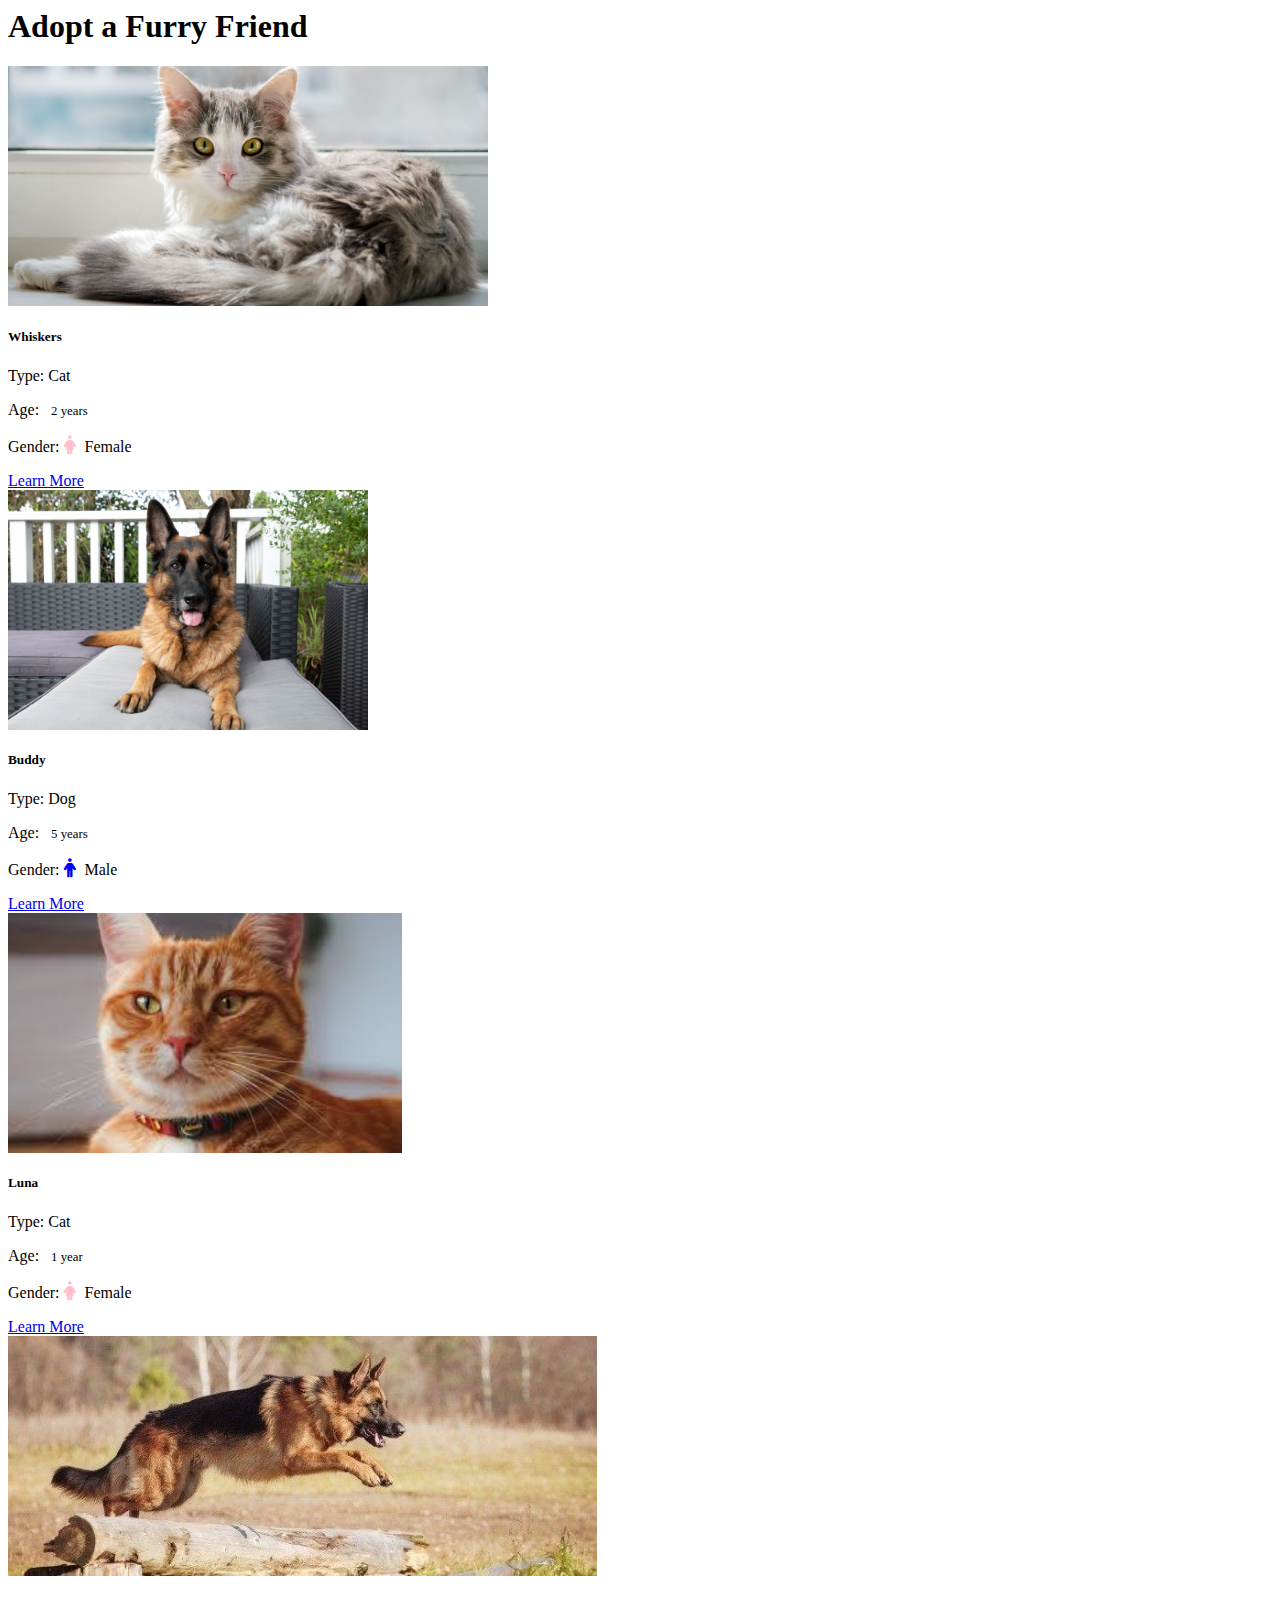
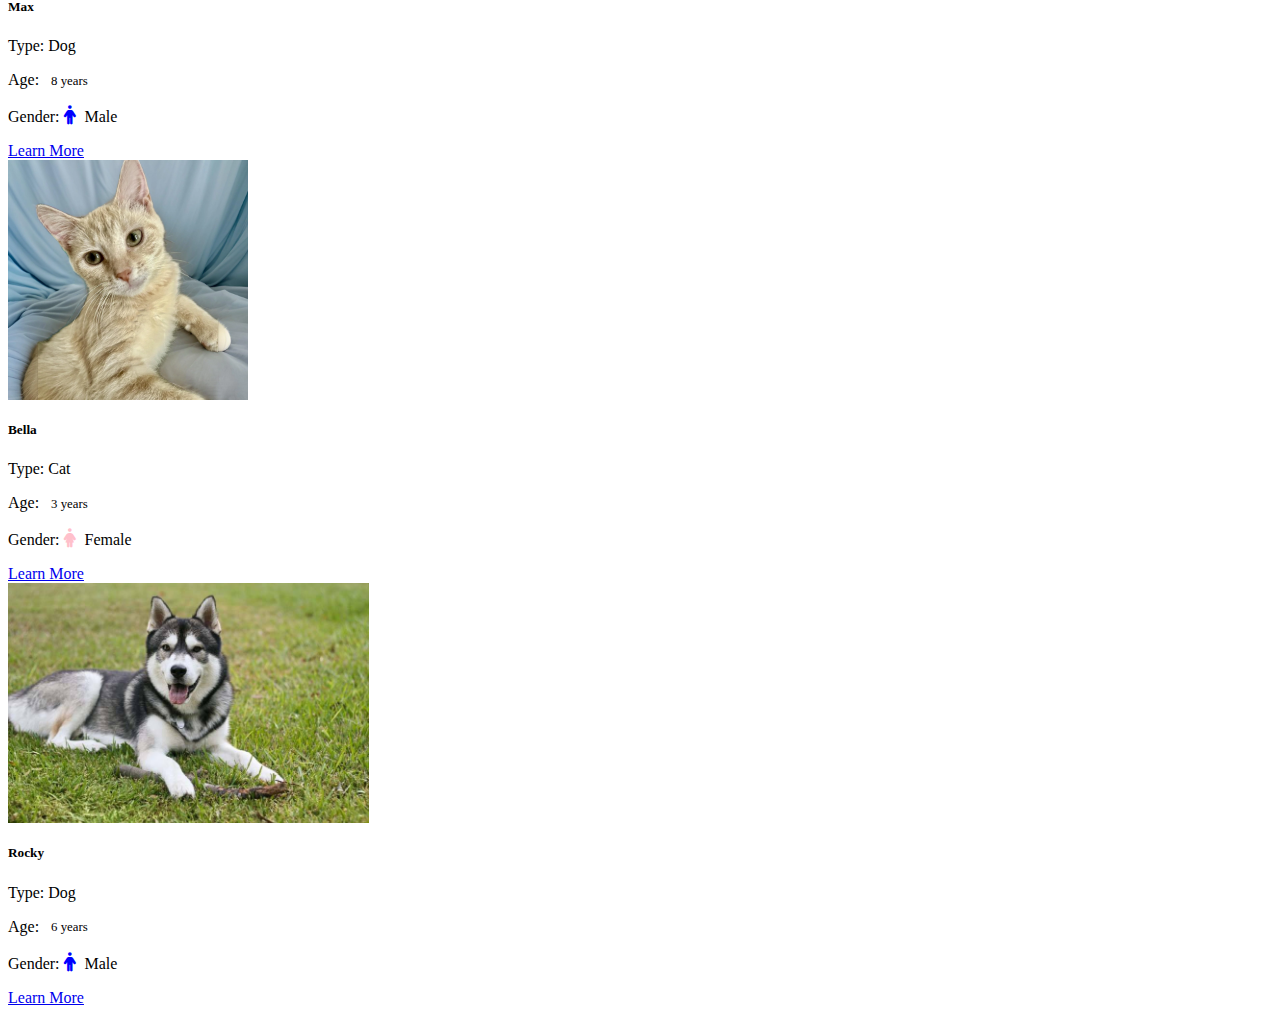
==== index.html @ ebd2b92d "Updated paged" ====
<html>
    <head>
        <meta charset="UTF-8">
        <meta name="viewport" content="width=device-width, initial-scale=1.0">
        <title>Pet Adoption</title>
        <link href="https://cdn.jsdelivr.net/npm/bootstrap@5.3.2/dist/css/bootstrap.min.css" rel="stylesheet"
            integrity="sha384-T3c6CoIi6uLrA9TneNEoa7RxnatzjcDSCmG1MXxSR1GAsXEV/Dwwykc2MPK8M2HN" crossorigin="anonymous">
        <link rel="stylesheet" href="https://cdnjs.cloudflare.com/ajax/libs/font-awesome/6.0.0/css/all.min.css"
            integrity="sha512-9usAa10IRO0HhonpyAIVpjrylPvoDwiPUiKdWk5t3PyolY1cOd4DSE0Ga+ri4AuTroPR5aQvXU9xC6qOPnzFeg=="
            crossorigin="anonymous" referrerpolicy="no-referrer" />
        <style>
            .pet-card img {
                height: 240px; 
                object-fit: cover;
            }
    
            .gender-icon {
                font-size: 1.2rem;
                margin-right: 5px;
            }
    
            .age-label {
                padding: 0.2rem 0.5rem;
                border-radius: 5px;
                font-size: 0.8rem;
            }
        </style>
    </head>
    <body>
        <div class="container mt-5">
            <h1>Adopt a Furry Friend</h1>
            <div class="row">
                <div class="col-md-4 mb-4">
                    <div class="card pet-card">
                        <img src="images/whiskers.jpg" class="card-img-top" alt="Cat 1">
                        <div class="card-body">
                            <h5 class="card-title">Whiskers</h5>
                            <p class="card-text">Type: Cat</p>
                            <p class="card-text">Age: <span class="age-label bg-info">2 years</span></p>
                            <p class="card-text">Gender: <i class="fas fa-female gender-icon" style="color:pink;"></i> Female</p>
                            <a href="whiskersinfo.html" class="btn btn-primary">Learn More</a>
                        </div>
                    </div>
                </div>
                <div class="col-md-4 mb-4">
                    <div class="card pet-card">
                        <img src="images/buddy.jpg" class="card-img-top" alt="Dog 1">
                        <div class="card-body">
                            <h5 class="card-title">Buddy</h5>
                            <p class="card-text">Type: Dog</p>
                            <p class="card-text">Age: <span class="age-label bg-success">5 years</span></p>
                            <p class="card-text">Gender: <i class="fas fa-male gender-icon" style="color:blue;"></i> Male</p>
                            <a href="pet2.html" class="btn btn-primary">Learn More</a>
                        </div>
                    </div>
                </div>
                <div class="col-md-4 mb-4">
                    <div class="card pet-card">
                        <img src="images/luna.jpg" class="card-img-top" alt="Cat 2">
                        <div class="card-body">
                            <h5 class="card-title">Luna</h5>
                            <p class="card-text">Type: Cat</p>
                            <p class="card-text">Age: <span class="age-label bg-warning">1 year</span></p>
                            <p class="card-text">Gender: <i class="fas fa-female gender-icon" style="color:pink;"></i> Female</p>
                            <a href="pet3.html" class="btn btn-primary">Learn More</a>
                        </div>
                    </div>
                </div>
            </div>
            <div class="row">
                <div class="col-md-4 mb-4">
                    <div class="card pet-card">
                        <img src="images/max.jpeg" class="card-img-top" alt="Dog 2">
                        <div class="card-body">
                            <h5 class="card-title">Max</h5>
                            <p class="card-text">Type: Dog</p>
                            <p class="card-text">Age: <span class="age-label bg-danger">8 years</span></p>
                            <p class="card-text">Gender: <i class="fas fa-male gender-icon" style="color:blue;"></i> Male</p>
                            <a href="pet4.html" class="btn btn-primary">Learn More</a>
                        </div>
                    </div>
                </div>
                <div class="col-md-4 mb-4">
                    <div class="card pet-card">
                        <img src="images/bella.jpg" class="card-img-top" alt="Cat 3">
                        <div class="card-body">
                            <h5 class="card-title">Bella</h5>
                            <p class="card-text">Type: Cat</p>
                            <p class="card-text">Age: <span class="age-label bg-info">3 years</span></p>
                            <p class="card-text">Gender: <i class="fas fa-female gender-icon" style="color:pink;"></i> Female</p>
                            <a href="pet5.html" class="btn btn-primary">Learn More</a>
                        </div>
                    </div>
                </div>
                <div class="col-md-4 mb-4">
                    <div class="card pet-card">
                        <img src="images/rocky.jpg" class="card-img-top" alt="Dog 3">
                        <div class="card-body">
                            <h5 class="card-title">Rocky</h5>
                            <p class="card-text">Type: Dog</p>
                            <p class="card-text">Age: <span class="age-label bg-success">6 years</span></p>
                            <p class="card-text">Gender: <i class="fas fa-male gender-icon" style="color:blue;"></i> Male</p>
                            <a href="pet6.html" class="btn btn-primary">Learn More</a>
                        </div>
                    </div>
                </div>
            </div>
        </div>
    
        <script src="https://cdn.jsdelivr.net/npm/bootstrap@5.3.2/dist/js/bootstrap.bundle.min.js"
            integrity="sha384-C6RzsynM9kWDrMNeT87bh95OGNyZPhcTNXj1NW7RuBCsyN/o0jlpcV8Qyq46cDfL"
            crossorigin="anonymous"></script>
    </body>
</html>
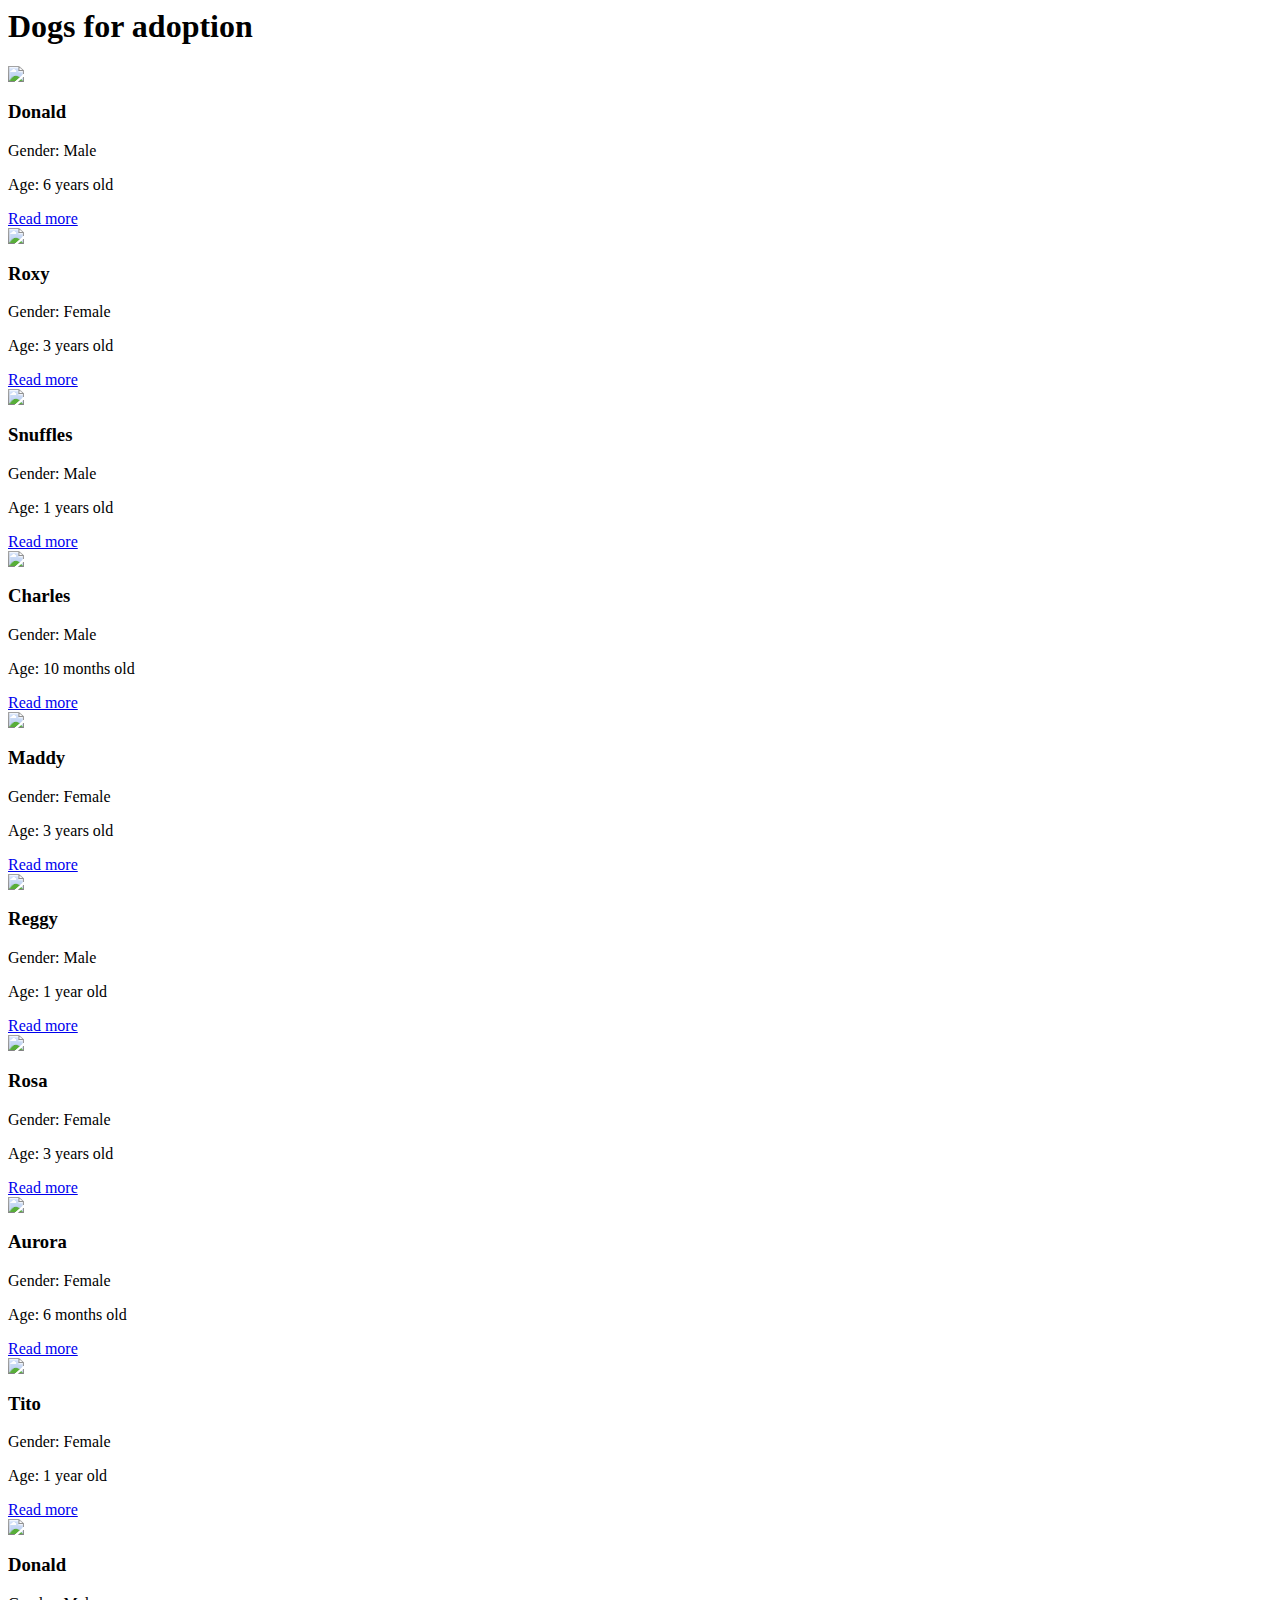
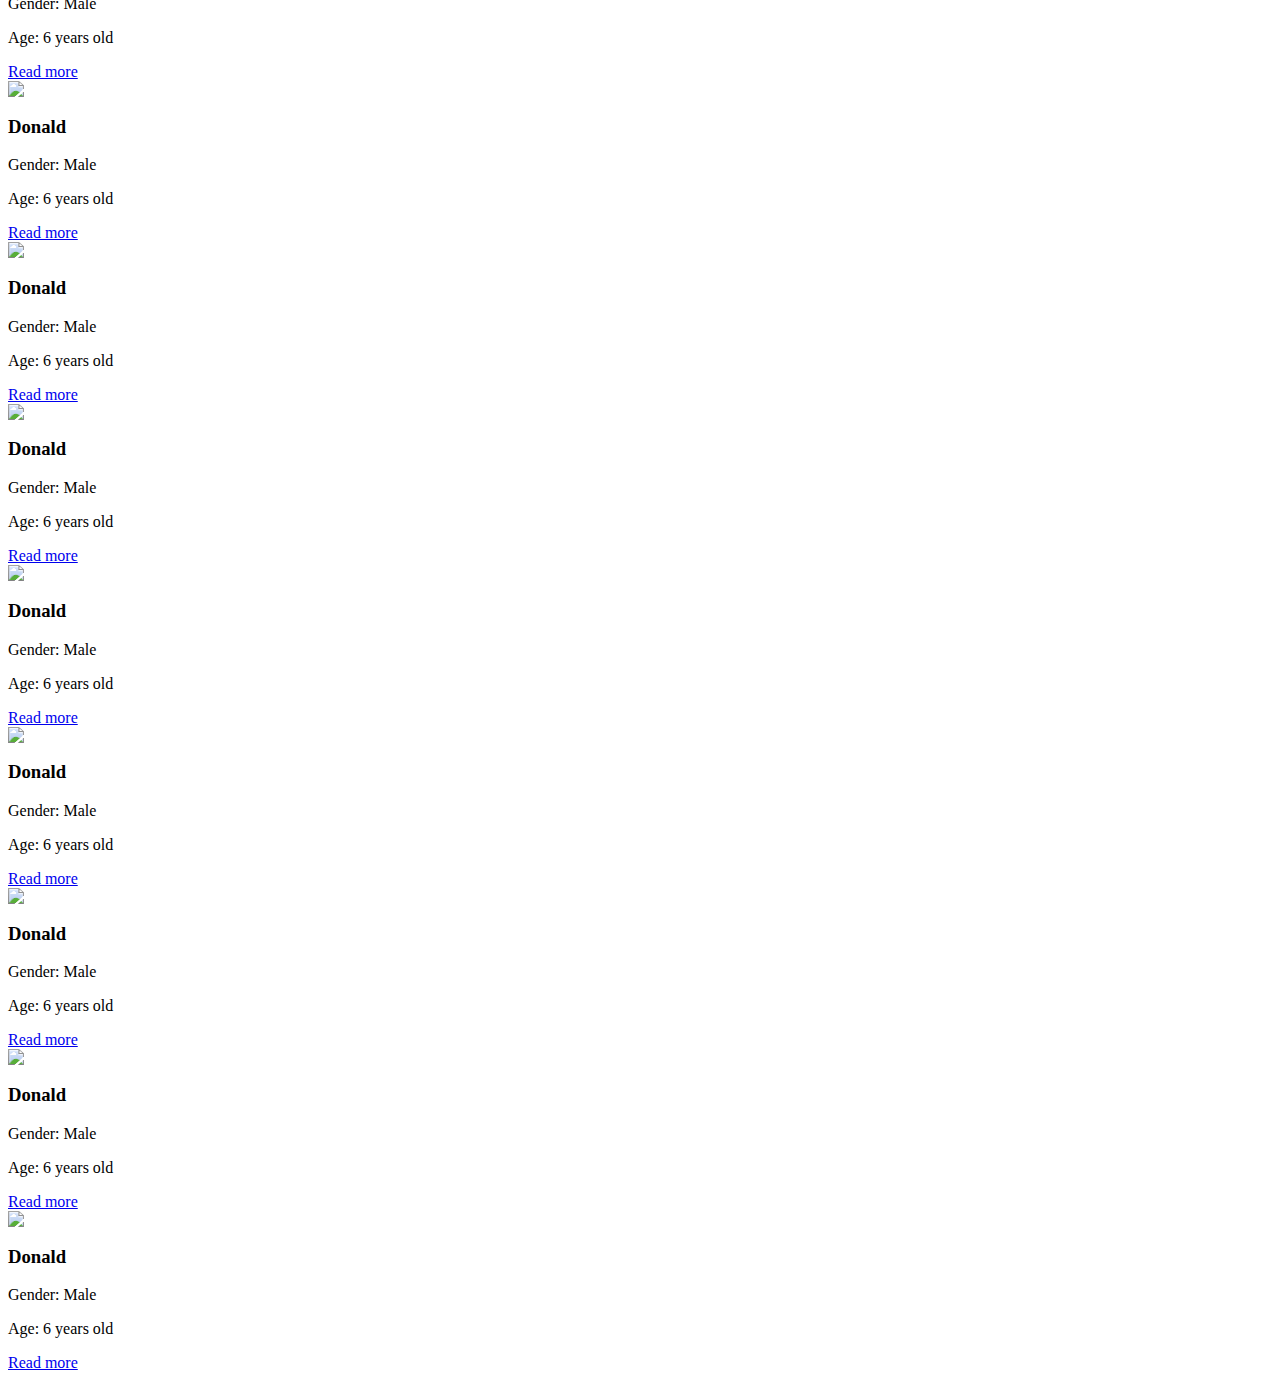
==== commit b29641b9: "Add files via upload" ====
--- a/index.html
+++ b/index.html
@@ -1,114 +1,217 @@
-<html>
-    <head>
-        <meta charset="UTF-8">
-        <meta name="viewport" content="width=device-width, initial-scale=1.0">
-        <title>Pet Adoption</title>
-        <link href="https://cdn.jsdelivr.net/npm/bootstrap@5.3.2/dist/css/bootstrap.min.css" rel="stylesheet"
-            integrity="sha384-T3c6CoIi6uLrA9TneNEoa7RxnatzjcDSCmG1MXxSR1GAsXEV/Dwwykc2MPK8M2HN" crossorigin="anonymous">
-        <link rel="stylesheet" href="https://cdnjs.cloudflare.com/ajax/libs/font-awesome/6.0.0/css/all.min.css"
-            integrity="sha512-9usAa10IRO0HhonpyAIVpjrylPvoDwiPUiKdWk5t3PyolY1cOd4DSE0Ga+ri4AuTroPR5aQvXU9xC6qOPnzFeg=="
-            crossorigin="anonymous" referrerpolicy="no-referrer" />
-        <style>
-            .pet-card img {
-                height: 240px; 
-                object-fit: cover;
-            }
-    
-            .gender-icon {
-                font-size: 1.2rem;
-                margin-right: 5px;
-            }
-    
-            .age-label {
-                padding: 0.2rem 0.5rem;
-                border-radius: 5px;
-                font-size: 0.8rem;
-            }
-        </style>
-    </head>
-    <body>
-        <div class="container mt-5">
-            <h1>Adopt a Furry Friend</h1>
-            <div class="row">
-                <div class="col-md-4 mb-4">
-                    <div class="card pet-card">
-                        <img src="images/whiskers.jpg" class="card-img-top" alt="Cat 1">
-                        <div class="card-body">
-                            <h5 class="card-title">Whiskers</h5>
-                            <p class="card-text">Type: Cat</p>
-                            <p class="card-text">Age: <span class="age-label bg-info">2 years</span></p>
-                            <p class="card-text">Gender: <i class="fas fa-female gender-icon" style="color:pink;"></i> Female</p>
-                            <a href="whiskersinfo.html" class="btn btn-primary">Learn More</a>
-                        </div>
-                    </div>
-                </div>
-                <div class="col-md-4 mb-4">
-                    <div class="card pet-card">
-                        <img src="images/buddy.jpg" class="card-img-top" alt="Dog 1">
-                        <div class="card-body">
-                            <h5 class="card-title">Buddy</h5>
-                            <p class="card-text">Type: Dog</p>
-                            <p class="card-text">Age: <span class="age-label bg-success">5 years</span></p>
-                            <p class="card-text">Gender: <i class="fas fa-male gender-icon" style="color:blue;"></i> Male</p>
-                            <a href="pet2.html" class="btn btn-primary">Learn More</a>
-                        </div>
-                    </div>
-                </div>
-                <div class="col-md-4 mb-4">
-                    <div class="card pet-card">
-                        <img src="images/luna.jpg" class="card-img-top" alt="Cat 2">
-                        <div class="card-body">
-                            <h5 class="card-title">Luna</h5>
-                            <p class="card-text">Type: Cat</p>
-                            <p class="card-text">Age: <span class="age-label bg-warning">1 year</span></p>
-                            <p class="card-text">Gender: <i class="fas fa-female gender-icon" style="color:pink;"></i> Female</p>
-                            <a href="pet3.html" class="btn btn-primary">Learn More</a>
-                        </div>
-                    </div>
-                </div>
-            </div>
-            <div class="row">
-                <div class="col-md-4 mb-4">
-                    <div class="card pet-card">
-                        <img src="images/max.jpeg" class="card-img-top" alt="Dog 2">
-                        <div class="card-body">
-                            <h5 class="card-title">Max</h5>
-                            <p class="card-text">Type: Dog</p>
-                            <p class="card-text">Age: <span class="age-label bg-danger">8 years</span></p>
-                            <p class="card-text">Gender: <i class="fas fa-male gender-icon" style="color:blue;"></i> Male</p>
-                            <a href="pet4.html" class="btn btn-primary">Learn More</a>
-                        </div>
-                    </div>
-                </div>
-                <div class="col-md-4 mb-4">
-                    <div class="card pet-card">
-                        <img src="images/bella.jpg" class="card-img-top" alt="Cat 3">
-                        <div class="card-body">
-                            <h5 class="card-title">Bella</h5>
-                            <p class="card-text">Type: Cat</p>
-                            <p class="card-text">Age: <span class="age-label bg-info">3 years</span></p>
-                            <p class="card-text">Gender: <i class="fas fa-female gender-icon" style="color:pink;"></i> Female</p>
-                            <a href="pet5.html" class="btn btn-primary">Learn More</a>
-                        </div>
-                    </div>
-                </div>
-                <div class="col-md-4 mb-4">
-                    <div class="card pet-card">
-                        <img src="images/rocky.jpg" class="card-img-top" alt="Dog 3">
-                        <div class="card-body">
-                            <h5 class="card-title">Rocky</h5>
-                            <p class="card-text">Type: Dog</p>
-                            <p class="card-text">Age: <span class="age-label bg-success">6 years</span></p>
-                            <p class="card-text">Gender: <i class="fas fa-male gender-icon" style="color:blue;"></i> Male</p>
-                            <a href="pet6.html" class="btn btn-primary">Learn More</a>
-                        </div>
-                    </div>
-                </div>
-            </div>
-        </div>
-    
-        <script src="https://cdn.jsdelivr.net/npm/bootstrap@5.3.2/dist/js/bootstrap.bundle.min.js"
-            integrity="sha384-C6RzsynM9kWDrMNeT87bh95OGNyZPhcTNXj1NW7RuBCsyN/o0jlpcV8Qyq46cDfL"
-            crossorigin="anonymous"></script>
-    </body>
+<html>
+	<head>
+		<link rel="stylesheet" href="css/styles.css">
+	</head>
+	
+	
+	<body>
+	
+	<div class="container">
+		
+		<h1 class="heading">Dogs for adoption</h1>
+		
+		<div class="box-container">
+		
+			<div class="box">
+				<div class="image">
+					<img src="images/dog1.jpg">
+				</div>
+				<div class="content">
+					<h3>Donald</h3>
+					<p>Gender: Male</p>
+					<p>Age: 6 years old</p>
+					<a href="#" class="readbtn">Read more</a>
+				</div>
+			</div>
+			<div class="box">
+				<div class="image">
+					<img src="images/dog2.jpg">
+				</div>
+				<div class="content">
+					<h3>Roxy</h3>
+					<p>Gender: Female</p>
+					<p>Age: 3 years old</p>
+					<a href="#" class="readbtn">Read more</a>
+				</div>
+			</div>
+			<div class="box">
+				<div class="image">
+					<img src="images/dog3.jpg">
+				</div>
+				<div class="content">
+					<h3>Snuffles</h3>
+					<p>Gender: Male</p>
+					<p>Age: 1 years old</p>
+					<a href="#" class="readbtn">Read more</a>
+				</div>
+			</div>
+			<div class="box">
+				<div class="image">
+					<img src="images/dog4.jpg">
+				</div>
+				<div class="content">
+					<h3>Charles</h3>
+					<p>Gender: Male</p>
+					<p>Age: 10 months old</p>
+					<a href="#" class="readbtn">Read more</a>
+				</div>
+			</div>
+			<div class="box">
+				<div class="image">
+					<img src="images/cat1.jpg">
+				</div>
+				<div class="content">
+					<h3>Maddy</h3>
+					<p>Gender: Female</p>
+					<p>Age: 3 years old</p>
+					<a href="#" class="readbtn">Read more</a>
+				</div>
+			</div>
+			<div class="box">
+				<div class="image">
+					<img src="images/cat2.jpg">
+				</div>
+				<div class="content">
+					<h3>Reggy</h3>
+					<p>Gender: Male</p>
+					<p>Age: 1 year old</p>
+					<a href="#" class="readbtn">Read more</a>
+				</div>
+			</div>
+			<div class="box">
+				<div class="image">
+					<img src="images/cat3.jpg">
+				</div>
+				<div class="content">
+					<h3>Rosa</h3>
+					<p>Gender: Female</p>
+					<p>Age: 3 years old</p>
+					<a href="#" class="readbtn">Read more</a>
+				</div>
+			</div>
+			<div class="box">
+				<div class="image">
+					<img src="images/cat4.jpg">
+				</div>
+				<div class="content">
+					<h3>Aurora</h3>
+					<p>Gender: Female</p>
+					<p>Age: 6 months old</p>
+					<a href="#" class="readbtn">Read more</a>
+				</div>
+			</div>
+			<div class="box">
+				<div class="image">
+					<img src="images/cat5.jpg">
+				</div>
+				<div class="content">
+					<h3>Tito</h3>
+					<p>Gender: Female</p>
+					<p>Age: 1 year old</p>
+					<a href="#" class="readbtn">Read more</a>
+				</div>
+			</div>
+			<div class="box">
+				<div class="image">
+					<img src="images/dog1.jpg">
+				</div>
+				<div class="content">
+					<h3>Donald</h3>
+					<p>Gender: Male</p>
+					<p>Age: 6 years old</p>
+					<a href="#" class="readbtn">Read more</a>
+				</div>
+			</div>
+			<div class="box">
+				<div class="image">
+					<img src="images/dog1.jpg">
+				</div>
+				<div class="content">
+					<h3>Donald</h3>
+					<p>Gender: Male</p>
+					<p>Age: 6 years old</p>
+					<a href="#" class="readbtn">Read more</a>
+				</div>
+			</div>
+			<div class="box">
+				<div class="image">
+					<img src="images/dog1.jpg">
+				</div>
+				<div class="content">
+					<h3>Donald</h3>
+					<p>Gender: Male</p>
+					<p>Age: 6 years old</p>
+					<a href="#" class="readbtn">Read more</a>
+				</div>
+			</div>
+			<div class="box">
+				<div class="image">
+					<img src="images/dog1.jpg">
+				</div>
+				<div class="content">
+					<h3>Donald</h3>
+					<p>Gender: Male</p>
+					<p>Age: 6 years old</p>
+					<a href="#" class="readbtn">Read more</a>
+				</div>
+			</div>
+			<div class="box">
+				<div class="image">
+					<img src="images/dog1.jpg">
+				</div>
+				<div class="content">
+					<h3>Donald</h3>
+					<p>Gender: Male</p>
+					<p>Age: 6 years old</p>
+					<a href="#" class="readbtn">Read more</a>
+				</div>
+			</div>
+			<div class="box">
+				<div class="image">
+					<img src="images/dog1.jpg">
+				</div>
+				<div class="content">
+					<h3>Donald</h3>
+					<p>Gender: Male</p>
+					<p>Age: 6 years old</p>
+					<a href="#" class="readbtn">Read more</a>
+				</div>
+			</div>
+			<div class="box">
+				<div class="image">
+					<img src="images/dog1.jpg">
+				</div>
+				<div class="content">
+					<h3>Donald</h3>
+					<p>Gender: Male</p>
+					<p>Age: 6 years old</p>
+					<a href="#" class="readbtn">Read more</a>
+				</div>
+			</div>
+			<div class="box">
+				<div class="image">
+					<img src="images/dog1.jpg">
+				</div>
+				<div class="content">
+					<h3>Donald</h3>
+					<p>Gender: Male</p>
+					<p>Age: 6 years old</p>
+					<a href="#" class="readbtn">Read more</a>
+				</div>
+			</div>
+			<div class="box">
+				<div class="image">
+					<img src="images/dog1.jpg">
+				</div>
+				<div class="content">
+					<h3>Donald</h3>
+					<p>Gender: Male</p>
+					<p>Age: 6 years old</p>
+					<a href="#" class="readbtn">Read more</a>
+				</div>
+			</div>
+		</div>
+		
+	</div>
+	</body>
 </html>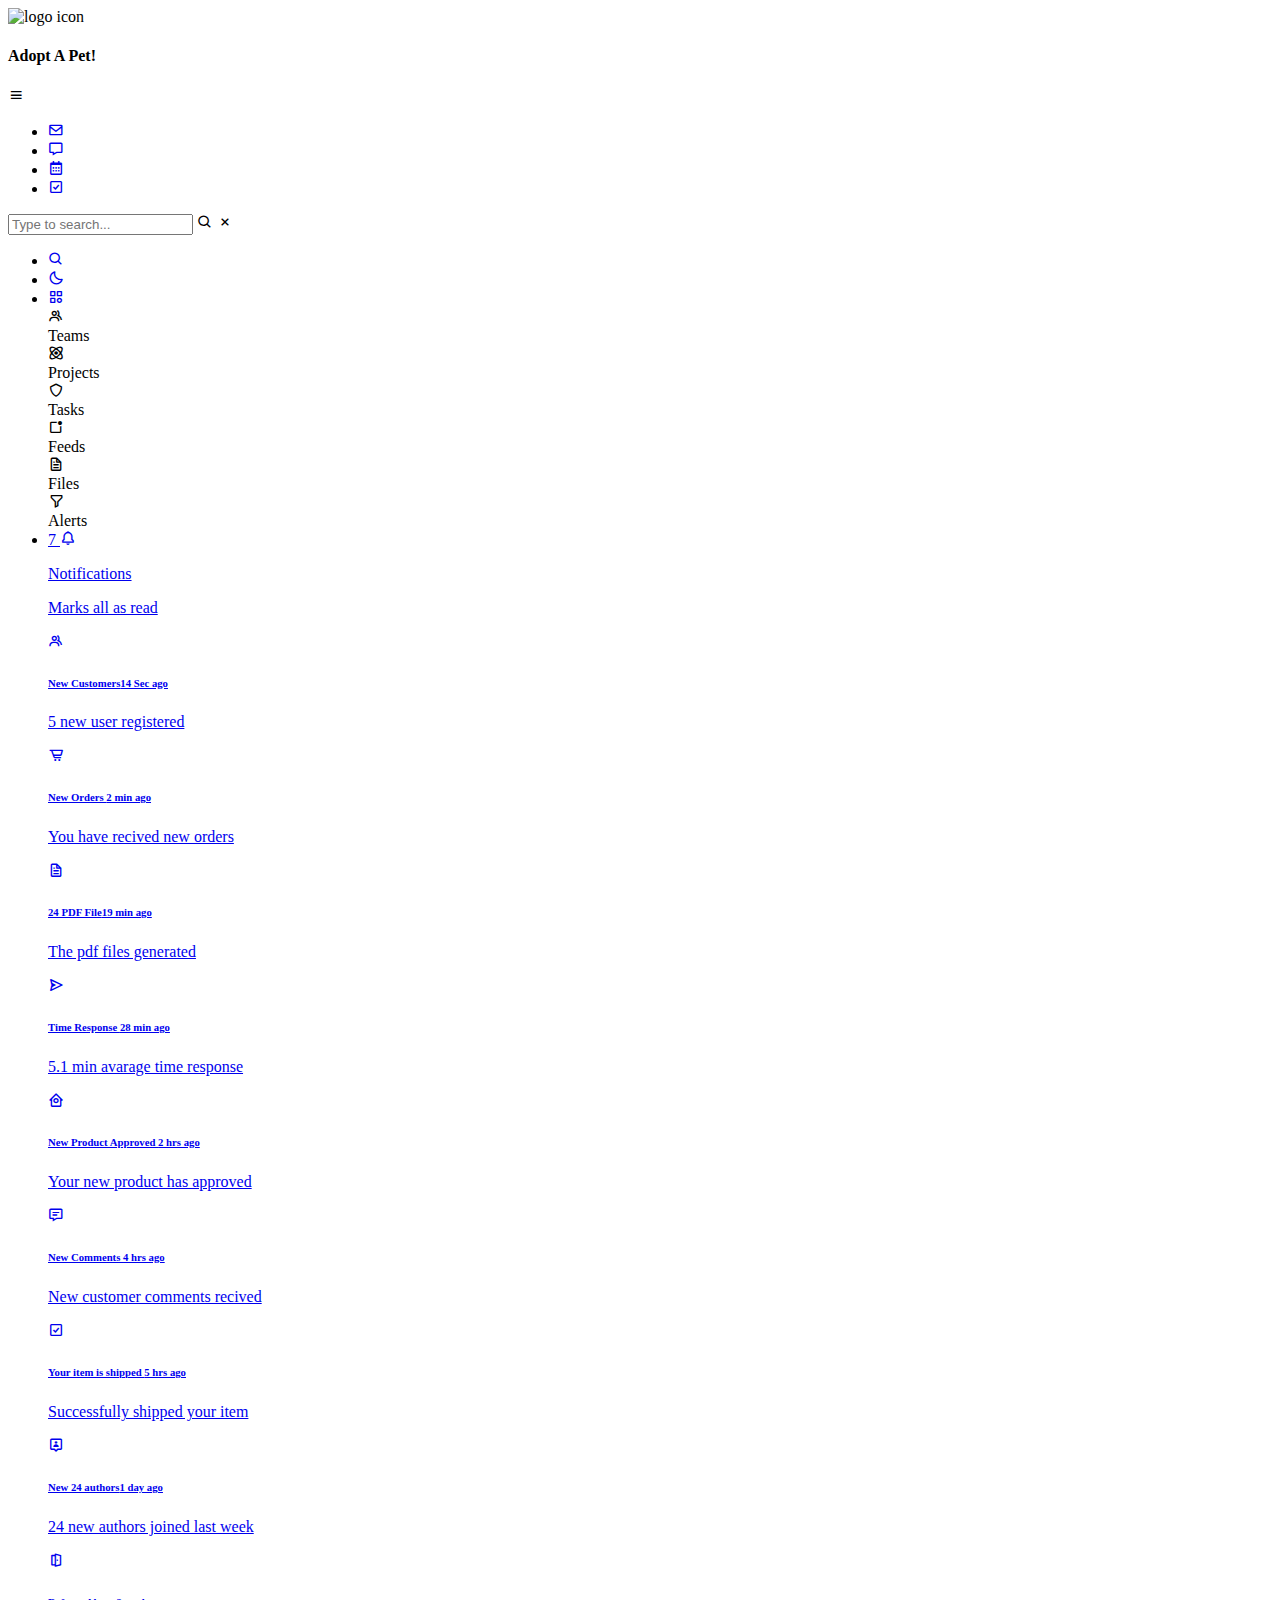
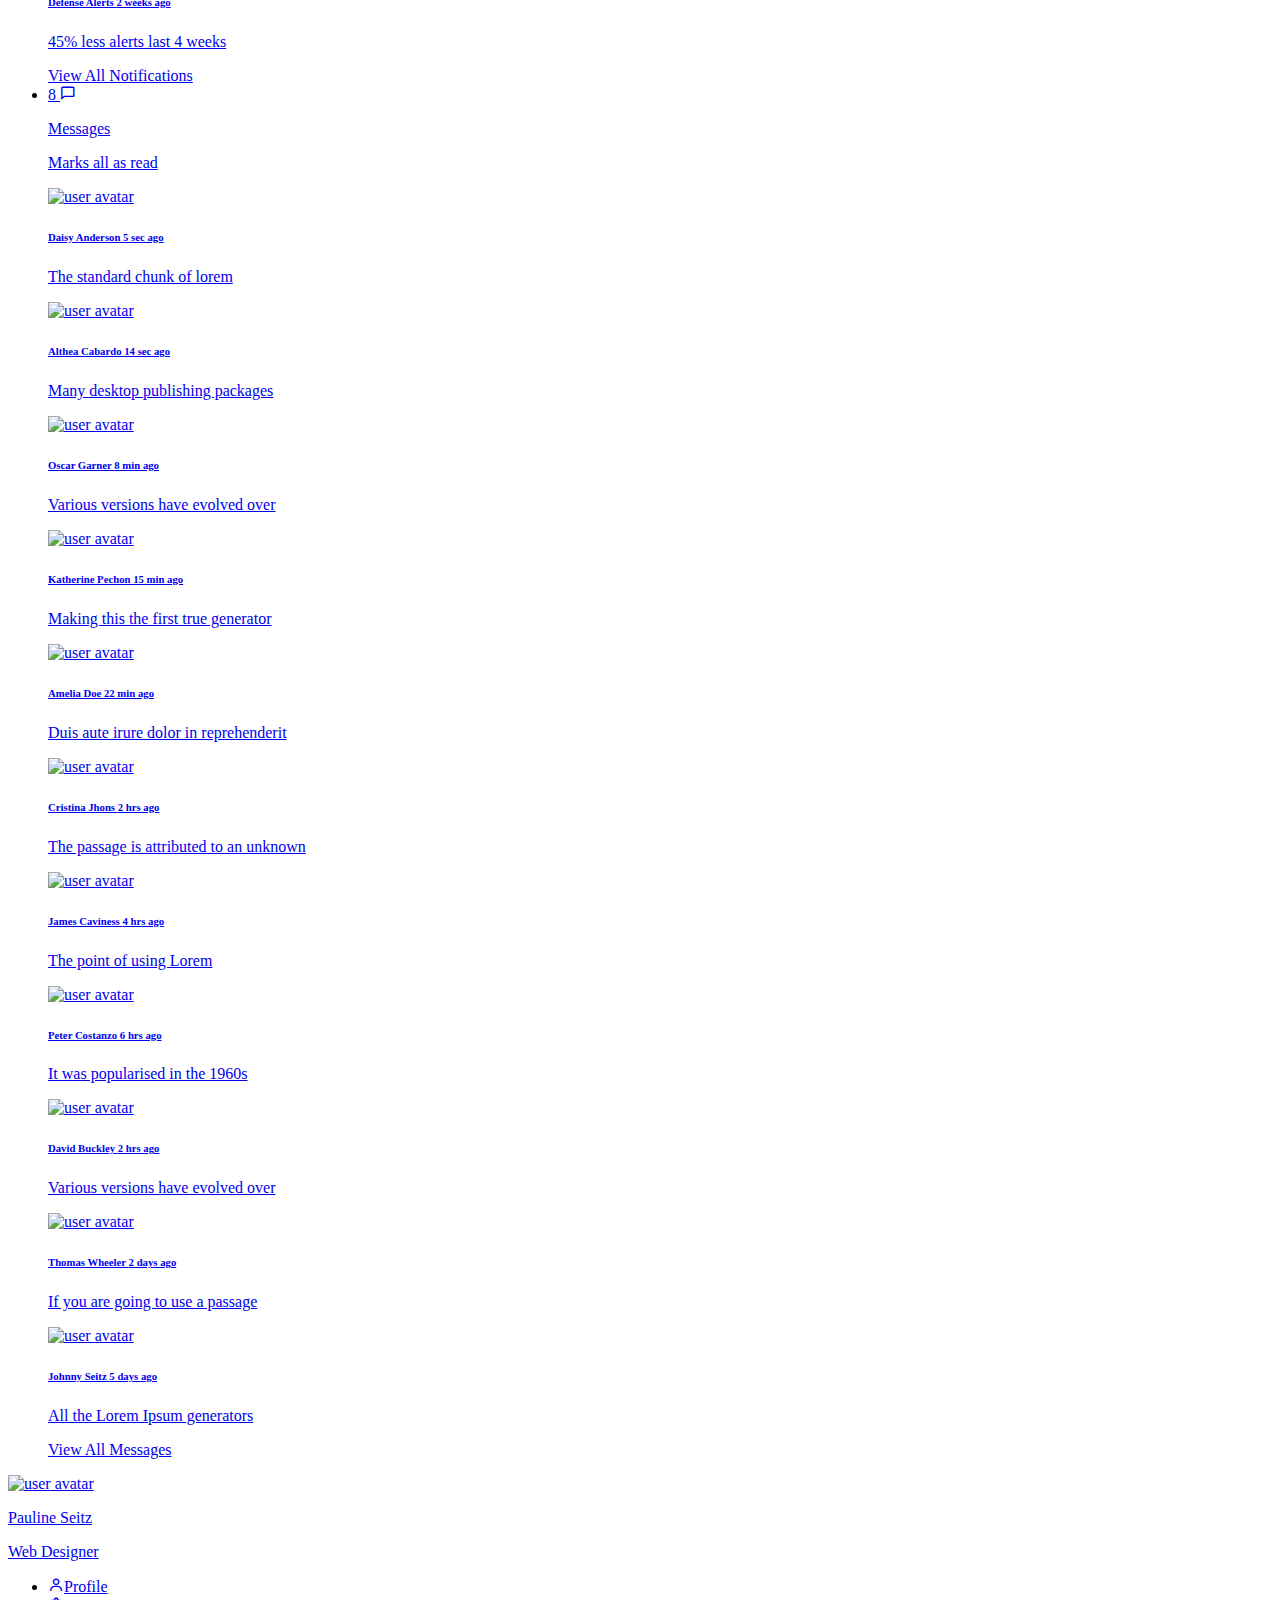
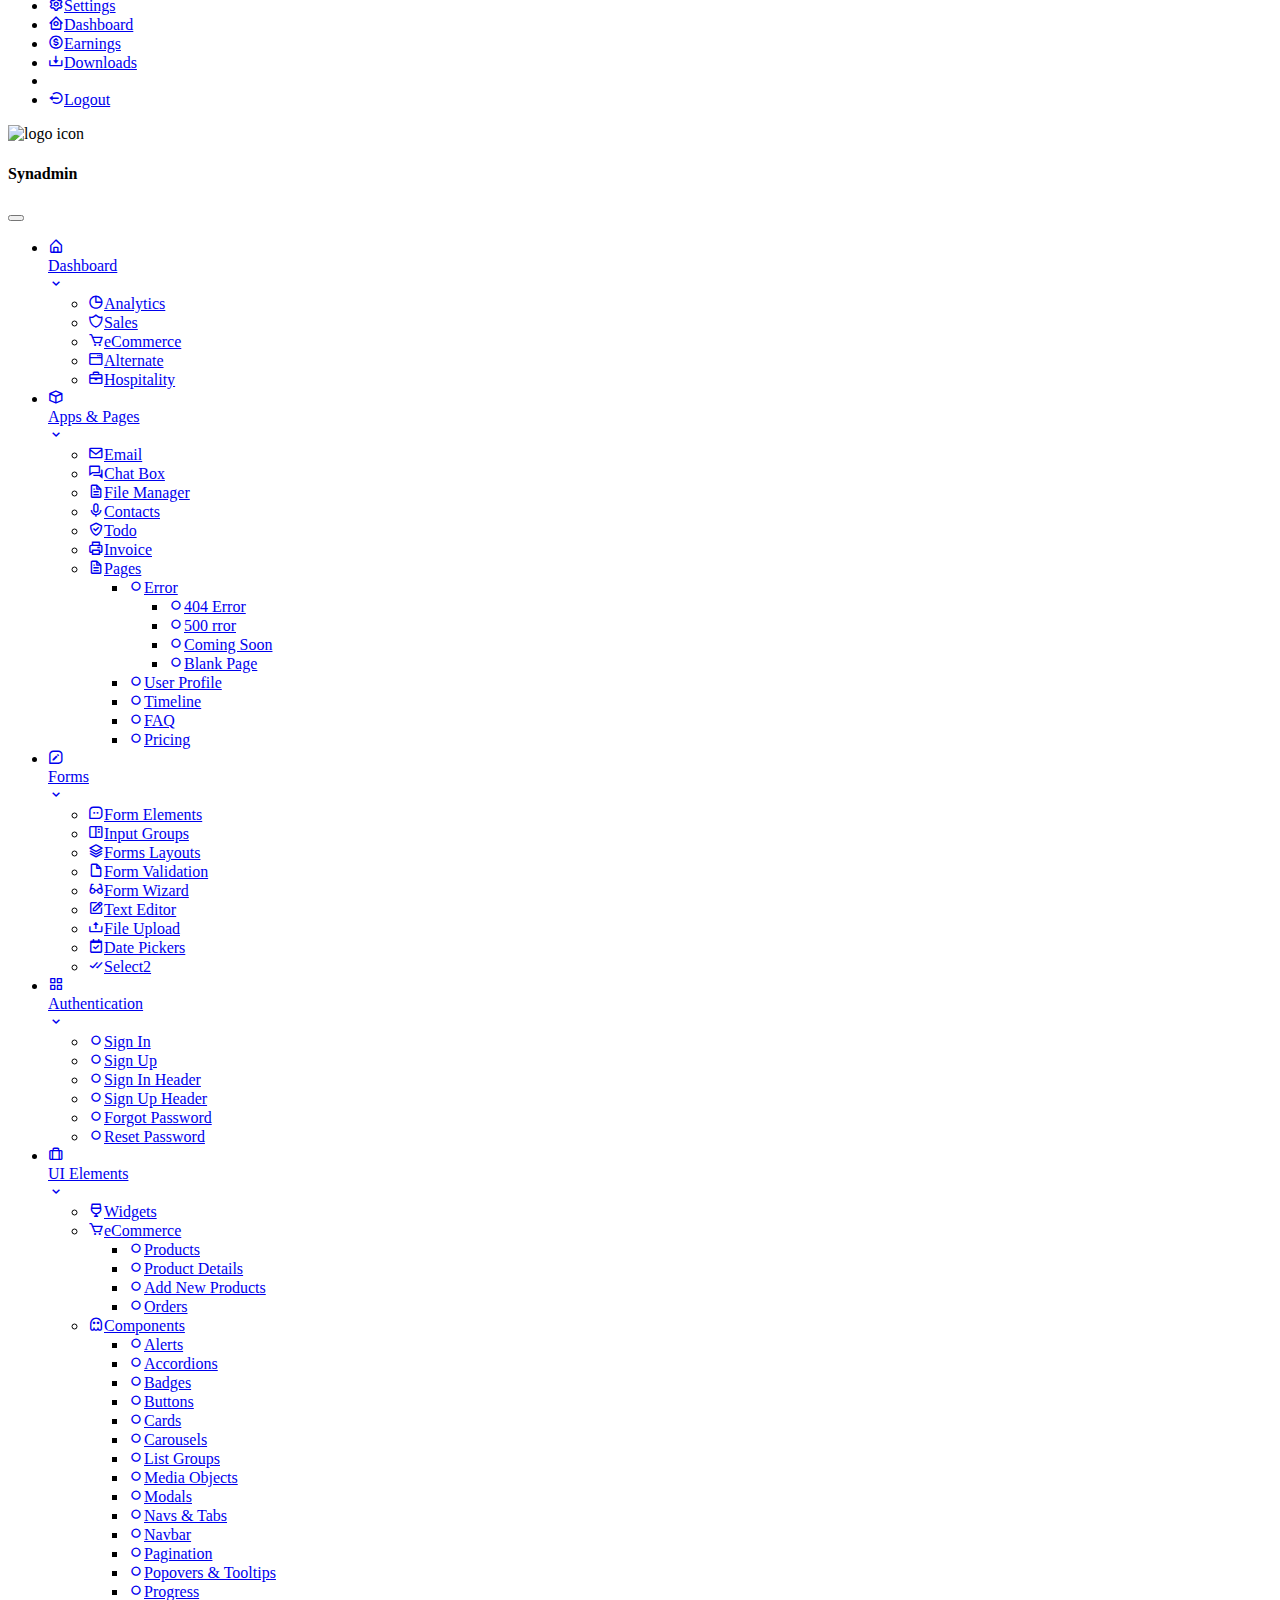
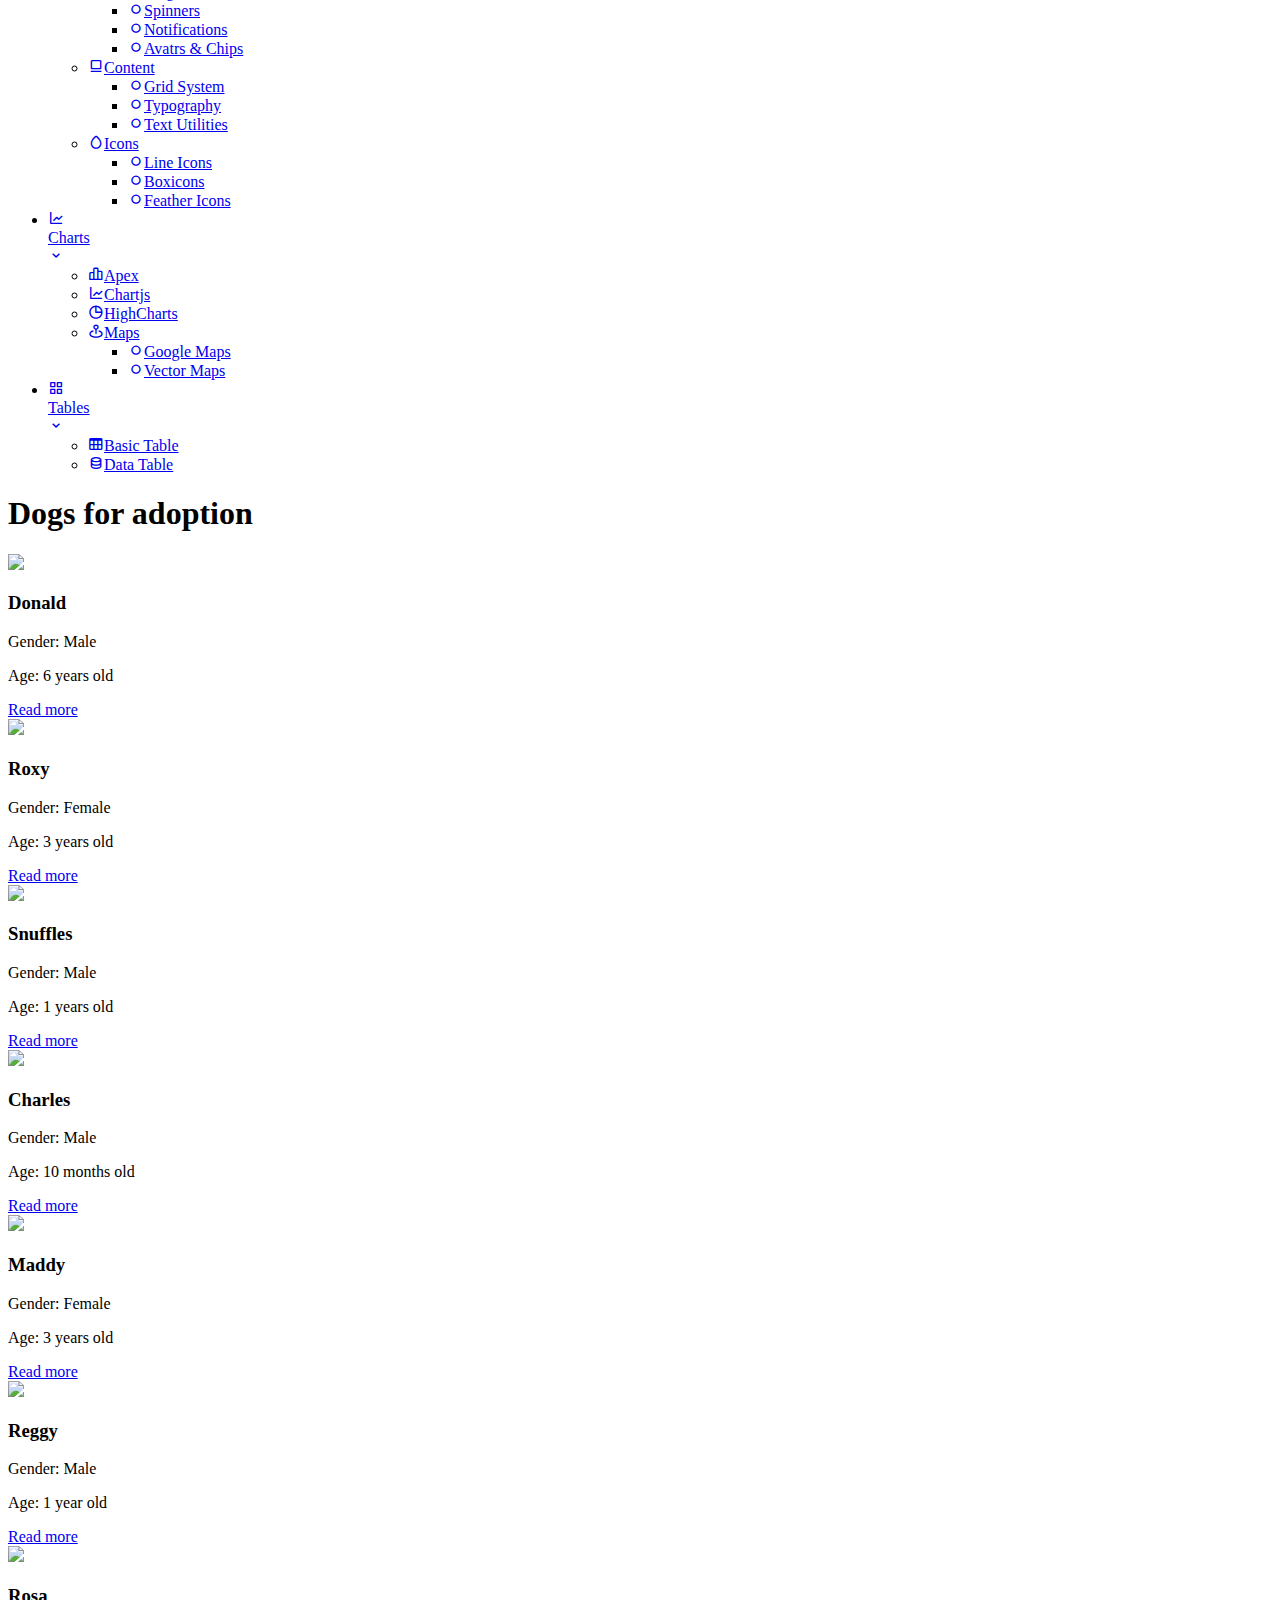
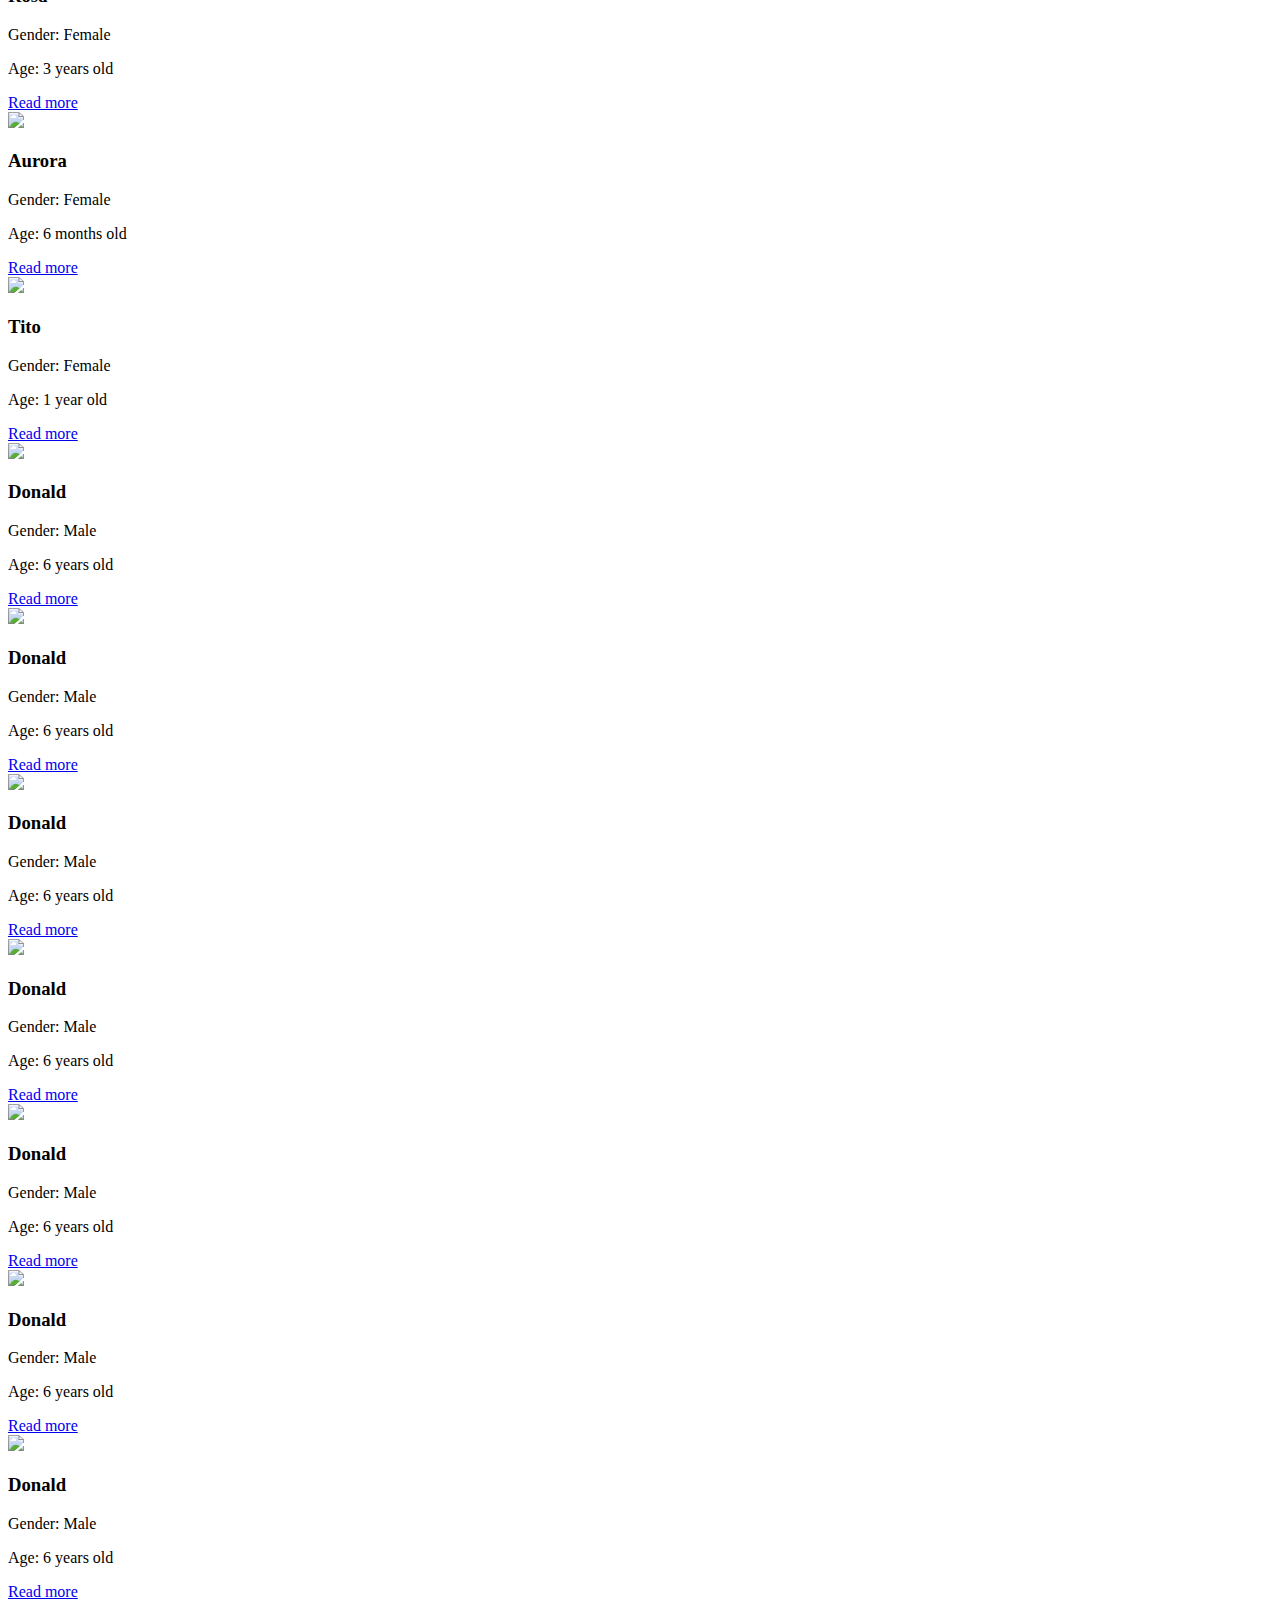
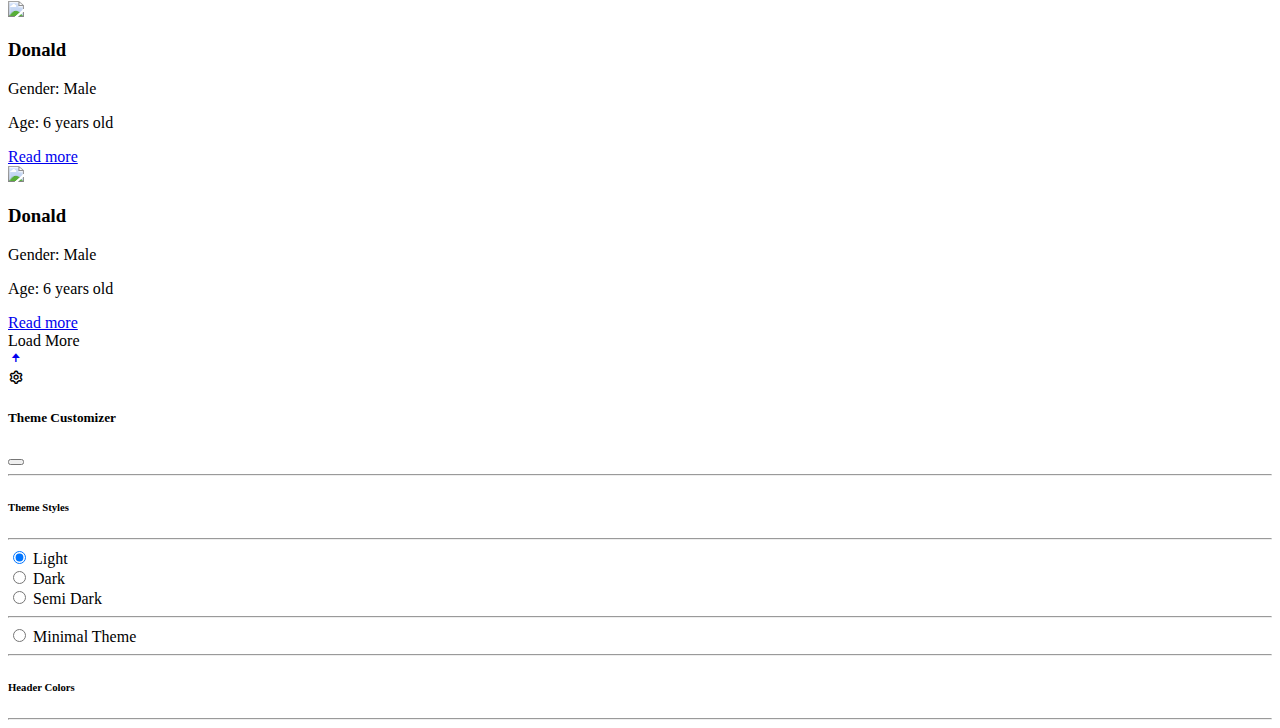
==== commit 9b8d8a32: "Add files via upload" ====
--- a/index.html
+++ b/index.html
@@ -1,217 +1,976 @@
-<html>
-	<head>
-		<link rel="stylesheet" href="css/styles.css">
-	</head>
-	
-	
-	<body>
-	
-	<div class="container">
-		
-		<h1 class="heading">Dogs for adoption</h1>
-		
-		<div class="box-container">
-		
-			<div class="box">
-				<div class="image">
-					<img src="images/dog1.jpg">
-				</div>
-				<div class="content">
-					<h3>Donald</h3>
-					<p>Gender: Male</p>
-					<p>Age: 6 years old</p>
-					<a href="#" class="readbtn">Read more</a>
-				</div>
-			</div>
-			<div class="box">
-				<div class="image">
-					<img src="images/dog2.jpg">
-				</div>
-				<div class="content">
-					<h3>Roxy</h3>
-					<p>Gender: Female</p>
-					<p>Age: 3 years old</p>
-					<a href="#" class="readbtn">Read more</a>
-				</div>
-			</div>
-			<div class="box">
-				<div class="image">
-					<img src="images/dog3.jpg">
-				</div>
-				<div class="content">
-					<h3>Snuffles</h3>
-					<p>Gender: Male</p>
-					<p>Age: 1 years old</p>
-					<a href="#" class="readbtn">Read more</a>
-				</div>
-			</div>
-			<div class="box">
-				<div class="image">
-					<img src="images/dog4.jpg">
-				</div>
-				<div class="content">
-					<h3>Charles</h3>
-					<p>Gender: Male</p>
-					<p>Age: 10 months old</p>
-					<a href="#" class="readbtn">Read more</a>
-				</div>
-			</div>
-			<div class="box">
-				<div class="image">
-					<img src="images/cat1.jpg">
-				</div>
-				<div class="content">
-					<h3>Maddy</h3>
-					<p>Gender: Female</p>
-					<p>Age: 3 years old</p>
-					<a href="#" class="readbtn">Read more</a>
-				</div>
-			</div>
-			<div class="box">
-				<div class="image">
-					<img src="images/cat2.jpg">
-				</div>
-				<div class="content">
-					<h3>Reggy</h3>
-					<p>Gender: Male</p>
-					<p>Age: 1 year old</p>
-					<a href="#" class="readbtn">Read more</a>
-				</div>
-			</div>
-			<div class="box">
-				<div class="image">
-					<img src="images/cat3.jpg">
-				</div>
-				<div class="content">
-					<h3>Rosa</h3>
-					<p>Gender: Female</p>
-					<p>Age: 3 years old</p>
-					<a href="#" class="readbtn">Read more</a>
-				</div>
-			</div>
-			<div class="box">
-				<div class="image">
-					<img src="images/cat4.jpg">
-				</div>
-				<div class="content">
-					<h3>Aurora</h3>
-					<p>Gender: Female</p>
-					<p>Age: 6 months old</p>
-					<a href="#" class="readbtn">Read more</a>
-				</div>
-			</div>
-			<div class="box">
-				<div class="image">
-					<img src="images/cat5.jpg">
-				</div>
-				<div class="content">
-					<h3>Tito</h3>
-					<p>Gender: Female</p>
-					<p>Age: 1 year old</p>
-					<a href="#" class="readbtn">Read more</a>
-				</div>
-			</div>
-			<div class="box">
-				<div class="image">
-					<img src="images/dog1.jpg">
-				</div>
-				<div class="content">
-					<h3>Donald</h3>
-					<p>Gender: Male</p>
-					<p>Age: 6 years old</p>
-					<a href="#" class="readbtn">Read more</a>
-				</div>
-			</div>
-			<div class="box">
-				<div class="image">
-					<img src="images/dog1.jpg">
-				</div>
-				<div class="content">
-					<h3>Donald</h3>
-					<p>Gender: Male</p>
-					<p>Age: 6 years old</p>
-					<a href="#" class="readbtn">Read more</a>
-				</div>
-			</div>
-			<div class="box">
-				<div class="image">
-					<img src="images/dog1.jpg">
-				</div>
-				<div class="content">
-					<h3>Donald</h3>
-					<p>Gender: Male</p>
-					<p>Age: 6 years old</p>
-					<a href="#" class="readbtn">Read more</a>
-				</div>
-			</div>
-			<div class="box">
-				<div class="image">
-					<img src="images/dog1.jpg">
-				</div>
-				<div class="content">
-					<h3>Donald</h3>
-					<p>Gender: Male</p>
-					<p>Age: 6 years old</p>
-					<a href="#" class="readbtn">Read more</a>
-				</div>
-			</div>
-			<div class="box">
-				<div class="image">
-					<img src="images/dog1.jpg">
-				</div>
-				<div class="content">
-					<h3>Donald</h3>
-					<p>Gender: Male</p>
-					<p>Age: 6 years old</p>
-					<a href="#" class="readbtn">Read more</a>
-				</div>
-			</div>
-			<div class="box">
-				<div class="image">
-					<img src="images/dog1.jpg">
-				</div>
-				<div class="content">
-					<h3>Donald</h3>
-					<p>Gender: Male</p>
-					<p>Age: 6 years old</p>
-					<a href="#" class="readbtn">Read more</a>
-				</div>
-			</div>
-			<div class="box">
-				<div class="image">
-					<img src="images/dog1.jpg">
-				</div>
-				<div class="content">
-					<h3>Donald</h3>
-					<p>Gender: Male</p>
-					<p>Age: 6 years old</p>
-					<a href="#" class="readbtn">Read more</a>
-				</div>
-			</div>
-			<div class="box">
-				<div class="image">
-					<img src="images/dog1.jpg">
-				</div>
-				<div class="content">
-					<h3>Donald</h3>
-					<p>Gender: Male</p>
-					<p>Age: 6 years old</p>
-					<a href="#" class="readbtn">Read more</a>
-				</div>
-			</div>
-			<div class="box">
-				<div class="image">
-					<img src="images/dog1.jpg">
-				</div>
-				<div class="content">
-					<h3>Donald</h3>
-					<p>Gender: Male</p>
-					<p>Age: 6 years old</p>
-					<a href="#" class="readbtn">Read more</a>
-				</div>
-			</div>
-		</div>
-		
-	</div>
-	</body>
+
+<!doctype html>
+<html lang="en">
+
+<head>
+	<!-- Required meta tags -->
+	<meta charset="utf-8">
+	<meta name="viewport" content="width=device-width, initial-scale=1">
+	<!--favicon-->
+	<link rel="icon" href="assets/images/favicon-32x32.png" type="image/png" />
+	<!--plugins-->
+	<link href="assets/plugins/simplebar/css/simplebar.css" rel="stylesheet" />
+	<link href="assets/plugins/perfect-scrollbar/css/perfect-scrollbar.css" rel="stylesheet" />
+	<link href="assets/plugins/highcharts/css/highcharts.css" rel="stylesheet" />
+	<link href="assets/plugins/vectormap/jquery-jvectormap-2.0.2.css" rel="stylesheet" />
+	<link href="assets/plugins/metismenu/css/metisMenu.min.css" rel="stylesheet" />
+	<!-- loader-->
+	<link href="assets/css/pace.min.css" rel="stylesheet" />
+	<script src="assets/js/pace.min.js"></script>
+	<!-- Bootstrap CSS -->
+	<link href="assets/css/bootstrap.min.css" rel="stylesheet">
+	<link href="assets/css/bootstrap-extended.css" rel="stylesheet">
+	<link href="https://fonts.googleapis.com/css2?family=Roboto:wght@400;500&display=swap" rel="stylesheet">
+	<link href="assets/css/app.css" rel="stylesheet">
+	<link href="assets/css/icons.css" rel="stylesheet">
+	<!-- Theme Style CSS -->
+	<link rel="stylesheet" href="assets/css/dark-theme.css" />
+	<link rel="stylesheet" href="assets/css/semi-dark.css" />
+	<link rel="stylesheet" href="assets/css/header-colors.css" />
+	<title>Pet Shelter</title>
+    <link rel="stylesheet" href="https://cdn.jsdelivr.net/npm/boxicons@2.1.4/css/boxicons.min.css">
+
+
+    <style>
+        .pet-card img {
+            height: 240px; 
+            object-fit: cover;
+        }
+
+        .gender-icon {
+            font-size: 1.2rem;
+            margin-right: 5px;
+        }
+
+        .age-label {
+            padding: 0.2rem 0.5rem;
+            border-radius: 5px;
+            font-size: 0.8rem;
+        }
+    </style>
+</head>
+
+<body>
+	<!--wrapper-->
+	<div class="wrapper">
+		<!--start header wrapper-->	
+		<div class="header-wrapper">
+			<!--start header -->
+			<header>
+				<div class="topbar d-flex align-items-center">
+					<nav class="navbar navbar-expand gap-3">
+						<div class="topbar-logo-header">
+							<div class="">
+								<img src="assets/images/logo-icon.png" class="logo-icon" alt="logo icon">
+							</div>
+							<div class="">
+								<h4 class="logo-text">Adopt A Pet!</h4>
+							</div>
+						</div>
+						<div class="mobile-toggle-menu d-block d-lg-none" data-bs-toggle="offcanvas" data-bs-target="#offcanvasNavbar"><i class='bx bx-menu'></i></div>
+						<div class="top-menu-left d-none d-lg-block">
+							<ul class="nav">
+							  <li class="nav-item">
+								<a class="nav-link" href="app-emailbox.html"><i class='bx bx-envelope'></i></a>
+							  </li>
+							  <li class="nav-item">
+								<a class="nav-link" href="app-chat-box.html"><i class='bx bx-message'></i></a>
+							  </li>
+							  <li class="nav-item">
+								<a class="nav-link" href="app-fullcalender.html"><i class='bx bx-calendar'></i></a>
+							  </li>
+							  <li class="nav-item">
+								  <a class="nav-link" href="app-to-do.html"><i class='bx bx-check-square'></i></a>
+							  </li>
+						  </ul>
+						 </div>
+						<div class="search-bar flex-grow-1">
+							<div class="position-relative search-bar-box">
+								<input type="text" class="form-control search-control" placeholder="Type to search..."> <span class="position-absolute top-50 search-show translate-middle-y"><i class='bx bx-search'></i></span>
+								<span class="position-absolute top-50 search-close translate-middle-y"><i class='bx bx-x'></i></span>
+							</div>
+						</div>
+						<div class="top-menu ms-auto">
+							<ul class="navbar-nav align-items-center gap-1">
+								<li class="nav-item mobile-search-icon">
+									<a class="nav-link" href="#"><i class='bx bx-search'></i>
+									</a>
+								</li>
+								<li class="nav-item dark-mode d-none d-sm-flex">
+									<a class="nav-link dark-mode-icon" href="javascript:;"><i class='bx bx-moon'></i>
+									</a>
+								</li>
+								<li class="nav-item dropdown dropdown-large">
+									<a class="nav-link dropdown-toggle dropdown-toggle-nocaret" href="#" role="button" data-bs-toggle="dropdown" aria-expanded="false">	<i class='bx bx-category'></i>
+									</a>
+									<div class="dropdown-menu dropdown-menu-end">
+										<div class="row row-cols-3 g-3 p-3">
+											<div class="col text-center">
+												<div class="app-box mx-auto bg-gradient-cosmic text-white"><i class='bx bx-group'></i>
+												</div>
+												<div class="app-title">Teams</div>
+											</div>
+											<div class="col text-center">
+												<div class="app-box mx-auto bg-gradient-burning text-white"><i class='bx bx-atom'></i>
+												</div>
+												<div class="app-title">Projects</div>
+											</div>
+											<div class="col text-center">
+												<div class="app-box mx-auto bg-gradient-lush text-white"><i class='bx bx-shield'></i>
+												</div>
+												<div class="app-title">Tasks</div>
+											</div>
+											<div class="col text-center">
+												<div class="app-box mx-auto bg-gradient-kyoto text-dark"><i class='bx bx-notification'></i>
+												</div>
+												<div class="app-title">Feeds</div>
+											</div>
+											<div class="col text-center">
+												<div class="app-box mx-auto bg-gradient-blues text-dark"><i class='bx bx-file'></i>
+												</div>
+												<div class="app-title">Files</div>
+											</div>
+											<div class="col text-center">
+												<div class="app-box mx-auto bg-gradient-moonlit text-white"><i class='bx bx-filter-alt'></i>
+												</div>
+												<div class="app-title">Alerts</div>
+											</div>
+										</div>
+									</div>
+								</li>
+								<li class="nav-item dropdown dropdown-large">
+									<a class="nav-link dropdown-toggle dropdown-toggle-nocaret position-relative" href="#" role="button" data-bs-toggle="dropdown" aria-expanded="false"> <span class="alert-count">7</span>
+										<i class='bx bx-bell'></i>
+									</a>
+									<div class="dropdown-menu dropdown-menu-end">
+										<a href="javascript:;">
+											<div class="msg-header">
+												<p class="msg-header-title">Notifications</p>
+												<p class="msg-header-clear ms-auto">Marks all as read</p>
+											</div>
+										</a>
+										<div class="header-notifications-list">
+											<a class="dropdown-item" href="javascript:;">
+												<div class="d-flex align-items-center">
+													<div class="notify bg-light-primary text-primary"><i class="bx bx-group"></i>
+													</div>
+													<div class="flex-grow-1">
+														<h6 class="msg-name">New Customers<span class="msg-time float-end">14 Sec
+													ago</span></h6>
+														<p class="msg-info">5 new user registered</p>
+													</div>
+												</div>
+											</a>
+											<a class="dropdown-item" href="javascript:;">
+												<div class="d-flex align-items-center">
+													<div class="notify bg-light-danger text-danger"><i class="bx bx-cart-alt"></i>
+													</div>
+													<div class="flex-grow-1">
+														<h6 class="msg-name">New Orders <span class="msg-time float-end">2 min
+													ago</span></h6>
+														<p class="msg-info">You have recived new orders</p>
+													</div>
+												</div>
+											</a>
+											<a class="dropdown-item" href="javascript:;">
+												<div class="d-flex align-items-center">
+													<div class="notify bg-light-success text-success"><i class="bx bx-file"></i>
+													</div>
+													<div class="flex-grow-1">
+														<h6 class="msg-name">24 PDF File<span class="msg-time float-end">19 min
+													ago</span></h6>
+														<p class="msg-info">The pdf files generated</p>
+													</div>
+												</div>
+											</a>
+											<a class="dropdown-item" href="javascript:;">
+												<div class="d-flex align-items-center">
+													<div class="notify bg-light-warning text-warning"><i class="bx bx-send"></i>
+													</div>
+													<div class="flex-grow-1">
+														<h6 class="msg-name">Time Response <span class="msg-time float-end">28 min
+													ago</span></h6>
+														<p class="msg-info">5.1 min avarage time response</p>
+													</div>
+												</div>
+											</a>
+											<a class="dropdown-item" href="javascript:;">
+												<div class="d-flex align-items-center">
+													<div class="notify bg-light-info text-info"><i class="bx bx-home-circle"></i>
+													</div>
+													<div class="flex-grow-1">
+														<h6 class="msg-name">New Product Approved <span
+													class="msg-time float-end">2 hrs ago</span></h6>
+														<p class="msg-info">Your new product has approved</p>
+													</div>
+												</div>
+											</a>
+											<a class="dropdown-item" href="javascript:;">
+												<div class="d-flex align-items-center">
+													<div class="notify bg-light-danger text-danger"><i class="bx bx-message-detail"></i>
+													</div>
+													<div class="flex-grow-1">
+														<h6 class="msg-name">New Comments <span class="msg-time float-end">4 hrs
+													ago</span></h6>
+														<p class="msg-info">New customer comments recived</p>
+													</div>
+												</div>
+											</a>
+											<a class="dropdown-item" href="javascript:;">
+												<div class="d-flex align-items-center">
+													<div class="notify bg-light-success text-success"><i class='bx bx-check-square'></i>
+													</div>
+													<div class="flex-grow-1">
+														<h6 class="msg-name">Your item is shipped <span class="msg-time float-end">5 hrs
+													ago</span></h6>
+														<p class="msg-info">Successfully shipped your item</p>
+													</div>
+												</div>
+											</a>
+											<a class="dropdown-item" href="javascript:;">
+												<div class="d-flex align-items-center">
+													<div class="notify bg-light-primary text-primary"><i class='bx bx-user-pin'></i>
+													</div>
+													<div class="flex-grow-1">
+														<h6 class="msg-name">New 24 authors<span class="msg-time float-end">1 day
+													ago</span></h6>
+														<p class="msg-info">24 new authors joined last week</p>
+													</div>
+												</div>
+											</a>
+											<a class="dropdown-item" href="javascript:;">
+												<div class="d-flex align-items-center">
+													<div class="notify bg-light-warning text-warning"><i class='bx bx-door-open'></i>
+													</div>
+													<div class="flex-grow-1">
+														<h6 class="msg-name">Defense Alerts <span class="msg-time float-end">2 weeks
+													ago</span></h6>
+														<p class="msg-info">45% less alerts last 4 weeks</p>
+													</div>
+												</div>
+											</a>
+										</div>
+										<a href="javascript:;">
+											<div class="text-center msg-footer">View All Notifications</div>
+										</a>
+									</div>
+								</li>
+								<li class="nav-item dropdown dropdown-large">
+									<a class="nav-link dropdown-toggle dropdown-toggle-nocaret position-relative" href="#" role="button" data-bs-toggle="dropdown" aria-expanded="false"> <span class="alert-count">8</span>
+										<i class='bx bx-comment'></i>
+									</a>
+									<div class="dropdown-menu dropdown-menu-end">
+										<a href="javascript:;">
+											<div class="msg-header">
+												<p class="msg-header-title">Messages</p>
+												<p class="msg-header-clear ms-auto">Marks all as read</p>
+											</div>
+										</a>
+										<div class="header-message-list">
+											<a class="dropdown-item" href="javascript:;">
+												<div class="d-flex align-items-center">
+													<div class="user-online">
+														<img src="assets/images/avatars/avatar-1.png" class="msg-avatar" alt="user avatar">
+													</div>
+													<div class="flex-grow-1">
+														<h6 class="msg-name">Daisy Anderson <span class="msg-time float-end">5 sec
+													ago</span></h6>
+														<p class="msg-info">The standard chunk of lorem</p>
+													</div>
+												</div>
+											</a>
+											<a class="dropdown-item" href="javascript:;">
+												<div class="d-flex align-items-center">
+													<div class="user-online">
+														<img src="assets/images/avatars/avatar-2.png" class="msg-avatar" alt="user avatar">
+													</div>
+													<div class="flex-grow-1">
+														<h6 class="msg-name">Althea Cabardo <span class="msg-time float-end">14
+													sec ago</span></h6>
+														<p class="msg-info">Many desktop publishing packages</p>
+													</div>
+												</div>
+											</a>
+											<a class="dropdown-item" href="javascript:;">
+												<div class="d-flex align-items-center">
+													<div class="user-online">
+														<img src="assets/images/avatars/avatar-3.png" class="msg-avatar" alt="user avatar">
+													</div>
+													<div class="flex-grow-1">
+														<h6 class="msg-name">Oscar Garner <span class="msg-time float-end">8 min
+													ago</span></h6>
+														<p class="msg-info">Various versions have evolved over</p>
+													</div>
+												</div>
+											</a>
+											<a class="dropdown-item" href="javascript:;">
+												<div class="d-flex align-items-center">
+													<div class="user-online">
+														<img src="assets/images/avatars/avatar-4.png" class="msg-avatar" alt="user avatar">
+													</div>
+													<div class="flex-grow-1">
+														<h6 class="msg-name">Katherine Pechon <span class="msg-time float-end">15
+													min ago</span></h6>
+														<p class="msg-info">Making this the first true generator</p>
+													</div>
+												</div>
+											</a>
+											<a class="dropdown-item" href="javascript:;">
+												<div class="d-flex align-items-center">
+													<div class="user-online">
+														<img src="assets/images/avatars/avatar-5.png" class="msg-avatar" alt="user avatar">
+													</div>
+													<div class="flex-grow-1">
+														<h6 class="msg-name">Amelia Doe <span class="msg-time float-end">22 min
+													ago</span></h6>
+														<p class="msg-info">Duis aute irure dolor in reprehenderit</p>
+													</div>
+												</div>
+											</a>
+											<a class="dropdown-item" href="javascript:;">
+												<div class="d-flex align-items-center">
+													<div class="user-online">
+														<img src="assets/images/avatars/avatar-6.png" class="msg-avatar" alt="user avatar">
+													</div>
+													<div class="flex-grow-1">
+														<h6 class="msg-name">Cristina Jhons <span class="msg-time float-end">2 hrs
+													ago</span></h6>
+														<p class="msg-info">The passage is attributed to an unknown</p>
+													</div>
+												</div>
+											</a>
+											<a class="dropdown-item" href="javascript:;">
+												<div class="d-flex align-items-center">
+													<div class="user-online">
+														<img src="assets/images/avatars/avatar-7.png" class="msg-avatar" alt="user avatar">
+													</div>
+													<div class="flex-grow-1">
+														<h6 class="msg-name">James Caviness <span class="msg-time float-end">4 hrs
+													ago</span></h6>
+														<p class="msg-info">The point of using Lorem</p>
+													</div>
+												</div>
+											</a>
+											<a class="dropdown-item" href="javascript:;">
+												<div class="d-flex align-items-center">
+													<div class="user-online">
+														<img src="assets/images/avatars/avatar-8.png" class="msg-avatar" alt="user avatar">
+													</div>
+													<div class="flex-grow-1">
+														<h6 class="msg-name">Peter Costanzo <span class="msg-time float-end">6 hrs
+													ago</span></h6>
+														<p class="msg-info">It was popularised in the 1960s</p>
+													</div>
+												</div>
+											</a>
+											<a class="dropdown-item" href="javascript:;">
+												<div class="d-flex align-items-center">
+													<div class="user-online">
+														<img src="assets/images/avatars/avatar-9.png" class="msg-avatar" alt="user avatar">
+													</div>
+													<div class="flex-grow-1">
+														<h6 class="msg-name">David Buckley <span class="msg-time float-end">2 hrs
+													ago</span></h6>
+														<p class="msg-info">Various versions have evolved over</p>
+													</div>
+												</div>
+											</a>
+											<a class="dropdown-item" href="javascript:;">
+												<div class="d-flex align-items-center">
+													<div class="user-online">
+														<img src="assets/images/avatars/avatar-10.png" class="msg-avatar" alt="user avatar">
+													</div>
+													<div class="flex-grow-1">
+														<h6 class="msg-name">Thomas Wheeler <span class="msg-time float-end">2 days
+													ago</span></h6>
+														<p class="msg-info">If you are going to use a passage</p>
+													</div>
+												</div>
+											</a>
+											<a class="dropdown-item" href="javascript:;">
+												<div class="d-flex align-items-center">
+													<div class="user-online">
+														<img src="assets/images/avatars/avatar-11.png" class="msg-avatar" alt="user avatar">
+													</div>
+													<div class="flex-grow-1">
+														<h6 class="msg-name">Johnny Seitz <span class="msg-time float-end">5 days
+													ago</span></h6>
+														<p class="msg-info">All the Lorem Ipsum generators</p>
+													</div>
+												</div>
+											</a>
+										</div>
+										<a href="javascript:;">
+											<div class="text-center msg-footer">View All Messages</div>
+										</a>
+									</div>
+								</li>
+							</ul>
+						</div>
+						<div class="user-box dropdown px-3">
+							<a class="d-flex align-items-center nav-link dropdown-toggle dropdown-toggle-nocaret" href="#" role="button" data-bs-toggle="dropdown" aria-expanded="false">
+								<img src="assets/images/avatars/avatar-2.png" class="user-img" alt="user avatar">
+								<div class="user-info ps-3">
+									<p class="user-name mb-0">Pauline Seitz</p>
+									<p class="designattion mb-0">Web Designer</p>
+								</div>
+							</a>
+							<ul class="dropdown-menu dropdown-menu-end">
+								<li><a class="dropdown-item" href="javascript:;"><i class="bx bx-user"></i><span>Profile</span></a>
+								</li>
+								<li><a class="dropdown-item" href="javascript:;"><i class="bx bx-cog"></i><span>Settings</span></a>
+								</li>
+								<li><a class="dropdown-item" href="javascript:;"><i class='bx bx-home-circle'></i><span>Dashboard</span></a>
+								</li>
+								<li><a class="dropdown-item" href="javascript:;"><i class='bx bx-dollar-circle'></i><span>Earnings</span></a>
+								</li>
+								<li><a class="dropdown-item" href="javascript:;"><i class='bx bx-download'></i><span>Downloads</span></a>
+								</li>
+								<li>
+									<div class="dropdown-divider mb-0"></div>
+								</li>
+								<li><a class="dropdown-item" href="javascript:;"><i class='bx bx-log-out-circle'></i><span>Logout</span></a>
+								</li>
+							</ul>
+						</div>
+					</nav>
+				</div>
+			</header>
+			<!--end header -->
+			<!--navigation-->
+			<div class="primary-menu">
+				<nav class="navbar navbar-expand-lg align-items-center">
+				   <div class="offcanvas offcanvas-start" tabindex="-1" id="offcanvasNavbar" aria-labelledby="offcanvasNavbarLabel">
+					 <div class="offcanvas-header border-bottom">
+						 <div class="d-flex align-items-center">
+							 <div class="">
+								 <img src="assets/images/logo-icon.png" class="logo-icon" alt="logo icon">
+							 </div>
+							 <div class="">
+								 <h4 class="logo-text">Synadmin</h4>
+							 </div>
+						 </div>
+					   <button type="button" class="btn-close" data-bs-dismiss="offcanvas" aria-label="Close"></button>
+					 </div>
+					 <div class="offcanvas-body">
+					   <ul class="navbar-nav align-items-center flex-grow-1">
+						 <li class="nav-item dropdown">
+							 <a class="nav-link dropdown-toggle dropdown-toggle-nocaret" href="javascript:;" data-bs-toggle="dropdown">
+								 <div class="parent-icon"><i class='bx bx-home-alt'></i>
+								 </div>
+								 <div class="menu-title d-flex align-items-center">Dashboard</div>
+								 <div class="ms-auto dropy-icon"><i class='bx bx-chevron-down'></i></div>
+							 </a>
+							 <ul class="dropdown-menu">
+							   <li><a class="dropdown-item" href="index.html"><i class='bx bx-pie-chart-alt'></i>Analytics</a></li>
+							   <li><a class="dropdown-item" href="index2.html"><i class='bx bx-shield-alt-2'></i>Sales</a></li>
+							   <li><a class="dropdown-item" href="index3.html"><i class='bx bx-cart'></i>eCommerce</a></li>
+							   <li><a class="dropdown-item" href="index4.html"><i class='bx bx-window-alt'></i>Alternate</a></li>
+							   <li><a class="dropdown-item" href="index5.html"><i class='bx bx-briefcase'></i>Hospitality</a></li>
+							 </ul>
+						   </li>
+						   <li class="nav-item dropdown">
+							 <a class="nav-link dropdown-toggle dropdown-toggle-nocaret" href="javascript:;" data-bs-toggle="dropdown">
+								 <div class="parent-icon"><i class='bx bx-cube'></i>
+								 </div>
+								 <div class="menu-title d-flex align-items-center">Apps & Pages</div>
+								 <div class="ms-auto dropy-icon"><i class='bx bx-chevron-down'></i></div>
+							 </a>
+							 <ul class="dropdown-menu">
+							   <li><a class="dropdown-item" href="app-emailbox.html"><i class='bx bx-envelope'></i>Email</a></li>
+							   <li><a class="dropdown-item" href="app-chat-box.html"><i class='bx bx-conversation' ></i>Chat Box</a></li>
+							   <li><a class="dropdown-item" href="app-file-manager.html"><i class='bx bx-file' ></i>File Manager</a></li>
+							   <li><a class="dropdown-item" href="app-contact-list.html"><i class='bx bx-microphone' ></i>Contacts</a></li>
+							   <li><a class="dropdown-item" href="app-to-do.html"><i class='bx bx-check-shield'></i>Todo</a></li>
+							   <li><a class="dropdown-item" href="app-invoice.html"><i class='bx bx-printer' ></i>Invoice</a></li>
+							   <li class="nav-item dropend">
+								 <a class="dropdown-item dropdown-toggle dropdown-toggle-nocaret" href="javascript:;"><i class='bx bx-file'></i>Pages</a>
+								 <ul class="dropdown-menu submenu">
+									 <li class="nav-item dropend"><a class="dropdown-item dropdown-toggle dropdown-toggle-nocaret" href="javascript:;"><i class='bx bx-radio-circle'></i>Error</a>
+										 <ul class="dropdown-menu">
+											 <li><a class="dropdown-item" href="errors-404-error.html"><i class='bx bx-radio-circle'></i>404 Error</a></li>
+											 <li><a class="dropdown-item" href="errors-500-error.html"><i class='bx bx-radio-circle'></i>500 rror</a></li>
+											 <li><a class="dropdown-item" href="errors-coming-soon.html"><i class='bx bx-radio-circle'></i>Coming Soon</a></li>
+											 <li><a class="dropdown-item" href="error-blank-page.html"><i class='bx bx-radio-circle'></i>Blank Page</a></li>
+										   </ul>
+									 </li>
+									 <li><a class="dropdown-item" href="user-profile.html"><i class='bx bx-radio-circle'></i>User Profile</a></li>
+									 <li><a class="dropdown-item" href="timeline.html"><i class='bx bx-radio-circle'></i>Timeline</a></li>
+									 <li><a class="dropdown-item" href="faq.html"><i class='bx bx-radio-circle'></i>FAQ</a></li>
+									 <li><a class="dropdown-item" href="pricing-table.html"><i class='bx bx-radio-circle'></i>Pricing</a></li>
+								   </ul>
+							   </li>
+							 </ul>
+						   </li>
+						   <li class="nav-item dropdown">
+							 <a class="nav-link dropdown-toggle dropdown-toggle-nocaret" href="javascript:;" data-bs-toggle="dropdown">
+								 <div class="parent-icon"><i class='bx bx-message-square-edit'></i>
+								 </div>
+								 <div class="menu-title d-flex align-items-center">Forms</div>
+								 <div class="ms-auto dropy-icon"><i class='bx bx-chevron-down'></i></div>
+							 </a>
+							 <ul class="dropdown-menu">
+								 <li> <a class="dropdown-item" href="form-elements.html"><i class='bx bx-message-square-dots'></i>Form Elements</a>
+								 </li>
+								 <li> <a class="dropdown-item" href="form-input-group.html"><i class='bx bx-book-content' ></i>Input Groups</a>
+								 </li>
+								 <li> <a class="dropdown-item" href="form-layouts.html"><i class='bx bx-layer'></i>Forms Layouts</a>
+								 </li>
+								 <li> <a class="dropdown-item" href="form-validations.html"><i class='bx bx-file-blank' ></i>Form Validation</a>
+								 </li>
+								 <li> <a class="dropdown-item" href="form-wizard.html"><i class='bx bx-glasses'></i>Form Wizard</a>
+								 </li>
+								 <li> <a class="dropdown-item" href="form-text-editor.html"><i class='bx bx-edit'></i>Text Editor</a>
+								 </li>
+								 <li> <a class="dropdown-item" href="form-file-upload.html"><i class='bx bx-upload'></i>File Upload</a>
+								 </li>
+								 <li> <a class="dropdown-item" href="form-date-time-pickes.html"><i class='bx bx-calendar-check' ></i>Date Pickers</a>
+								 </li>
+								 <li> <a class="dropdown-item" href="form-select2.html"><i class='bx bx-check-double'></i>Select2</a>
+								 </li>
+							 </ul>
+						   </li>
+						   <li class="nav-item dropdown">
+							<a class="nav-link dropdown-toggle dropdown-toggle-nocaret" href="javascript:;" data-bs-toggle="dropdown">
+								<div class="parent-icon"><i class="bx bx-grid-alt"></i>
+								</div>
+								<div class="menu-title d-flex align-items-center">Authentication</div>
+								<div class="ms-auto dropy-icon"><i class='bx bx-chevron-down'></i></div>
+							</a>
+							<ul class="dropdown-menu">
+								<li><a class="dropdown-item" href="authentication-signin.html"><i class='bx bx-radio-circle'></i>Sign In</a></li>
+								<li><a class="dropdown-item" href="authentication-signup.html"><i class='bx bx-radio-circle'></i>Sign Up</a></li>
+								<li><a class="dropdown-item" href="authentication-signin-with-header-footer.html"><i class='bx bx-radio-circle'></i>Sign In Header</a></li>
+								<li><a class="dropdown-item" href="authentication-signup-with-header-footer.html"><i class='bx bx-radio-circle'></i>Sign Up Header</a></li>
+								<li><a class="dropdown-item" href="authentication-forgot-password.html"><i class='bx bx-radio-circle'></i>Forgot Password</a></li>
+								<li><a class="dropdown-item" href="authentication-reset-password.html"><i class='bx bx-radio-circle'></i>Reset Password</a></li>
+							  </ul>
+						  </li>
+						   <li class="nav-item dropdown">
+							 <a class="nav-link dropdown-toggle dropdown-toggle-nocaret" href="javascript:;" data-bs-toggle="dropdown">
+								 <div class="parent-icon"><i class='bx bx-briefcase-alt'></i>
+								 </div>
+								 <div class="menu-title d-flex align-items-center">UI Elements</div>
+								 <div class="ms-auto dropy-icon"><i class='bx bx-chevron-down'></i></div>
+							 </a>
+							 <ul class="dropdown-menu">
+							   <li> <a class="dropdown-item" href="widgets.html"><i class='bx bx-wine'></i>Widgets</a></li>
+							   <li class="nav-item dropend">
+								 <a class="dropdown-item dropdown-toggle dropdown-toggle-nocaret" href="javascript:;"><i class='bx bx-cart' ></i>eCommerce</a>
+								 <ul class="dropdown-menu submenu">
+									 <li><a class="dropdown-item" href="ecommerce-products.html"><i class='bx bx-radio-circle'></i>Products</a></li>
+									 <li><a class="dropdown-item" href="ecommerce-products-details.html"><i class='bx bx-radio-circle'></i>Product Details</a></li>
+									 <li><a class="dropdown-item" href="ecommerce-add-new-products.html"><i class='bx bx-radio-circle'></i>Add New Products</a></li>
+									 <li><a class="dropdown-item" href="ecommerce-orders.html"><i class='bx bx-radio-circle'></i>Orders</a></li>
+								   </ul>
+							   </li>
+							   <li class="nav-item dropend">
+								 <a class="dropdown-item dropdown-toggle dropdown-toggle-nocaret" href="javascript:;"><i class='bx bx-ghost'></i>Components</a>
+								 <ul class="dropdown-menu scroll-menu">
+									 <li><a class="dropdown-item" href="component-alerts.html"><i class='bx bx-radio-circle'></i>Alerts</a></li>
+									 <li><a class="dropdown-item" href="component-accordions.html"><i class='bx bx-radio-circle'></i>Accordions</a></li>
+									 <li><a class="dropdown-item" href="component-badges.html"><i class='bx bx-radio-circle'></i>Badges</a></li>
+									 <li><a class="dropdown-item" href="component-buttons.html"><i class='bx bx-radio-circle'></i>Buttons</a></li>
+									 <li><a class="dropdown-item" href="component-cards.html"><i class='bx bx-radio-circle'></i>Cards</a></li>
+									 <li><a class="dropdown-item" href="component-carousels.html"><i class='bx bx-radio-circle'></i>Carousels</a></li>
+									 <li><a class="dropdown-item" href="component-list-groups.html"><i class='bx bx-radio-circle'></i>List Groups</a></li>
+									 <li><a class="dropdown-item" href="component-media-object.html"><i class='bx bx-radio-circle'></i>Media Objects</a></li>
+									 <li><a class="dropdown-item" href="component-modals.html"><i class='bx bx-radio-circle'></i>Modals</a></li>
+									 <li><a class="dropdown-item" href="component-navs-tabs.html"><i class='bx bx-radio-circle'></i>Navs & Tabs</a></li>
+									 <li><a class="dropdown-item" href="component-navbar.html"><i class='bx bx-radio-circle'></i>Navbar</a></li>
+									 <li><a class="dropdown-item" href="component-paginations.html"><i class='bx bx-radio-circle'></i>Pagination</a></li>
+									 <li><a class="dropdown-item" href="component-popovers-tooltips.html"><i class='bx bx-radio-circle'></i>Popovers & Tooltips</a></li>
+									 <li><a class="dropdown-item" href="component-progress-bars.html"><i class='bx bx-radio-circle'></i>Progress</a></li>
+									 <li><a class="dropdown-item" href="component-spinners.html"><i class='bx bx-radio-circle'></i>Spinners</a></li>
+									 <li><a class="dropdown-item" href="component-notifications.html"><i class='bx bx-radio-circle'></i>Notifications</a></li>
+									 <li><a class="dropdown-item" href="component-avtars-chips.html"><i class='bx bx-radio-circle'></i>Avatrs & Chips</a></li>
+								   </ul>
+							   </li>
+							   <li class="nav-item dropend">
+								 <a class="dropdown-item dropdown-toggle dropdown-toggle-nocaret" href="javascript:;"><i class='bx bx-card' ></i>Content</a>
+								 <ul class="dropdown-menu submenu">
+									 <li><a class="dropdown-item" href="content-grid-system.html"><i class='bx bx-radio-circle'></i>Grid System</a></li>
+									 <li><a class="dropdown-item" href="content-typography.html"><i class='bx bx-radio-circle'></i>Typography</a></li>
+									 <li><a class="dropdown-item" href="content-text-utilities.html"><i class='bx bx-radio-circle'></i>Text Utilities</a></li>
+								   </ul>
+							   </li>
+							   <li class="nav-item dropend">
+								 <a class="dropdown-item dropdown-toggle dropdown-toggle-nocaret" href="javascript:;"><i class='bx bx-droplet' ></i>Icons</a>
+								 <ul class="dropdown-menu submenu">
+									 <li><a class="dropdown-item" href="icons-line-icons.html"><i class='bx bx-radio-circle'></i>Line Icons</a></li>
+									 <li><a class="dropdown-item" href="icons-boxicons.html"><i class='bx bx-radio-circle'></i>Boxicons</a></li>
+									 <li><a class="dropdown-item" href="icons-feather-icons.html"><i class='bx bx-radio-circle'></i>Feather Icons</a></li>
+								   </ul>
+							   </li>
+							 </ul>
+						   </li>
+						   <li class="nav-item dropdown">
+							 <a class="nav-link dropdown-toggle dropdown-toggle-nocaret" href="javascript:;" data-bs-toggle="dropdown">
+								 <div class="parent-icon"><i class='bx bx-line-chart'></i>
+								 </div>
+								 <div class="menu-title d-flex align-items-center">Charts</div>
+								 <div class="ms-auto dropy-icon"><i class='bx bx-chevron-down'></i></div>
+							 </a>
+							 <ul class="dropdown-menu">
+							   <li><a class="dropdown-item" href="charts-apex-chart.html"><i class='bx bx-bar-chart-alt-2' ></i>Apex</a></li>
+							   <li><a class="dropdown-item" href="charts-chartjs.html"><i class='bx bx-line-chart'></i>Chartjs</a></li>
+							   <li><a class="dropdown-item" href="charts-highcharts.html"><i class='bx bx-pie-chart-alt'></i>HighCharts</a></li>
+							   <li class="nav-item dropend">
+								 <a class="dropdown-item dropdown-toggle dropdown-toggle-nocaret" href="javascript:;"><i class='bx bx-map-pin'></i>Maps</a>
+								 <ul class="dropdown-menu submenu">
+									 <li><a class="dropdown-item" href="map-google-maps.html"><i class='bx bx-radio-circle'></i>Google Maps</a></li>
+									 <li><a class="dropdown-item" href="map-vector-maps.html"><i class='bx bx-radio-circle'></i>Vector Maps</a></li>
+								  </ul>
+							   </li>
+							 </ul>
+						   </li>
+						   <li class="nav-item dropdown">
+							 <a class="nav-link dropdown-toggle dropdown-toggle-nocaret" href="javascript:;" data-bs-toggle="dropdown">
+								 <div class="parent-icon"><i class="bx bx-grid-alt"></i>
+								 </div>
+								 <div class="menu-title d-flex align-items-center">Tables</div>
+								 <div class="ms-auto dropy-icon"><i class='bx bx-chevron-down'></i></div>
+							 </a>
+							 <ul class="dropdown-menu">
+							   <li><a class="dropdown-item" href="table-basic-table.html"><i class='bx bx-table'></i>Basic Table</a></li>
+							   <li><a class="dropdown-item" href="table-datatable.html"><i class='bx bx-data' ></i>Data Table</a></li>
+							 </ul>
+						   </li>
+					   </ul>
+					 </div>
+				   </div>
+			   </nav>
+		 </div>
+		 <!--end navigation-->
+		   </div>
+		   <!--end header wrapper-->
+		<!--start page wrapper -->
+		<div class="container">
+		
+		<h1 class="heading">Dogs for adoption</h1>
+		
+		<div class="box-container">
+		
+			<div class="box">
+				<div class="image">
+					<img src="images/dog1.jpg">
+				</div>
+				<div class="content">
+					<h3>Donald</h3>
+					<p>Gender: Male</p>
+					<p>Age: 6 years old</p>
+					<a href="#" class="readbtn">Read more</a>
+				</div>
+			</div>
+			<div class="box">
+				<div class="image">
+					<img src="images/dog2.jpg">
+				</div>
+				<div class="content">
+					<h3>Roxy</h3>
+					<p>Gender: Female</p>
+					<p>Age: 3 years old</p>
+					<a href="#" class="readbtn">Read more</a>
+				</div>
+			</div>
+			<div class="box">
+				<div class="image">
+					<img src="images/dog3.jpg">
+				</div>
+				<div class="content">
+					<h3>Snuffles</h3>
+					<p>Gender: Male</p>
+					<p>Age: 1 years old</p>
+					<a href="#" class="readbtn">Read more</a>
+				</div>
+			</div>
+			<div class="box">
+				<div class="image">
+					<img src="images/dog4.jpg">
+				</div>
+				<div class="content">
+					<h3>Charles</h3>
+					<p>Gender: Male</p>
+					<p>Age: 10 months old</p>
+					<a href="#" class="readbtn">Read more</a>
+				</div>
+			</div>
+			<div class="box">
+				<div class="image">
+					<img src="images/cat1.jpg">
+				</div>
+				<div class="content">
+					<h3>Maddy</h3>
+					<p>Gender: Female</p>
+					<p>Age: 3 years old</p>
+					<a href="#" class="readbtn">Read more</a>
+				</div>
+			</div>
+			<div class="box">
+				<div class="image">
+					<img src="images/cat2.jpg">
+				</div>
+				<div class="content">
+					<h3>Reggy</h3>
+					<p>Gender: Male</p>
+					<p>Age: 1 year old</p>
+					<a href="#" class="readbtn">Read more</a>
+				</div>
+			</div>
+			<div class="box">
+				<div class="image">
+					<img src="images/cat3.jpg">
+				</div>
+				<div class="content">
+					<h3>Rosa</h3>
+					<p>Gender: Female</p>
+					<p>Age: 3 years old</p>
+					<a href="#" class="readbtn">Read more</a>
+				</div>
+			</div>
+			<div class="box">
+				<div class="image">
+					<img src="images/cat4.jpg">
+				</div>
+				<div class="content">
+					<h3>Aurora</h3>
+					<p>Gender: Female</p>
+					<p>Age: 6 months old</p>
+					<a href="#" class="readbtn">Read more</a>
+				</div>
+			</div>
+			<div class="box">
+				<div class="image">
+					<img src="images/cat5.jpg">
+				</div>
+				<div class="content">
+					<h3>Tito</h3>
+					<p>Gender: Female</p>
+					<p>Age: 1 year old</p>
+					<a href="#" class="readbtn">Read more</a>
+				</div>
+			</div>
+			<div class="box">
+				<div class="image">
+					<img src="images/dog1.jpg">
+				</div>
+				<div class="content">
+					<h3>Donald</h3>
+					<p>Gender: Male</p>
+					<p>Age: 6 years old</p>
+					<a href="#" class="readbtn">Read more</a>
+				</div>
+			</div>
+			<div class="box">
+				<div class="image">
+					<img src="images/dog1.jpg">
+				</div>
+				<div class="content">
+					<h3>Donald</h3>
+					<p>Gender: Male</p>
+					<p>Age: 6 years old</p>
+					<a href="#" class="readbtn">Read more</a>
+				</div>
+			</div>
+			<div class="box">
+				<div class="image">
+					<img src="images/dog1.jpg">
+				</div>
+				<div class="content">
+					<h3>Donald</h3>
+					<p>Gender: Male</p>
+					<p>Age: 6 years old</p>
+					<a href="#" class="readbtn">Read more</a>
+				</div>
+			</div>
+			<div class="box">
+				<div class="image">
+					<img src="images/dog1.jpg">
+				</div>
+				<div class="content">
+					<h3>Donald</h3>
+					<p>Gender: Male</p>
+					<p>Age: 6 years old</p>
+					<a href="#" class="readbtn">Read more</a>
+				</div>
+			</div>
+			<div class="box">
+				<div class="image">
+					<img src="images/dog1.jpg">
+				</div>
+				<div class="content">
+					<h3>Donald</h3>
+					<p>Gender: Male</p>
+					<p>Age: 6 years old</p>
+					<a href="#" class="readbtn">Read more</a>
+				</div>
+			</div>
+			<div class="box">
+				<div class="image">
+					<img src="images/dog1.jpg">
+				</div>
+				<div class="content">
+					<h3>Donald</h3>
+					<p>Gender: Male</p>
+					<p>Age: 6 years old</p>
+					<a href="#" class="readbtn">Read more</a>
+				</div>
+			</div>
+			<div class="box">
+				<div class="image">
+					<img src="images/dog1.jpg">
+				</div>
+				<div class="content">
+					<h3>Donald</h3>
+					<p>Gender: Male</p>
+					<p>Age: 6 years old</p>
+					<a href="#" class="readbtn">Read more</a>
+				</div>
+			</div>
+			<div class="box">
+				<div class="image">
+					<img src="images/dog1.jpg">
+				</div>
+				<div class="content">
+					<h3>Donald</h3>
+					<p>Gender: Male</p>
+					<p>Age: 6 years old</p>
+					<a href="#" class="readbtn">Read more</a>
+				</div>
+			</div>
+			<div class="box">
+				<div class="image">
+					<img src="images/dog1.jpg">
+				</div>
+				<div class="content">
+					<h3>Donald</h3>
+					<p>Gender: Male</p>
+					<p>Age: 6 years old</p>
+					<a href="#" class="readbtn">Read more</a>
+				</div>
+			</div>
+		</div>
+		
+		<div id="loadmore">Load More</div>
+		
+	</div>
+	
+	<script>
+	
+	let loadbtn = document.querySelector('#loadmore');
+	let currentItem = 9;
+	
+	loadbtn.onclick = () =>{
+		let box = [...document.querySelectorAll('.container .box-container .box')];
+		for (var i = currentItem; i < currentItem + 9; i++){
+			box[i].style.display = 'inline-block';
+		}
+		currentItem += 9;
+	
+	}
+	
+	</script>
+		
+		
+		
+		
+		<!--end page wrapper -->
+		<!--start overlay-->
+		<div class="overlay toggle-icon"></div>
+		<!--end overlay-->
+		<!--Start Back To Top Button--> <a href="javaScript:;" class="back-to-top"><i class='bx bxs-up-arrow-alt'></i></a>
+		<!--End Back To Top Button-->
+	</div>
+	
+	<!--end wrapper-->
+	<!--start switcher-->
+	<div class="switcher-wrapper">
+		<div class="switcher-btn"> <i class='bx bx-cog bx-spin'></i>
+		</div>
+		<div class="switcher-body">
+			<div class="d-flex align-items-center">
+				<h5 class="mb-0 text-uppercase">Theme Customizer</h5>
+				<button type="button" class="btn-close ms-auto close-switcher" aria-label="Close"></button>
+			</div>
+			<hr/>
+			<h6 class="mb-0">Theme Styles</h6>
+			<hr/>
+			<div class="d-flex align-items-center justify-content-between">
+				<div class="form-check">
+					<input class="form-check-input" type="radio" name="flexRadioDefault" id="lightmode" checked>
+					<label class="form-check-label" for="lightmode">Light</label>
+				</div>
+				<div class="form-check">
+					<input class="form-check-input" type="radio" name="flexRadioDefault" id="darkmode">
+					<label class="form-check-label" for="darkmode">Dark</label>
+				</div>
+				<div class="form-check">
+					<input class="form-check-input" type="radio" name="flexRadioDefault" id="semidark">
+					<label class="form-check-label" for="semidark">Semi Dark</label>
+				</div>
+			</div>
+			<hr/>
+			<div class="form-check">
+				<input class="form-check-input" type="radio" id="minimaltheme" name="flexRadioDefault">
+				<label class="form-check-label" for="minimaltheme">Minimal Theme</label>
+			</div>
+			<hr/>
+			<h6 class="mb-0">Header Colors</h6>
+			<hr/>
+			<div class="header-colors-indigators">
+				<div class="row row-cols-auto g-3">
+					<div class="col">
+						<div class="indigator headercolor1" id="headercolor1"></div>
+					</div>
+					<div class="col">
+						<div class="indigator headercolor2" id="headercolor2"></div>
+					</div>
+					<div class="col">
+						<div class="indigator headercolor3" id="headercolor3"></div>
+					</div>
+					<div class="col">
+						<div class="indigator headercolor4" id="headercolor4"></div>
+					</div>
+					<div class="col">
+						<div class="indigator headercolor5" id="headercolor5"></div>
+					</div>
+					<div class="col">
+						<div class="indigator headercolor6" id="headercolor6"></div>
+					</div>
+					<div class="col">
+						<div class="indigator headercolor7" id="headercolor7"></div>
+					</div>
+					<div class="col">
+						<div class="indigator headercolor8" id="headercolor8"></div>
+					</div>
+				</div>
+			</div>
+		</div>
+	</div>
+	<!--end switcher-->
+	<!-- Bootstrap JS -->
+	<script src="assets/js/bootstrap.bundle.min.js"></script>
+	<!--plugins-->
+	<script src="assets/js/jquery.min.js"></script>
+	<script src="assets/plugins/simplebar/js/simplebar.min.js"></script>
+	<script src="assets/plugins/metismenu/js/metisMenu.min.js"></script>
+	<script src="assets/plugins/perfect-scrollbar/js/perfect-scrollbar.js"></script>
+	<script src="assets/plugins/vectormap/jquery-jvectormap-2.0.2.min.js"></script>
+	<script src="assets/plugins/vectormap/jquery-jvectormap-world-mill-en.js"></script>
+	<script src="assets/plugins/highcharts/js/highcharts.js"></script>
+	<script src="assets/plugins/highcharts/js/exporting.js"></script>
+	<script src="assets/plugins/highcharts/js/variable-pie.js"></script>
+	<script src="assets/plugins/highcharts/js/export-data.js"></script>
+	<script src="assets/plugins/highcharts/js/accessibility.js"></script>
+	<script src="assets/plugins/apexcharts-bundle/js/apexcharts.min.js"></script>
+	<script src="assets/js/index2.js"></script>
+	<!--app JS-->
+	<script src="assets/js/app.js"></script>
+	<script>
+		new PerfectScrollbar('.customers-list');
+		new PerfectScrollbar('.store-metrics');
+		new PerfectScrollbar('.product-list');
+	</script>
+</body>
+
 </html>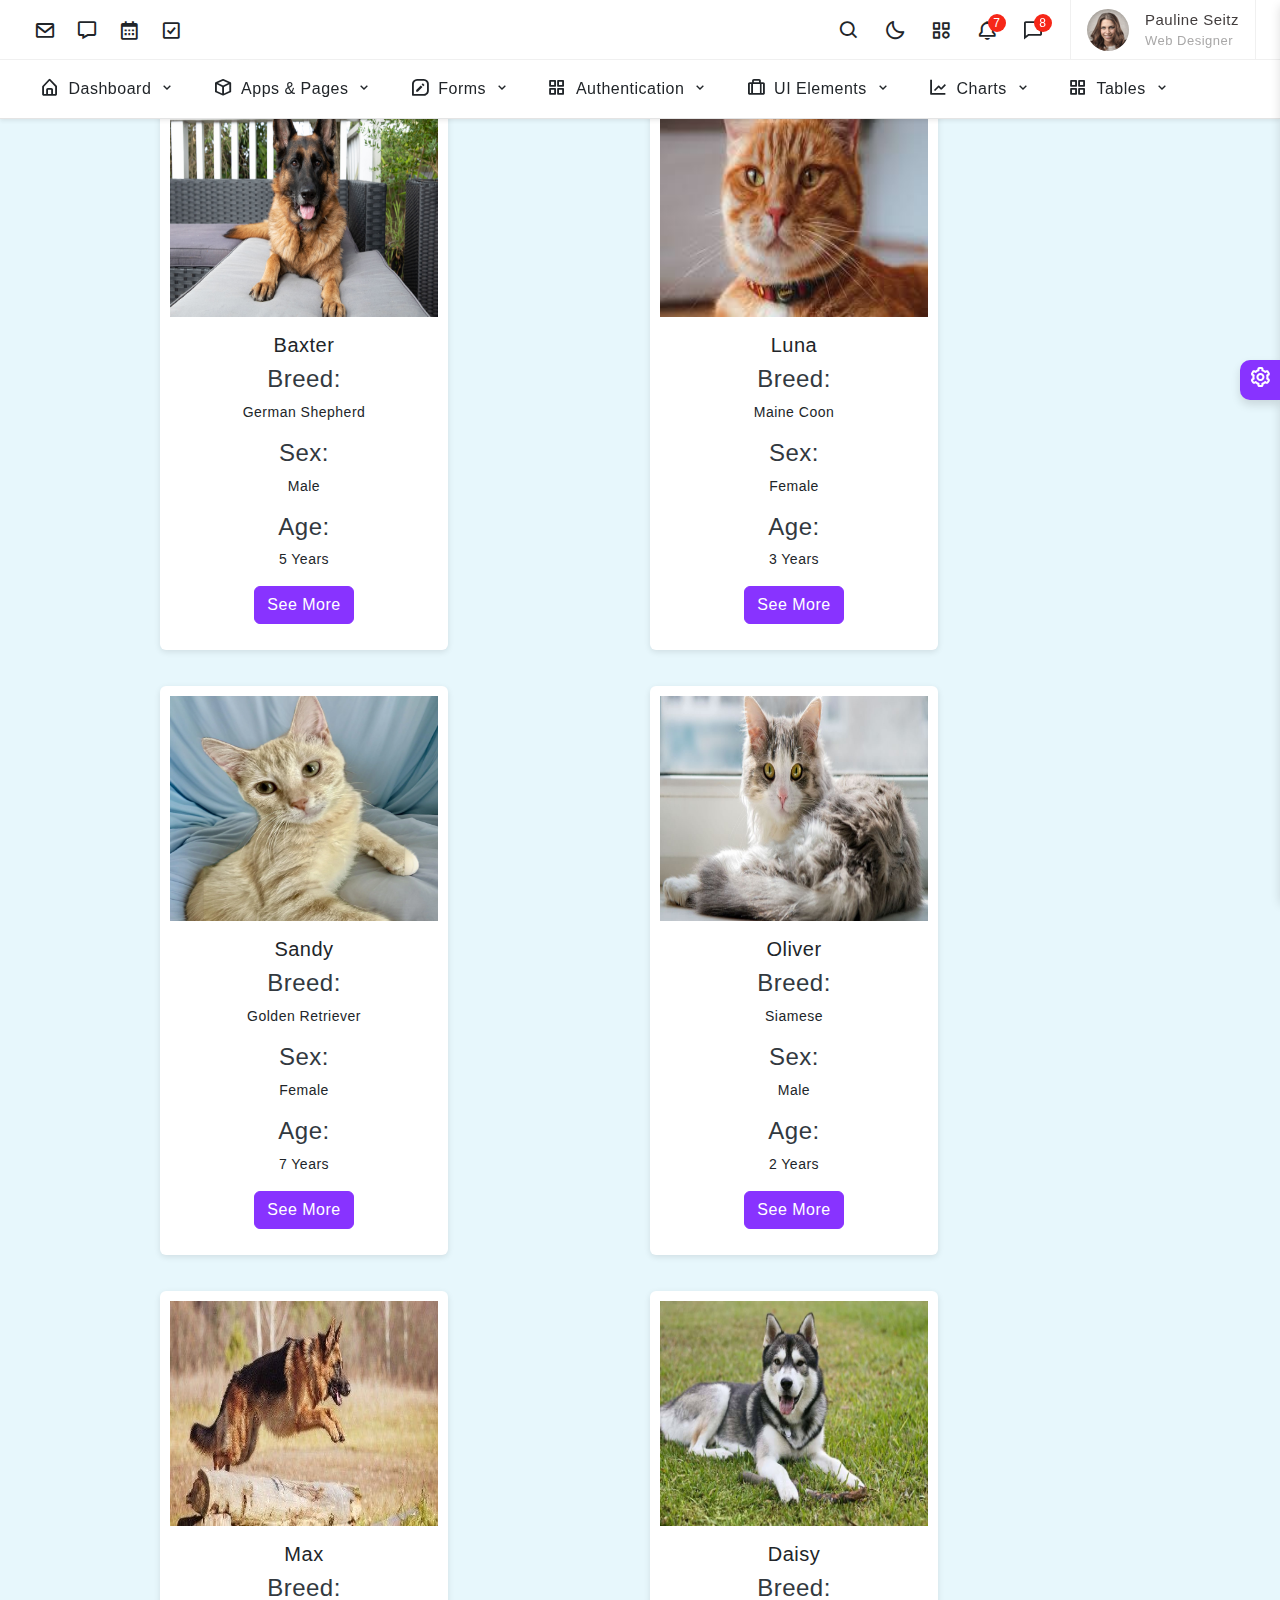
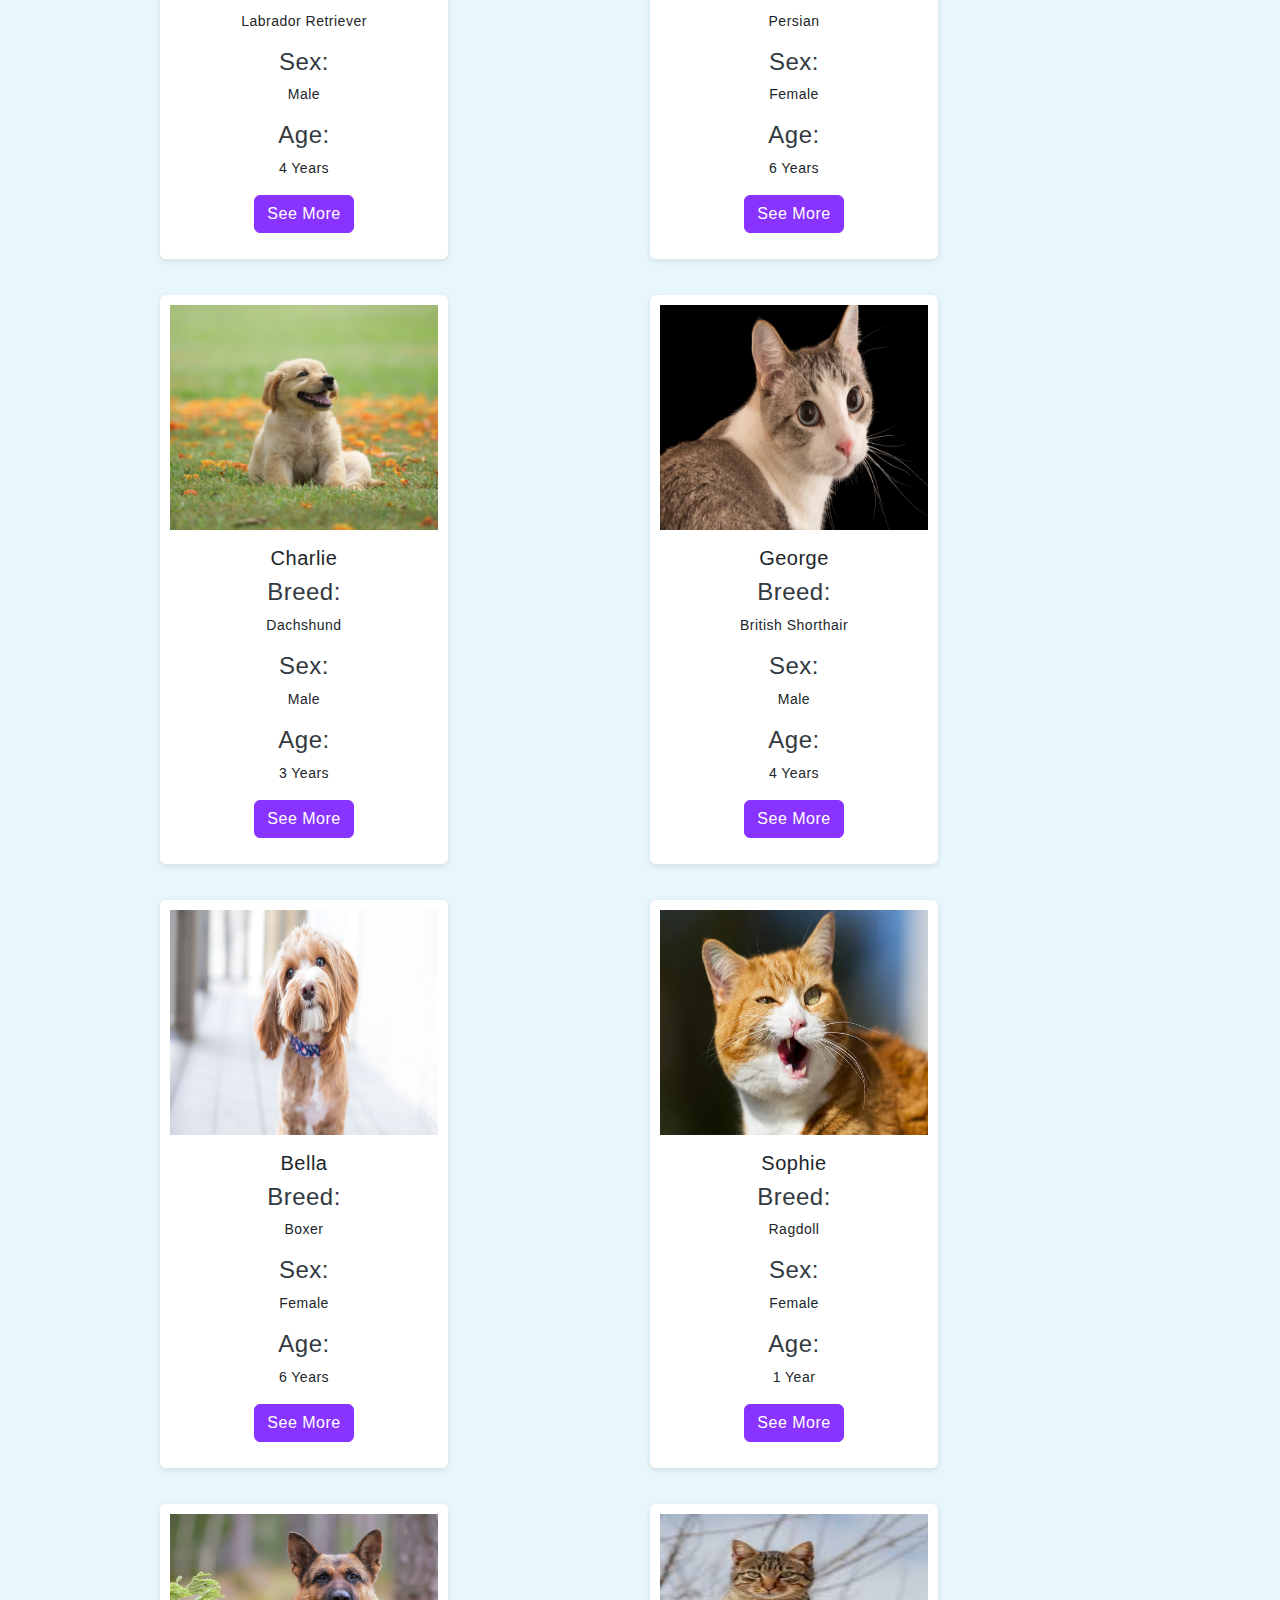
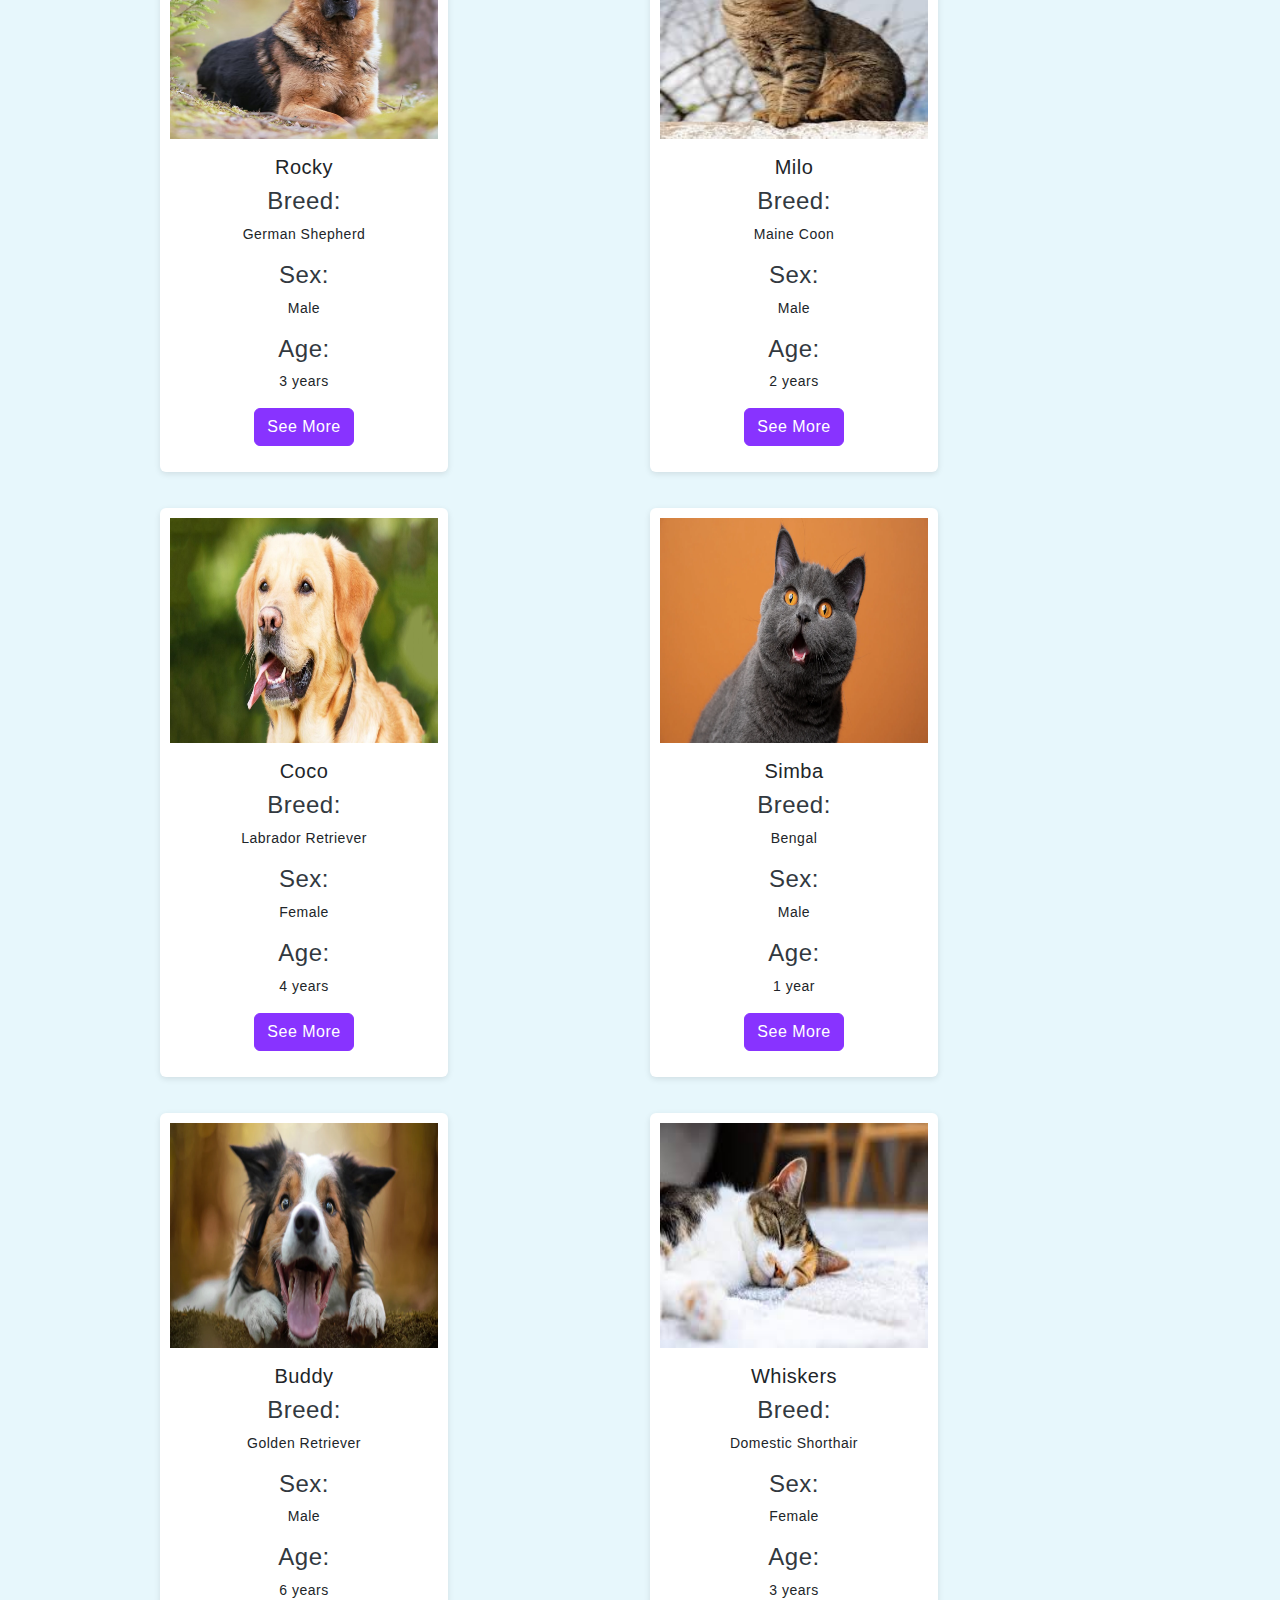
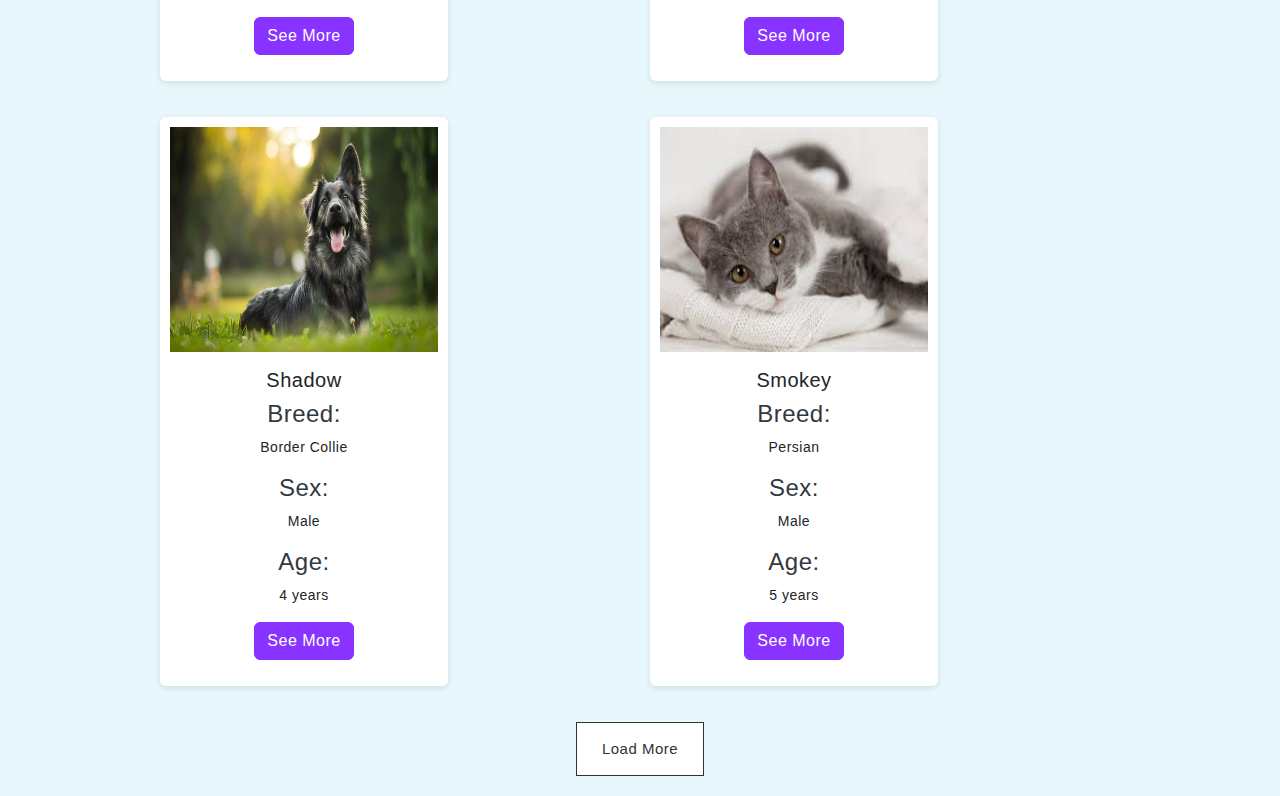
==== commit 5b2c739b: "More updates" ====
--- a/index.html
+++ b/index.html
@@ -7,33 +7,34 @@
 	<meta charset="utf-8">
 	<meta name="viewport" content="width=device-width, initial-scale=1">
 	<!--favicon-->
-	<link rel="icon" href="assets/images/favicon-32x32.png" type="image/png" />
+	<link rel="icon" href="PetShelter/assets/images/favicon-32x32.png" type="image/png" />
 	<!--plugins-->
-	<link href="assets/plugins/simplebar/css/simplebar.css" rel="stylesheet" />
-	<link href="assets/plugins/perfect-scrollbar/css/perfect-scrollbar.css" rel="stylesheet" />
-	<link href="assets/plugins/highcharts/css/highcharts.css" rel="stylesheet" />
-	<link href="assets/plugins/vectormap/jquery-jvectormap-2.0.2.css" rel="stylesheet" />
-	<link href="assets/plugins/metismenu/css/metisMenu.min.css" rel="stylesheet" />
+	<link href="PetShelter/assets/plugins/simplebar/css/simplebar.css" rel="stylesheet" />
+	<link href="PetShelter/assets/plugins/perfect-scrollbar/css/perfect-scrollbar.css" rel="stylesheet" />
+	<link href="PetShelter/assets/plugins/highcharts/css/highcharts.css" rel="stylesheet" />
+	<link href="PetShelter/assets/plugins/vectormap/jquery-jvectormap-2.0.2.css" rel="stylesheet" />
+	<link href="PetShelter/assets/plugins/metismenu/css/metisMenu.min.css" rel="stylesheet" />
 	<!-- loader-->
-	<link href="assets/css/pace.min.css" rel="stylesheet" />
-	<script src="assets/js/pace.min.js"></script>
+	<link href="PetShelter/assets/css/pace.min.css" rel="stylesheet" />
+	<script src="PetShelter/assets/js/pace.min.js"></script>
 	<!-- Bootstrap CSS -->
-	<link href="assets/css/bootstrap.min.css" rel="stylesheet">
-	<link href="assets/css/bootstrap-extended.css" rel="stylesheet">
+	<link href="PetShelter/assets/css/bootstrap.min.css" rel="stylesheet">
+	<link href="PetShelter/assets/css/bootstrap-extended.css" rel="stylesheet">
 	<link href="https://fonts.googleapis.com/css2?family=Roboto:wght@400;500&display=swap" rel="stylesheet">
-	<link href="assets/css/app.css" rel="stylesheet">
-	<link href="assets/css/icons.css" rel="stylesheet">
+	<link href="app.css" rel="stylesheet">
+	<link href="PetShelter/assets/css/icons.css" rel="stylesheet">
 	<!-- Theme Style CSS -->
-	<link rel="stylesheet" href="assets/css/dark-theme.css" />
-	<link rel="stylesheet" href="assets/css/semi-dark.css" />
-	<link rel="stylesheet" href="assets/css/header-colors.css" />
+	<link rel="stylesheet" href="PetShelter/assets/css/dark-theme.css" />
+	<link rel="stylesheet" href="styles.css"/>
+	<link rel="stylesheet" href="PetShelter/assets/css/semi-dark.css" />
+	<link rel="stylesheet" href="PetShelter/assets/css/header-colors.css" />
 	<title>Pet Shelter</title>
     <link rel="stylesheet" href="https://cdn.jsdelivr.net/npm/boxicons@2.1.4/css/boxicons.min.css">
 
 
     <style>
         .pet-card img {
-            height: 240px; 
+            height: 540px; 
             object-fit: cover;
         }
 
@@ -46,6 +47,18 @@
             padding: 0.2rem 0.5rem;
             border-radius: 5px;
             font-size: 0.8rem;
+        }
+        .container img {
+        	width: 100%;
+			height: 225px;
+        }
+        .left {
+        	float: left;
+        	padding: 10px;
+        }
+        .right {
+        	float: right;
+			padding: 10px;
         }
     </style>
 </head>
@@ -61,7 +74,7 @@
 					<nav class="navbar navbar-expand gap-3">
 						<div class="topbar-logo-header">
 							<div class="">
-								<img src="assets/images/logo-icon.png" class="logo-icon" alt="logo icon">
+								<img src="PetShelter/assets/images/logo-icon.png" id="logo" class="logo-icon" alt="logo icon">
 							</div>
 							<div class="">
 								<h4 class="logo-text">Adopt A Pet!</h4>
@@ -270,7 +283,7 @@
 											<a class="dropdown-item" href="javascript:;">
 												<div class="d-flex align-items-center">
 													<div class="user-online">
-														<img src="assets/images/avatars/avatar-1.png" class="msg-avatar" alt="user avatar">
+														<img src="PetShelter/assets/images/avatars/avatar-1.png" class="msg-avatar" alt="user avatar">
 													</div>
 													<div class="flex-grow-1">
 														<h6 class="msg-name">Daisy Anderson <span class="msg-time float-end">5 sec
@@ -282,7 +295,7 @@
 											<a class="dropdown-item" href="javascript:;">
 												<div class="d-flex align-items-center">
 													<div class="user-online">
-														<img src="assets/images/avatars/avatar-2.png" class="msg-avatar" alt="user avatar">
+														<img src="PetShelter/assets/images/avatars/avatar-2.png" class="msg-avatar" alt="user avatar">
 													</div>
 													<div class="flex-grow-1">
 														<h6 class="msg-name">Althea Cabardo <span class="msg-time float-end">14
@@ -294,7 +307,7 @@
 											<a class="dropdown-item" href="javascript:;">
 												<div class="d-flex align-items-center">
 													<div class="user-online">
-														<img src="assets/images/avatars/avatar-3.png" class="msg-avatar" alt="user avatar">
+														<img src="PetShelter/assets/images/avatars/avatar-3.png" class="msg-avatar" alt="user avatar">
 													</div>
 													<div class="flex-grow-1">
 														<h6 class="msg-name">Oscar Garner <span class="msg-time float-end">8 min
@@ -306,7 +319,7 @@
 											<a class="dropdown-item" href="javascript:;">
 												<div class="d-flex align-items-center">
 													<div class="user-online">
-														<img src="assets/images/avatars/avatar-4.png" class="msg-avatar" alt="user avatar">
+														<img src="PetShelter/assets/images/avatars/avatar-4.png" class="msg-avatar" alt="user avatar">
 													</div>
 													<div class="flex-grow-1">
 														<h6 class="msg-name">Katherine Pechon <span class="msg-time float-end">15
@@ -318,7 +331,7 @@
 											<a class="dropdown-item" href="javascript:;">
 												<div class="d-flex align-items-center">
 													<div class="user-online">
-														<img src="assets/images/avatars/avatar-5.png" class="msg-avatar" alt="user avatar">
+														<img src="PetShelter/assets/images/avatars/avatar-5.png" class="msg-avatar" alt="user avatar">
 													</div>
 													<div class="flex-grow-1">
 														<h6 class="msg-name">Amelia Doe <span class="msg-time float-end">22 min
@@ -330,7 +343,7 @@
 											<a class="dropdown-item" href="javascript:;">
 												<div class="d-flex align-items-center">
 													<div class="user-online">
-														<img src="assets/images/avatars/avatar-6.png" class="msg-avatar" alt="user avatar">
+														<img src="PetShelter/assets/images/avatars/avatar-6.png" class="msg-avatar" alt="user avatar">
 													</div>
 													<div class="flex-grow-1">
 														<h6 class="msg-name">Cristina Jhons <span class="msg-time float-end">2 hrs
@@ -342,7 +355,7 @@
 											<a class="dropdown-item" href="javascript:;">
 												<div class="d-flex align-items-center">
 													<div class="user-online">
-														<img src="assets/images/avatars/avatar-7.png" class="msg-avatar" alt="user avatar">
+														<img src="PetShelter/assets/images/avatars/avatar-7.png" class="msg-avatar" alt="user avatar">
 													</div>
 													<div class="flex-grow-1">
 														<h6 class="msg-name">James Caviness <span class="msg-time float-end">4 hrs
@@ -354,7 +367,7 @@
 											<a class="dropdown-item" href="javascript:;">
 												<div class="d-flex align-items-center">
 													<div class="user-online">
-														<img src="assets/images/avatars/avatar-8.png" class="msg-avatar" alt="user avatar">
+														<img src="PetShelter/assets/images/avatars/avatar-8.png" class="msg-avatar" alt="user avatar">
 													</div>
 													<div class="flex-grow-1">
 														<h6 class="msg-name">Peter Costanzo <span class="msg-time float-end">6 hrs
@@ -366,7 +379,7 @@
 											<a class="dropdown-item" href="javascript:;">
 												<div class="d-flex align-items-center">
 													<div class="user-online">
-														<img src="assets/images/avatars/avatar-9.png" class="msg-avatar" alt="user avatar">
+														<img src="PetShelter/assets/images/avatars/avatar-9.png" class="msg-avatar" alt="user avatar">
 													</div>
 													<div class="flex-grow-1">
 														<h6 class="msg-name">David Buckley <span class="msg-time float-end">2 hrs
@@ -378,7 +391,7 @@
 											<a class="dropdown-item" href="javascript:;">
 												<div class="d-flex align-items-center">
 													<div class="user-online">
-														<img src="assets/images/avatars/avatar-10.png" class="msg-avatar" alt="user avatar">
+														<img src="PetShelter/assets/images/avatars/avatar-10.png" class="msg-avatar" alt="user avatar">
 													</div>
 													<div class="flex-grow-1">
 														<h6 class="msg-name">Thomas Wheeler <span class="msg-time float-end">2 days
@@ -390,7 +403,7 @@
 											<a class="dropdown-item" href="javascript:;">
 												<div class="d-flex align-items-center">
 													<div class="user-online">
-														<img src="assets/images/avatars/avatar-11.png" class="msg-avatar" alt="user avatar">
+														<img src="PetShelter/assets/images/avatars/avatar-11.png" class="msg-avatar" alt="user avatar">
 													</div>
 													<div class="flex-grow-1">
 														<h6 class="msg-name">Johnny Seitz <span class="msg-time float-end">5 days
@@ -409,7 +422,7 @@
 						</div>
 						<div class="user-box dropdown px-3">
 							<a class="d-flex align-items-center nav-link dropdown-toggle dropdown-toggle-nocaret" href="#" role="button" data-bs-toggle="dropdown" aria-expanded="false">
-								<img src="assets/images/avatars/avatar-2.png" class="user-img" alt="user avatar">
+								<img src="PetShelter/assets/images/avatars/avatar-2.png" class="user-img" alt="user avatar">
 								<div class="user-info ps-3">
 									<p class="user-name mb-0">Pauline Seitz</p>
 									<p class="designattion mb-0">Web Designer</p>
@@ -444,7 +457,7 @@
 					 <div class="offcanvas-header border-bottom">
 						 <div class="d-flex align-items-center">
 							 <div class="">
-								 <img src="assets/images/logo-icon.png" class="logo-icon" alt="logo icon">
+								 <img src="PetShelter/assets/images/logo-icon.png" class="logo-icon" alt="logo icon">
 							 </div>
 							 <div class="">
 								 <h4 class="logo-text">Synadmin</h4>
@@ -649,217 +662,77 @@
 		
 		<h1 class="heading">Dogs for adoption</h1>
 		
-		<div class="box-container">
+		<div id="cardContainer" class="box-container">
 		
-			<div class="box">
-				<div class="image">
-					<img src="images/dog1.jpg">
-				</div>
-				<div class="content">
-					<h3>Donald</h3>
-					<p>Gender: Male</p>
-					<p>Age: 6 years old</p>
-					<a href="#" class="readbtn">Read more</a>
-				</div>
-			</div>
-			<div class="box">
-				<div class="image">
-					<img src="images/dog2.jpg">
-				</div>
-				<div class="content">
-					<h3>Roxy</h3>
-					<p>Gender: Female</p>
-					<p>Age: 3 years old</p>
-					<a href="#" class="readbtn">Read more</a>
-				</div>
-			</div>
-			<div class="box">
-				<div class="image">
-					<img src="images/dog3.jpg">
-				</div>
-				<div class="content">
-					<h3>Snuffles</h3>
-					<p>Gender: Male</p>
-					<p>Age: 1 years old</p>
-					<a href="#" class="readbtn">Read more</a>
-				</div>
-			</div>
-			<div class="box">
-				<div class="image">
-					<img src="images/dog4.jpg">
-				</div>
-				<div class="content">
-					<h3>Charles</h3>
-					<p>Gender: Male</p>
-					<p>Age: 10 months old</p>
-					<a href="#" class="readbtn">Read more</a>
-				</div>
-			</div>
-			<div class="box">
-				<div class="image">
-					<img src="images/cat1.jpg">
-				</div>
-				<div class="content">
-					<h3>Maddy</h3>
-					<p>Gender: Female</p>
-					<p>Age: 3 years old</p>
-					<a href="#" class="readbtn">Read more</a>
-				</div>
-			</div>
-			<div class="box">
-				<div class="image">
-					<img src="images/cat2.jpg">
-				</div>
-				<div class="content">
-					<h3>Reggy</h3>
-					<p>Gender: Male</p>
-					<p>Age: 1 year old</p>
-					<a href="#" class="readbtn">Read more</a>
-				</div>
-			</div>
-			<div class="box">
-				<div class="image">
-					<img src="images/cat3.jpg">
-				</div>
-				<div class="content">
-					<h3>Rosa</h3>
-					<p>Gender: Female</p>
-					<p>Age: 3 years old</p>
-					<a href="#" class="readbtn">Read more</a>
-				</div>
-			</div>
-			<div class="box">
-				<div class="image">
-					<img src="images/cat4.jpg">
-				</div>
-				<div class="content">
-					<h3>Aurora</h3>
-					<p>Gender: Female</p>
-					<p>Age: 6 months old</p>
-					<a href="#" class="readbtn">Read more</a>
-				</div>
-			</div>
-			<div class="box">
-				<div class="image">
-					<img src="images/cat5.jpg">
-				</div>
-				<div class="content">
-					<h3>Tito</h3>
-					<p>Gender: Female</p>
-					<p>Age: 1 year old</p>
-					<a href="#" class="readbtn">Read more</a>
-				</div>
-			</div>
-			<div class="box">
-				<div class="image">
-					<img src="images/dog1.jpg">
-				</div>
-				<div class="content">
-					<h3>Donald</h3>
-					<p>Gender: Male</p>
-					<p>Age: 6 years old</p>
-					<a href="#" class="readbtn">Read more</a>
-				</div>
-			</div>
-			<div class="box">
-				<div class="image">
-					<img src="images/dog1.jpg">
-				</div>
-				<div class="content">
-					<h3>Donald</h3>
-					<p>Gender: Male</p>
-					<p>Age: 6 years old</p>
-					<a href="#" class="readbtn">Read more</a>
-				</div>
-			</div>
-			<div class="box">
-				<div class="image">
-					<img src="images/dog1.jpg">
-				</div>
-				<div class="content">
-					<h3>Donald</h3>
-					<p>Gender: Male</p>
-					<p>Age: 6 years old</p>
-					<a href="#" class="readbtn">Read more</a>
-				</div>
-			</div>
-			<div class="box">
-				<div class="image">
-					<img src="images/dog1.jpg">
-				</div>
-				<div class="content">
-					<h3>Donald</h3>
-					<p>Gender: Male</p>
-					<p>Age: 6 years old</p>
-					<a href="#" class="readbtn">Read more</a>
-				</div>
-			</div>
-			<div class="box">
-				<div class="image">
-					<img src="images/dog1.jpg">
-				</div>
-				<div class="content">
-					<h3>Donald</h3>
-					<p>Gender: Male</p>
-					<p>Age: 6 years old</p>
-					<a href="#" class="readbtn">Read more</a>
-				</div>
-			</div>
-			<div class="box">
-				<div class="image">
-					<img src="images/dog1.jpg">
-				</div>
-				<div class="content">
-					<h3>Donald</h3>
-					<p>Gender: Male</p>
-					<p>Age: 6 years old</p>
-					<a href="#" class="readbtn">Read more</a>
-				</div>
-			</div>
-			<div class="box">
-				<div class="image">
-					<img src="images/dog1.jpg">
-				</div>
-				<div class="content">
-					<h3>Donald</h3>
-					<p>Gender: Male</p>
-					<p>Age: 6 years old</p>
-					<a href="#" class="readbtn">Read more</a>
-				</div>
-			</div>
-			<div class="box">
-				<div class="image">
-					<img src="images/dog1.jpg">
-				</div>
-				<div class="content">
-					<h3>Donald</h3>
-					<p>Gender: Male</p>
-					<p>Age: 6 years old</p>
-					<a href="#" class="readbtn">Read more</a>
-				</div>
-			</div>
-			<div class="box">
-				<div class="image">
-					<img src="images/dog1.jpg">
-				</div>
-				<div class="content">
-					<h3>Donald</h3>
-					<p>Gender: Male</p>
-					<p>Age: 6 years old</p>
-					<a href="#" class="readbtn">Read more</a>
-				</div>
-			</div>
-		</div>
-		
-		<div id="loadmore">Load More</div>
+			<script src="data.js"></script>
+    <script>
+        window.onload = function() {
+            var cardContainer = document.getElementById("cardContainer");
+
+            for (var i = 0; i < Animal_Data.length; i++) {
+                var animal = Animal_Data[i];
+
+                var cardDiv = document.createElement("div");
+                cardDiv.className = "left card mb-3";
+                cardDiv.style = "width: 18rem;";
+
+                var imgDiv = document.createElement("div");
+                imgDiv.className = "col";
+                var Petimg = document.createElement("img");
+                Petimg.src = animal.image;
+                imgDiv.appendChild(Petimg);
+
+                var cardBody = document.createElement("div");
+                cardBody.className = "card-body";
+
+                var title = document.createElement("h5");
+                title.className = "card-title";
+                title.textContent = animal.name;
+
+                var breedHeader = document.createElement("h4");
+                breedHeader.textContent = "Breed:";
+                var breed = document.createElement("p");
+                breed.textContent = animal.breed;
+
+                var sexHeader = document.createElement("h4");
+                sexHeader.textContent = "Sex:";
+                var sex = document.createElement("p");
+                sex.textContent = animal.sex;
+
+                var ageHeader = document.createElement("h4");
+                ageHeader.textContent = "Age:";
+                var age = document.createElement("p");
+                age.textContent = animal.age;
+
+                var seeMoreLink = document.createElement("a");
+                seeMoreLink.href = "detail.html?index=" + i;
+                seeMoreLink.className = "btn btn-primary";
+                seeMoreLink.textContent = "See More";
+
+                cardBody.appendChild(title);
+                cardBody.appendChild(breedHeader);
+                cardBody.appendChild(breed);
+                cardBody.appendChild(sexHeader);
+                cardBody.appendChild(sex);
+                cardBody.appendChild(ageHeader);
+                cardBody.appendChild(age);
+                cardBody.appendChild(seeMoreLink);
+
+                cardDiv.appendChild(imgDiv);
+                cardDiv.appendChild(cardBody);
+                cardContainer.appendChild(cardDiv);
+            }
+        };
+    </script>
 		
 	</div>
-	
+	<div id="loadmore">Load More</div>
 	<script>
 	
 	let loadbtn = document.querySelector('#loadmore');
 	let currentItem = 9;
 	
+		
 	loadbtn.onclick = () =>{
 		let box = [...document.querySelectorAll('.container .box-container .box')];
 		for (var i = currentItem; i < currentItem + 9; i++){
@@ -949,23 +822,23 @@
 	</div>
 	<!--end switcher-->
 	<!-- Bootstrap JS -->
-	<script src="assets/js/bootstrap.bundle.min.js"></script>
+	<script src="PetShelter/assets/js/bootstrap.bundle.min.js"></script>
 	<!--plugins-->
-	<script src="assets/js/jquery.min.js"></script>
-	<script src="assets/plugins/simplebar/js/simplebar.min.js"></script>
-	<script src="assets/plugins/metismenu/js/metisMenu.min.js"></script>
-	<script src="assets/plugins/perfect-scrollbar/js/perfect-scrollbar.js"></script>
-	<script src="assets/plugins/vectormap/jquery-jvectormap-2.0.2.min.js"></script>
-	<script src="assets/plugins/vectormap/jquery-jvectormap-world-mill-en.js"></script>
-	<script src="assets/plugins/highcharts/js/highcharts.js"></script>
-	<script src="assets/plugins/highcharts/js/exporting.js"></script>
-	<script src="assets/plugins/highcharts/js/variable-pie.js"></script>
-	<script src="assets/plugins/highcharts/js/export-data.js"></script>
-	<script src="assets/plugins/highcharts/js/accessibility.js"></script>
-	<script src="assets/plugins/apexcharts-bundle/js/apexcharts.min.js"></script>
-	<script src="assets/js/index2.js"></script>
+	<script src="PetShelter/assets/js/jquery.min.js"></script>
+	<script src="PetShelter/assets/plugins/simplebar/js/simplebar.min.js"></script>
+	<script src="PetShelter/assets/plugins/metismenu/js/metisMenu.min.js"></script>
+	<script src="PetShelter/assets/plugins/perfect-scrollbar/js/perfect-scrollbar.js"></script>
+	<script src="PetShelter/assets/plugins/vectormap/jquery-jvectormap-2.0.2.min.js"></script>
+	<script src="PetShelter/assets/plugins/vectormap/jquery-jvectormap-world-mill-en.js"></script>
+	<script src="PetShelter/assets/plugins/highcharts/js/highcharts.js"></script>
+	<script src="PetShelter/assets/plugins/highcharts/js/exporting.js"></script>
+	<script src="PetShelter/assets/plugins/highcharts/js/variable-pie.js"></script>
+	<script src="PetShelter/assets/plugins/highcharts/js/export-data.js"></script>
+	<script src="PetShelter/assets/plugins/highcharts/js/accessibility.js"></script>
+	<script src="PetShelter/assets/plugins/apexcharts-bundle/js/apexcharts.min.js"></script>
+	<script src="PetShelter/assets/js/index2.js"></script>
 	<!--app JS-->
-	<script src="assets/js/app.js"></script>
+	<script src="PetShelter/assets/js/app.js"></script>
 	<script>
 		new PerfectScrollbar('.customers-list');
 		new PerfectScrollbar('.store-metrics');
--- a/PetShelter/assets/plugins/simplebar/css/simplebar.css
+++ b/PetShelter/assets/plugins/simplebar/css/simplebar.css
@@ -0,0 +1,213 @@
+[data-simplebar] {
+  position: relative;
+  flex-direction: column;
+  flex-wrap: wrap;
+  justify-content: flex-start;
+  align-content: flex-start;
+  align-items: flex-start;
+}
+
+.simplebar-wrapper {
+  overflow: hidden;
+  width: inherit;
+  height: inherit;
+  max-width: inherit;
+  max-height: inherit;
+}
+
+.simplebar-mask {
+  direction: inherit;
+  position: absolute;
+  overflow: hidden;
+  padding: 0;
+  margin: 0;
+  left: 0;
+  top: 0;
+  bottom: 0;
+  right: 0;
+  width: auto !important;
+  height: auto !important;
+  z-index: 0;
+}
+
+.simplebar-offset {
+  direction: inherit !important;
+  box-sizing: inherit !important;
+  resize: none !important;
+  position: absolute;
+  top: 0;
+  left: 0;
+  bottom: 0;
+  right: 0;
+  padding: 0;
+  margin: 0;
+  -webkit-overflow-scrolling: touch;
+}
+
+.simplebar-content-wrapper {
+  direction: inherit;
+  box-sizing: border-box !important;
+  position: relative;
+  display: block;
+  height: 100%; /* Required for horizontal native scrollbar to not appear if parent is taller than natural height */
+  width: auto;
+  visibility: visible;
+  max-width: 100%; /* Not required for horizontal scroll to trigger */
+  max-height: 100%; /* Needed for vertical scroll to trigger */
+  scrollbar-width: none;
+  -ms-overflow-style: none;
+}
+
+.simplebar-content-wrapper::-webkit-scrollbar,
+.simplebar-hide-scrollbar::-webkit-scrollbar {
+  width: 0;
+  height: 0;
+}
+
+.simplebar-content:before,
+.simplebar-content:after {
+  content: ' ';
+  display: table;
+}
+
+.simplebar-placeholder {
+  max-height: 100%;
+  max-width: 100%;
+  width: 100%;
+  pointer-events: none;
+}
+
+.simplebar-height-auto-observer-wrapper {
+  box-sizing: inherit !important;
+  height: 100%;
+  width: 100%;
+  max-width: 1px;
+  position: relative;
+  float: left;
+  max-height: 1px;
+  overflow: hidden;
+  z-index: -1;
+  padding: 0;
+  margin: 0;
+  pointer-events: none;
+  flex-grow: inherit;
+  flex-shrink: 0;
+  flex-basis: 0;
+}
+
+.simplebar-height-auto-observer {
+  box-sizing: inherit;
+  display: block;
+  opacity: 0;
+  position: absolute;
+  top: 0;
+  left: 0;
+  height: 1000%;
+  width: 1000%;
+  min-height: 1px;
+  min-width: 1px;
+  overflow: hidden;
+  pointer-events: none;
+  z-index: -1;
+}
+
+.simplebar-track {
+  z-index: 1;
+  position: absolute;
+  right: 0;
+  bottom: 0;
+  pointer-events: none;
+  overflow: hidden;
+}
+
+[data-simplebar].simplebar-dragging .simplebar-content {
+  pointer-events: none;
+  user-select: none;
+  -webkit-user-select: none;
+}
+
+[data-simplebar].simplebar-dragging .simplebar-track {
+  pointer-events: all;
+}
+
+.simplebar-scrollbar {
+  position: absolute;
+  left: 0;
+  right: 0;
+  top:60px;
+  min-height: 10px;
+}
+
+.simplebar-scrollbar:before {
+  position: absolute;
+  content: '';
+  background: black;
+  border-radius: 7px;
+  left: 2px;
+  right: 2px;
+  opacity: 0;
+  transition: opacity 0.2s linear;
+}
+
+.simplebar-scrollbar.simplebar-visible:before {
+  /* When hovered, remove all transitions from drag handle */
+  opacity: 0.5;
+  transition: opacity 0s linear;
+}
+
+.simplebar-track.simplebar-vertical {
+  top: 0;
+  width: 11px;
+}
+
+.simplebar-track.simplebar-vertical .simplebar-scrollbar:before {
+  top: 2px;
+  bottom: 2px;
+}
+
+.simplebar-track.simplebar-horizontal {
+  left: 0;
+  height: 11px;
+}
+
+.simplebar-track.simplebar-horizontal .simplebar-scrollbar:before {
+  height: 100%;
+  left: 2px;
+  right: 2px;
+}
+
+.simplebar-track.simplebar-horizontal .simplebar-scrollbar {
+  right: auto;
+  left: 0;
+  top: 2px;
+  height: 7px;
+  min-height: 0;
+  min-width: 10px;
+  width: auto;
+}
+
+/* Rtl support */
+[data-simplebar-direction='rtl'] .simplebar-track.simplebar-vertical {
+  right: auto;
+  left: 0;
+}
+
+.hs-dummy-scrollbar-size {
+  direction: rtl;
+  position: fixed;
+  opacity: 0;
+  visibility: hidden;
+  height: 500px;
+  width: 500px;
+  overflow-y: hidden;
+  overflow-x: scroll;
+}
+
+.simplebar-hide-scrollbar {
+  position: fixed;
+  left: 0;
+  visibility: hidden;
+  overflow-y: scroll;
+  scrollbar-width: none;
+  -ms-overflow-style: none;
+}
--- a/PetShelter/assets/plugins/perfect-scrollbar/css/perfect-scrollbar.css
+++ b/PetShelter/assets/plugins/perfect-scrollbar/css/perfect-scrollbar.css
@@ -0,0 +1,116 @@
+/*
+ * Container style
+ */
+.ps {
+  overflow: hidden !important;
+  overflow-anchor: none;
+  -ms-overflow-style: none;
+  touch-action: auto;
+  -ms-touch-action: auto;
+}
+
+/*
+ * Scrollbar rail styles
+ */
+.ps__rail-x {
+  display: none;
+  opacity: 0;
+  transition: background-color .2s linear, opacity .2s linear;
+  -webkit-transition: background-color .2s linear, opacity .2s linear;
+  height: 15px;
+  /* there must be 'bottom' or 'top' for ps__rail-x */
+  bottom: 0px;
+  /* please don't change 'position' */
+  position: absolute;
+}
+
+.ps__rail-y {
+  display: none;
+  opacity: 0;
+  transition: background-color .2s linear, opacity .2s linear;
+  -webkit-transition: background-color .2s linear, opacity .2s linear;
+  width: 15px;
+  /* there must be 'right' or 'left' for ps__rail-y */
+  right: 0;
+  /* please don't change 'position' */
+  position: absolute;
+}
+
+.ps--active-x > .ps__rail-x,
+.ps--active-y > .ps__rail-y {
+  display: block;
+  background-color: transparent;
+}
+
+.ps:hover > .ps__rail-x,
+.ps:hover > .ps__rail-y,
+.ps--focus > .ps__rail-x,
+.ps--focus > .ps__rail-y,
+.ps--scrolling-x > .ps__rail-x,
+.ps--scrolling-y > .ps__rail-y {
+  opacity: 0.6;
+}
+
+.ps .ps__rail-x:hover,
+.ps .ps__rail-y:hover,
+.ps .ps__rail-x:focus,
+.ps .ps__rail-y:focus,
+.ps .ps__rail-x.ps--clicking,
+.ps .ps__rail-y.ps--clicking {
+  background-color: #eee;
+  opacity: 0.9;
+}
+
+/*
+ * Scrollbar thumb styles
+ */
+.ps__thumb-x {
+  background-color: #aaa;
+  border-radius: 6px;
+  transition: background-color .2s linear, height .2s ease-in-out;
+  -webkit-transition: background-color .2s linear, height .2s ease-in-out;
+  height: 6px;
+  /* there must be 'bottom' for ps__thumb-x */
+  bottom: 2px;
+  /* please don't change 'position' */
+  position: absolute;
+}
+
+.ps__thumb-y {
+  background-color: #aaa;
+  border-radius: 6px;
+  transition: background-color .2s linear, width .2s ease-in-out;
+  -webkit-transition: background-color .2s linear, width .2s ease-in-out;
+  width: 6px;
+  /* there must be 'right' for ps__thumb-y */
+  right: 2px;
+  /* please don't change 'position' */
+  position: absolute;
+}
+
+.ps__rail-x:hover > .ps__thumb-x,
+.ps__rail-x:focus > .ps__thumb-x,
+.ps__rail-x.ps--clicking .ps__thumb-x {
+  background-color: #999;
+  height: 11px;
+}
+
+.ps__rail-y:hover > .ps__thumb-y,
+.ps__rail-y:focus > .ps__thumb-y,
+.ps__rail-y.ps--clicking .ps__thumb-y {
+  background-color: #999;
+  width: 11px;
+}
+
+/* MS supports */
+@supports (-ms-overflow-style: none) {
+  .ps {
+    overflow: auto !important;
+  }
+}
+
+@media screen and (-ms-high-contrast: active), (-ms-high-contrast: none) {
+  .ps {
+    overflow: auto !important;
+  }
+}
--- a/PetShelter/assets/plugins/highcharts/css/highcharts.css
+++ b/PetShelter/assets/plugins/highcharts/css/highcharts.css
@@ -0,0 +1,938 @@
+/**
+ * @license Highcharts
+ *
+ * (c) 2009-2016 Torstein Honsi
+ *
+ * License: www.highcharts.com/license
+ */
+.highcharts-container {
+  position: relative;
+  overflow: hidden;
+  width: 100%;
+  height: 100%;
+  text-align: left;
+  line-height: normal;
+  z-index: 0;
+  /* #1072 */
+  -webkit-tap-highlight-color: rgba(0, 0, 0, 0);
+  font-family: "Lucida Grande", "Lucida Sans Unicode", Arial, Helvetica, sans-serif;
+  font-size: 12px;
+}
+
+.highcharts-root {
+  display: block;
+}
+
+.highcharts-root text {
+  stroke-width: 0;
+}
+
+.highcharts-strong {
+  font-weight: bold;
+}
+
+.highcharts-emphasized {
+  font-style: italic;
+}
+
+.highcharts-anchor {
+  cursor: pointer;
+}
+
+.highcharts-background {
+  fill: #ffffff;
+}
+
+.highcharts-plot-border, .highcharts-plot-background {
+  fill: none;
+}
+
+.highcharts-label-box {
+  fill: none;
+}
+
+.highcharts-button-box {
+  fill: inherit;
+}
+
+.highcharts-tracker-line {
+  stroke-linejoin: round;
+  stroke: rgba(192, 192, 192, 0.0001);
+  stroke-width: 22;
+  fill: none;
+}
+
+.highcharts-tracker-area {
+  fill: rgba(192, 192, 192, 0.0001);
+  stroke-width: 0;
+}
+
+/* Titles */
+.highcharts-title {
+  fill: #333333;
+  font-size: 1.5em;
+}
+
+.highcharts-subtitle {
+  fill: #666666;
+}
+
+/* Axes */
+.highcharts-axis-line {
+  fill: none;
+  stroke: #ccd6eb;
+}
+
+.highcharts-yaxis .highcharts-axis-line {
+  stroke-width: 0;
+}
+
+.highcharts-axis-title {
+  fill: #666666;
+}
+
+.highcharts-axis-labels {
+  fill: #666666;
+  cursor: default;
+  font-size: 0.9em;
+}
+
+.highcharts-grid-line {
+  fill: none;
+  stroke: #e6e6e6;
+}
+
+.highcharts-xaxis-grid .highcharts-grid-line {
+  stroke-width: 0px;
+}
+
+.highcharts-tick {
+  stroke: #ccd6eb;
+}
+
+.highcharts-yaxis .highcharts-tick {
+  stroke-width: 0;
+}
+
+.highcharts-minor-grid-line {
+  stroke: #f2f2f2;
+}
+
+.highcharts-crosshair-thin {
+  stroke-width: 1px;
+  stroke: #cccccc;
+}
+
+.highcharts-crosshair-category {
+  stroke: #ccd6eb;
+  stroke-opacity: 0.25;
+}
+
+/* Credits */
+.highcharts-credits {
+  cursor: pointer;
+  fill: #999999;
+  font-size: 0.7em;
+  transition: fill 250ms, font-size 250ms;
+}
+
+.highcharts-credits:hover {
+  fill: black;
+  font-size: 1em;
+}
+
+/* Tooltip */
+.highcharts-tooltip {
+  cursor: default;
+  pointer-events: none;
+  white-space: nowrap;
+  transition: stroke 150ms;
+}
+
+.highcharts-tooltip text {
+  fill: #333333;
+}
+
+.highcharts-tooltip .highcharts-header {
+  font-size: 0.85em;
+}
+
+.highcharts-tooltip-box {
+  stroke-width: 1px;
+  fill: #f7f7f7;
+  fill-opacity: 0.85;
+}
+
+.highcharts-tooltip-box .highcharts-label-box {
+  fill: #f7f7f7;
+  fill-opacity: 0.85;
+}
+
+div.highcharts-tooltip {
+  filter: none;
+}
+
+.highcharts-selection-marker {
+  fill: #335cad;
+  fill-opacity: 0.25;
+}
+
+.highcharts-graph {
+  fill: none;
+  stroke-width: 2px;
+  stroke-linecap: round;
+  stroke-linejoin: round;
+}
+
+.highcharts-state-hover .highcharts-graph {
+  stroke-width: 3;
+}
+
+.highcharts-point-inactive {
+  opacity: 0.2;
+  transition: opacity 50ms;
+  /* quick in */
+}
+
+.highcharts-series-inactive {
+  opacity: 0.2;
+  transition: opacity 50ms;
+  /* quick in */
+}
+
+.highcharts-state-hover path {
+  transition: stroke-width 50ms;
+  /* quick in */
+}
+
+.highcharts-state-normal path {
+  transition: stroke-width 250ms;
+  /* slow out */
+}
+
+/* Legend hover affects points and series */
+g.highcharts-series,
+.highcharts-point,
+.highcharts-markers,
+.highcharts-data-labels {
+  transition: opacity 250ms;
+}
+
+.highcharts-legend-series-active g.highcharts-series:not(.highcharts-series-hover),
+.highcharts-legend-point-active .highcharts-point:not(.highcharts-point-hover),
+.highcharts-legend-series-active .highcharts-markers:not(.highcharts-series-hover),
+.highcharts-legend-series-active .highcharts-data-labels:not(.highcharts-series-hover) {
+  opacity: 0.2;
+}
+
+/* Series options */
+/* Default colors */
+.highcharts-color-0 {
+  fill: #8833ff;
+  stroke: #8833ff;
+}
+
+.highcharts-color-1 {
+  fill: #e62e2e;
+  stroke: #e62e2e;
+}
+
+.highcharts-color-2 {
+  fill: #ffc107;
+  stroke: #ffc107;
+}
+
+.highcharts-color-3 {
+  fill: #29cc39;
+  stroke: #29cc39;
+}
+
+.highcharts-color-4 {
+  fill: #212529;
+  stroke: #212529;
+}
+
+.highcharts-color-5 {
+  fill: #0dcaf0;
+  stroke: #0dcaf0;
+}
+
+.highcharts-color-6 {
+  fill: #607d8b;
+  stroke: #607d8b;
+}
+
+.highcharts-color-7 {
+  fill: #ee14e0;
+  stroke: #ee14e0;
+}
+
+.highcharts-color-8 {
+  fill: #01dec9;
+  stroke: #01dec9;
+}
+
+.highcharts-color-9 {
+  fill: rgba(255, 255, 255, 0.07);
+  stroke: rgba(255, 255, 255, 0.07);
+}
+
+.highcharts-area {
+  fill-opacity: 0.75;
+  stroke-width: 0;
+}
+
+.highcharts-markers {
+  stroke-width: 1px;
+  stroke: #ffffff;
+}
+
+.highcharts-point {
+  stroke-width: 1px;
+}
+
+.highcharts-dense-data .highcharts-point {
+  stroke-width: 0;
+}
+
+.highcharts-data-label {
+  font-size: 0.9em;
+  font-weight: bold;
+}
+
+.highcharts-data-label-box {
+  fill: none;
+  stroke-width: 0;
+}
+
+.highcharts-data-label text, text.highcharts-data-label {
+  fill: #333333;
+}
+
+.highcharts-data-label-connector {
+  fill: none;
+}
+
+.highcharts-data-label-hidden {
+  pointer-events: none;
+}
+
+.highcharts-halo {
+  fill-opacity: 0.25;
+  stroke-width: 0;
+}
+
+.highcharts-series:not(.highcharts-pie-series) .highcharts-point-select,
+.highcharts-markers .highcharts-point-select {
+  fill: #cccccc;
+  stroke: #000000;
+}
+
+.highcharts-column-series rect.highcharts-point {
+  stroke: #ffffff;
+}
+
+.highcharts-column-series .highcharts-point {
+  transition: fill-opacity 250ms;
+}
+
+.highcharts-column-series .highcharts-point-hover {
+  fill-opacity: 0.75;
+  transition: fill-opacity 50ms;
+}
+
+.highcharts-pie-series .highcharts-point {
+  stroke-linejoin: round;
+  stroke: #ffffff;
+}
+
+.highcharts-pie-series .highcharts-point-hover {
+  fill-opacity: 0.75;
+  transition: fill-opacity 50ms;
+}
+
+.highcharts-funnel-series .highcharts-point {
+  stroke-linejoin: round;
+  stroke: #ffffff;
+}
+
+.highcharts-funnel-series .highcharts-point-hover {
+  fill-opacity: 0.75;
+  transition: fill-opacity 50ms;
+}
+
+.highcharts-funnel-series .highcharts-point-select {
+  fill: inherit;
+  stroke: inherit;
+}
+
+.highcharts-pyramid-series .highcharts-point {
+  stroke-linejoin: round;
+  stroke: #ffffff;
+}
+
+.highcharts-pyramid-series .highcharts-point-hover {
+  fill-opacity: 0.75;
+  transition: fill-opacity 50ms;
+}
+
+.highcharts-pyramid-series .highcharts-point-select {
+  fill: inherit;
+  stroke: inherit;
+}
+
+.highcharts-solidgauge-series .highcharts-point {
+  stroke-width: 0;
+}
+
+.highcharts-treemap-series .highcharts-point {
+  stroke-width: 1px;
+  stroke: #e6e6e6;
+  transition: stroke 250ms, fill 250ms, fill-opacity 250ms;
+}
+
+.highcharts-treemap-series .highcharts-point-hover {
+  stroke: #999999;
+  transition: stroke 25ms, fill 25ms, fill-opacity 25ms;
+}
+
+.highcharts-treemap-series .highcharts-above-level {
+  display: none;
+}
+
+.highcharts-treemap-series .highcharts-internal-node {
+  fill: none;
+}
+
+.highcharts-treemap-series .highcharts-internal-node-interactive {
+  fill-opacity: 0.15;
+  cursor: pointer;
+}
+
+.highcharts-treemap-series .highcharts-internal-node-interactive:hover {
+  fill-opacity: 0.75;
+}
+
+.highcharts-vector-series .highcharts-point {
+  fill: none;
+  stroke-width: 2px;
+}
+
+.highcharts-windbarb-series .highcharts-point {
+  fill: none;
+  stroke-width: 2px;
+}
+
+.highcharts-lollipop-stem {
+  stroke: #000000;
+}
+
+.highcharts-focus-border {
+  fill: none;
+  stroke-width: 2px;
+}
+
+.highcharts-legend-item-hidden .highcharts-focus-border {
+  fill: none !important;
+}
+
+/* Legend */
+.highcharts-legend-box {
+  fill: none;
+  stroke-width: 0;
+}
+
+.highcharts-legend-item > text {
+  fill: #333333;
+  font-weight: bold;
+  font-size: 1em;
+  cursor: pointer;
+  stroke-width: 0;
+}
+
+.highcharts-legend-item:hover text {
+  fill: #000000;
+}
+
+.highcharts-legend-item-hidden * {
+  fill: #cccccc !important;
+  stroke: #cccccc !important;
+  transition: fill 250ms;
+}
+
+.highcharts-legend-nav-active {
+  fill: #003399;
+  cursor: pointer;
+}
+
+.highcharts-legend-nav-inactive {
+  fill: #cccccc;
+}
+
+circle.highcharts-legend-nav-active, circle.highcharts-legend-nav-inactive {
+  /* tracker */
+  fill: rgba(192, 192, 192, 0.0001);
+}
+
+.highcharts-legend-title-box {
+  fill: none;
+  stroke-width: 0;
+}
+
+/* Bubble legend */
+.highcharts-bubble-legend-symbol {
+  stroke-width: 2;
+  fill-opacity: 0.5;
+}
+
+.highcharts-bubble-legend-connectors {
+  stroke-width: 1;
+}
+
+.highcharts-bubble-legend-labels {
+  fill: #333333;
+}
+
+/* Loading */
+.highcharts-loading {
+  position: absolute;
+  background-color: #ffffff;
+  opacity: 0.5;
+  text-align: center;
+  z-index: 10;
+  transition: opacity 250ms;
+}
+
+.highcharts-loading-hidden {
+  height: 0 !important;
+  opacity: 0;
+  overflow: hidden;
+  transition: opacity 250ms, height 250ms step-end;
+}
+
+.highcharts-loading-inner {
+  font-weight: bold;
+  position: relative;
+  top: 45%;
+}
+
+/* Plot bands and polar pane backgrounds */
+.highcharts-plot-band, .highcharts-pane {
+  fill: #000000;
+  fill-opacity: 0.05;
+}
+
+.highcharts-plot-line {
+  fill: none;
+  stroke: #999999;
+  stroke-width: 1px;
+}
+
+/* Highcharts More and modules */
+.highcharts-boxplot-box {
+  fill: #ffffff;
+}
+
+.highcharts-boxplot-median {
+  stroke-width: 2px;
+}
+
+.highcharts-bubble-series .highcharts-point {
+  fill-opacity: 0.5;
+}
+
+.highcharts-errorbar-series .highcharts-point {
+  stroke: #000000;
+}
+
+.highcharts-gauge-series .highcharts-data-label-box {
+  stroke: #cccccc;
+  stroke-width: 1px;
+}
+
+.highcharts-gauge-series .highcharts-dial {
+  fill: #000000;
+  stroke-width: 0;
+}
+
+.highcharts-polygon-series .highcharts-graph {
+  fill: inherit;
+  stroke-width: 0;
+}
+
+.highcharts-waterfall-series .highcharts-graph {
+  stroke: #333333;
+  stroke-dasharray: 1, 3;
+}
+
+.highcharts-sankey-series .highcharts-point {
+  stroke-width: 0;
+}
+
+.highcharts-sankey-series .highcharts-link {
+  transition: fill 250ms, fill-opacity 250ms;
+  fill-opacity: 0.5;
+}
+
+.highcharts-sankey-series .highcharts-point-hover.highcharts-link {
+  transition: fill 50ms, fill-opacity 50ms;
+  fill-opacity: 1;
+}
+
+.highcharts-venn-series .highcharts-point {
+  fill-opacity: 0.75;
+  stroke: #cccccc;
+  transition: stroke 250ms, fill-opacity 250ms;
+}
+
+.highcharts-venn-series .highcharts-point-hover {
+  fill-opacity: 1;
+  stroke: #cccccc;
+}
+
+/* Highstock */
+.highcharts-navigator-mask-outside {
+  fill-opacity: 0;
+}
+
+.highcharts-navigator-mask-inside {
+  fill: #6685c2;
+  /* navigator.maskFill option */
+  fill-opacity: 0.25;
+  cursor: ew-resize;
+}
+
+.highcharts-navigator-outline {
+  stroke: #cccccc;
+  fill: none;
+}
+
+.highcharts-navigator-handle {
+  stroke: #cccccc;
+  fill: #f2f2f2;
+  cursor: ew-resize;
+}
+
+.highcharts-navigator-series {
+  fill: #335cad;
+  stroke: #335cad;
+}
+
+.highcharts-navigator-series .highcharts-graph {
+  stroke-width: 1px;
+}
+
+.highcharts-navigator-series .highcharts-area {
+  fill-opacity: 0.05;
+}
+
+.highcharts-navigator-xaxis .highcharts-axis-line {
+  stroke-width: 0;
+}
+
+.highcharts-navigator-xaxis .highcharts-grid-line {
+  stroke-width: 1px;
+  stroke: #e6e6e6;
+}
+
+.highcharts-navigator-xaxis.highcharts-axis-labels {
+  fill: #999999;
+}
+
+.highcharts-navigator-yaxis .highcharts-grid-line {
+  stroke-width: 0;
+}
+
+.highcharts-scrollbar-thumb {
+  fill: #cccccc;
+  stroke: #cccccc;
+  stroke-width: 1px;
+}
+
+.highcharts-scrollbar-button {
+  fill: #e6e6e6;
+  stroke: #cccccc;
+  stroke-width: 1px;
+}
+
+.highcharts-scrollbar-arrow {
+  fill: #666666;
+}
+
+.highcharts-scrollbar-rifles {
+  stroke: #666666;
+  stroke-width: 1px;
+}
+
+.highcharts-scrollbar-track {
+  fill: #f2f2f2;
+  stroke: #f2f2f2;
+  stroke-width: 1px;
+}
+
+.highcharts-button {
+  fill: #f7f7f7;
+  stroke: #cccccc;
+  cursor: default;
+  stroke-width: 1px;
+  transition: fill 250ms;
+}
+
+.highcharts-button text {
+  fill: #333333;
+}
+
+.highcharts-button-hover {
+  transition: fill 0ms;
+  fill: #e6e6e6;
+  stroke: #cccccc;
+}
+
+.highcharts-button-hover text {
+  fill: #333333;
+}
+
+.highcharts-button-pressed {
+  font-weight: bold;
+  fill: #e6ebf5;
+  stroke: #cccccc;
+}
+
+.highcharts-button-pressed text {
+  fill: #333333;
+  font-weight: bold;
+}
+
+.highcharts-button-disabled text {
+  fill: #333333;
+}
+
+.highcharts-range-selector-buttons .highcharts-button {
+  stroke-width: 0px;
+}
+
+.highcharts-range-label rect {
+  fill: none;
+}
+
+.highcharts-range-label text {
+  fill: #666666;
+}
+
+.highcharts-range-input rect {
+  fill: none;
+}
+
+.highcharts-range-input text {
+  fill: #333333;
+}
+
+.highcharts-range-input {
+  stroke-width: 1px;
+  stroke: #cccccc;
+}
+
+input.highcharts-range-selector {
+  position: absolute;
+  border: 0;
+  width: 1px;
+  /* Chrome needs a pixel to see it */
+  height: 1px;
+  padding: 0;
+  text-align: center;
+  left: -9em;
+  /* #4798 */
+}
+
+.highcharts-crosshair-label text {
+  fill: #ffffff;
+  font-size: 1.1em;
+}
+
+.highcharts-crosshair-label .highcharts-label-box {
+  fill: inherit;
+}
+
+.highcharts-candlestick-series .highcharts-point {
+  stroke: #000000;
+  stroke-width: 1px;
+}
+
+.highcharts-candlestick-series .highcharts-point-up {
+  fill: #ffffff;
+}
+
+.highcharts-ohlc-series .highcharts-point-hover {
+  stroke-width: 3px;
+}
+
+.highcharts-flags-series .highcharts-point .highcharts-label-box {
+  stroke: #999999;
+  fill: #ffffff;
+  transition: fill 250ms;
+}
+
+.highcharts-flags-series .highcharts-point-hover .highcharts-label-box {
+  stroke: #000000;
+  fill: #ccd6eb;
+}
+
+.highcharts-flags-series .highcharts-point text {
+  fill: #000000;
+  font-size: 0.9em;
+  font-weight: bold;
+}
+
+/* Highmaps */
+.highcharts-map-series .highcharts-point {
+  transition: fill 500ms, fill-opacity 500ms, stroke-width 250ms;
+  stroke: #cccccc;
+}
+
+.highcharts-map-series .highcharts-point-hover {
+  transition: fill 0ms, fill-opacity 0ms;
+  fill-opacity: 0.5;
+  stroke-width: 2px;
+}
+
+.highcharts-mapline-series .highcharts-point {
+  fill: none;
+}
+
+.highcharts-heatmap-series .highcharts-point {
+  stroke-width: 0;
+}
+
+.highcharts-map-navigation {
+  font-size: 1.3em;
+  font-weight: bold;
+  text-align: center;
+}
+
+.highcharts-coloraxis {
+  stroke-width: 0;
+}
+
+.highcharts-coloraxis-marker {
+  fill: #999999;
+}
+
+.highcharts-null-point {
+  fill: #f7f7f7;
+}
+
+/* 3d charts */
+.highcharts-3d-frame {
+  fill: transparent;
+}
+
+/* Exporting module */
+.highcharts-contextbutton {
+  fill: #ffffff;
+  /* needed to capture hover */
+  stroke: none;
+  stroke-linecap: round;
+}
+
+.highcharts-contextbutton:hover {
+  fill: #e6e6e6;
+  stroke: #e6e6e6;
+}
+
+.highcharts-button-symbol {
+  stroke: #666666;
+  stroke-width: 3px;
+}
+
+.highcharts-menu {
+  border: 1px solid #999999;
+  background: #ffffff;
+  padding: 5px 0;
+  box-shadow: 3px 3px 10px #888;
+}
+
+.highcharts-menu-item {
+  padding: 0.5em 1em;
+  background: none;
+  color: #333333;
+  cursor: pointer;
+  transition: background 250ms, color 250ms;
+}
+
+.highcharts-menu-item:hover {
+  background: #335cad;
+  color: #ffffff;
+}
+
+/* Drilldown module */
+.highcharts-drilldown-point {
+  cursor: pointer;
+}
+
+.highcharts-drilldown-data-label text,
+text.highcharts-drilldown-data-label,
+.highcharts-drilldown-axis-label {
+  cursor: pointer;
+  fill: #003399;
+  font-weight: bold;
+  text-decoration: underline;
+}
+
+/* No-data module */
+.highcharts-no-data text {
+  font-weight: bold;
+  font-size: 12px;
+  fill: #666666;
+}
+
+/* Drag-panes module */
+.highcharts-axis-resizer {
+  cursor: ns-resize;
+  stroke: black;
+  stroke-width: 2px;
+}
+
+/* Bullet type series */
+.highcharts-bullet-target {
+  stroke-width: 0;
+}
+
+/* Lineargauge type series */
+.highcharts-lineargauge-target {
+  stroke-width: 1px;
+  stroke: #333333;
+}
+
+.highcharts-lineargauge-target-line {
+  stroke-width: 1px;
+  stroke: #333333;
+}
+
+/* Annotations module */
+.highcharts-annotation-label-box {
+  stroke-width: 1px;
+  stroke: #000000;
+  fill: #000000;
+  fill-opacity: 0.75;
+}
+
+.highcharts-annotation-label text {
+  fill: #e6e6e6;
+}
+
+/* Gantt */
+.highcharts-treegrid-node-collapsed, .highcharts-treegrid-node-expanded {
+  cursor: pointer;
+}
+
+.highcharts-point-connecting-path {
+  fill: none;
+}
+
+.highcharts-grid-axis .highcharts-tick {
+  stroke-width: 1px;
+}
+
+.highcharts-grid-axis .highcharts-axis-line {
+  stroke-width: 1px;
+}
--- a/PetShelter/assets/plugins/metismenu/css/metisMenu.min.css
+++ b/PetShelter/assets/plugins/metismenu/css/metisMenu.min.css
@@ -0,0 +1,8 @@
+/*!
+* metismenu https://github.com/onokumus/metismenu#readme
+* A jQuery menu plugin
+* @version 3.0.6
+* @author Osman Nuri Okumus <onokumus@gmail.com> (https://github.com/onokumus)
+* @license: MIT 
+*/.metismenu .arrow{float:right;line-height:1.42857}[dir=rtl] .metismenu .arrow{float:left}.metismenu .glyphicon.arrow:before{content:"\e079"}.metismenu .mm-active>a>.glyphicon.arrow:before{content:"\e114"}.metismenu .fa.arrow:before{content:"\f104"}.metismenu .mm-active>a>.fa.arrow:before{content:"\f107"}.metismenu .ion.arrow:before{content:"\f3d2"}.metismenu .mm-active>a>.ion.arrow:before{content:"\f3d0"}.metismenu .plus-times{float:right}[dir=rtl] .metismenu .plus-times{float:left}.metismenu .fa.plus-times:before{content:"\f067"}.metismenu .mm-active>a>.fa.plus-times{transform:rotate(45deg)}.metismenu .plus-minus{float:right}[dir=rtl] .metismenu .plus-minus{float:left}.metismenu .fa.plus-minus:before{content:"\f067"}.metismenu .mm-active>a>.fa.plus-minus:before{content:"\f068"}.metismenu .mm-collapse:not(.mm-show){display:none}.metismenu .mm-collapsing{position:relative;height:0;overflow:hidden;transition-timing-function:ease;transition-duration:.35s;transition-property:height,visibility}.metismenu .has-arrow{position:relative}.metismenu .has-arrow:after{position:absolute;content:"";width:.5em;height:.5em;border-style:solid;border-width:1px 0 0 1px;border-color:initial;right:1em;transform:rotate(-45deg) translateY(-50%);transform-origin:top;top:50%;transition:all .3s ease-out}[dir=rtl] .metismenu .has-arrow:after{right:auto;left:1em;transform:rotate(135deg) translateY(-50%)}.metismenu .has-arrow[aria-expanded=true]:after,.metismenu .mm-active>.has-arrow:after{transform:rotate(-135deg) translateY(-50%)}[dir=rtl] .metismenu .has-arrow[aria-expanded=true]:after,[dir=rtl] .metismenu .mm-active>.has-arrow:after{transform:rotate(225deg) translateY(-50%)}
+/*# sourceMappingURL=metisMenu.min.css.map */--- a/app.css
+++ b/app.css
@@ -0,0 +1,5808 @@
+
+
+/*
+Template Name: Synadmin Admin
+Author: codervent
+Email: codervent@gmail.com
+File: app.css
+*/
+
+
+/*  
+  - Google Font
+  - General
+  - Sidebar
+  - Header
+  - Metismenu
+  - Extra CSS
+  - Invoice Page
+  - Chat box
+  - Email box
+  - Compose Mail
+  - Navs and Tabs
+  - Background Colors
+  - Authentication
+  - Buttons 
+  - Pricing Table
+  - Forms
+  - Responsive
+*/
+
+
+
+/* General */
+
+
+
+body {
+
+
+	font-size: 14px;
+
+	color: #404143;
+	
+    background-color: #f0f0f0;
+
+	letter-spacing: 0.5px;
+
+
+    overflow-x: hidden;
+
+	font-family: 'Roboto', sans-serif;
+
+
+}
+
+*{
+	font-family: Arial;
+	margin:0;
+	padding:0;
+	box-sizing: border-box;
+	outline: none;
+	border: none;
+	text-decoration: none;
+}
+
+
+.container{
+	max-width: 1000px;
+	margin: 0 auto;
+	text-align: center;
+	padding: 20px 20px;
+}
+
+.container .heading{
+	font-size: 35px;
+	margin-bottom: 20px;
+	color: #000033;
+}
+
+.container .box-container{
+	display: grid;
+	grid-template-columns: repeat(auto-fit, minmax(350px, 1fr));
+	gap: 20px;
+}
+
+.container .box-container .box{
+	background-color: #fff;
+	padding: 20px;
+	border-radius: 5px;
+	box-shadow: 0 5px 10px rbga(0,0,0,.2);
+	display: none;
+}
+
+.container .box-container .box:nth-child(1),
+.container .box-container .box:nth-child(2),
+.container .box-container .box:nth-child(3),
+.container .box-container .box:nth-child(4),
+.container .box-container .box:nth-child(5),
+.container .box-container .box:nth-child(6),
+.container .box-container .box:nth-child(7),
+.container .box-contai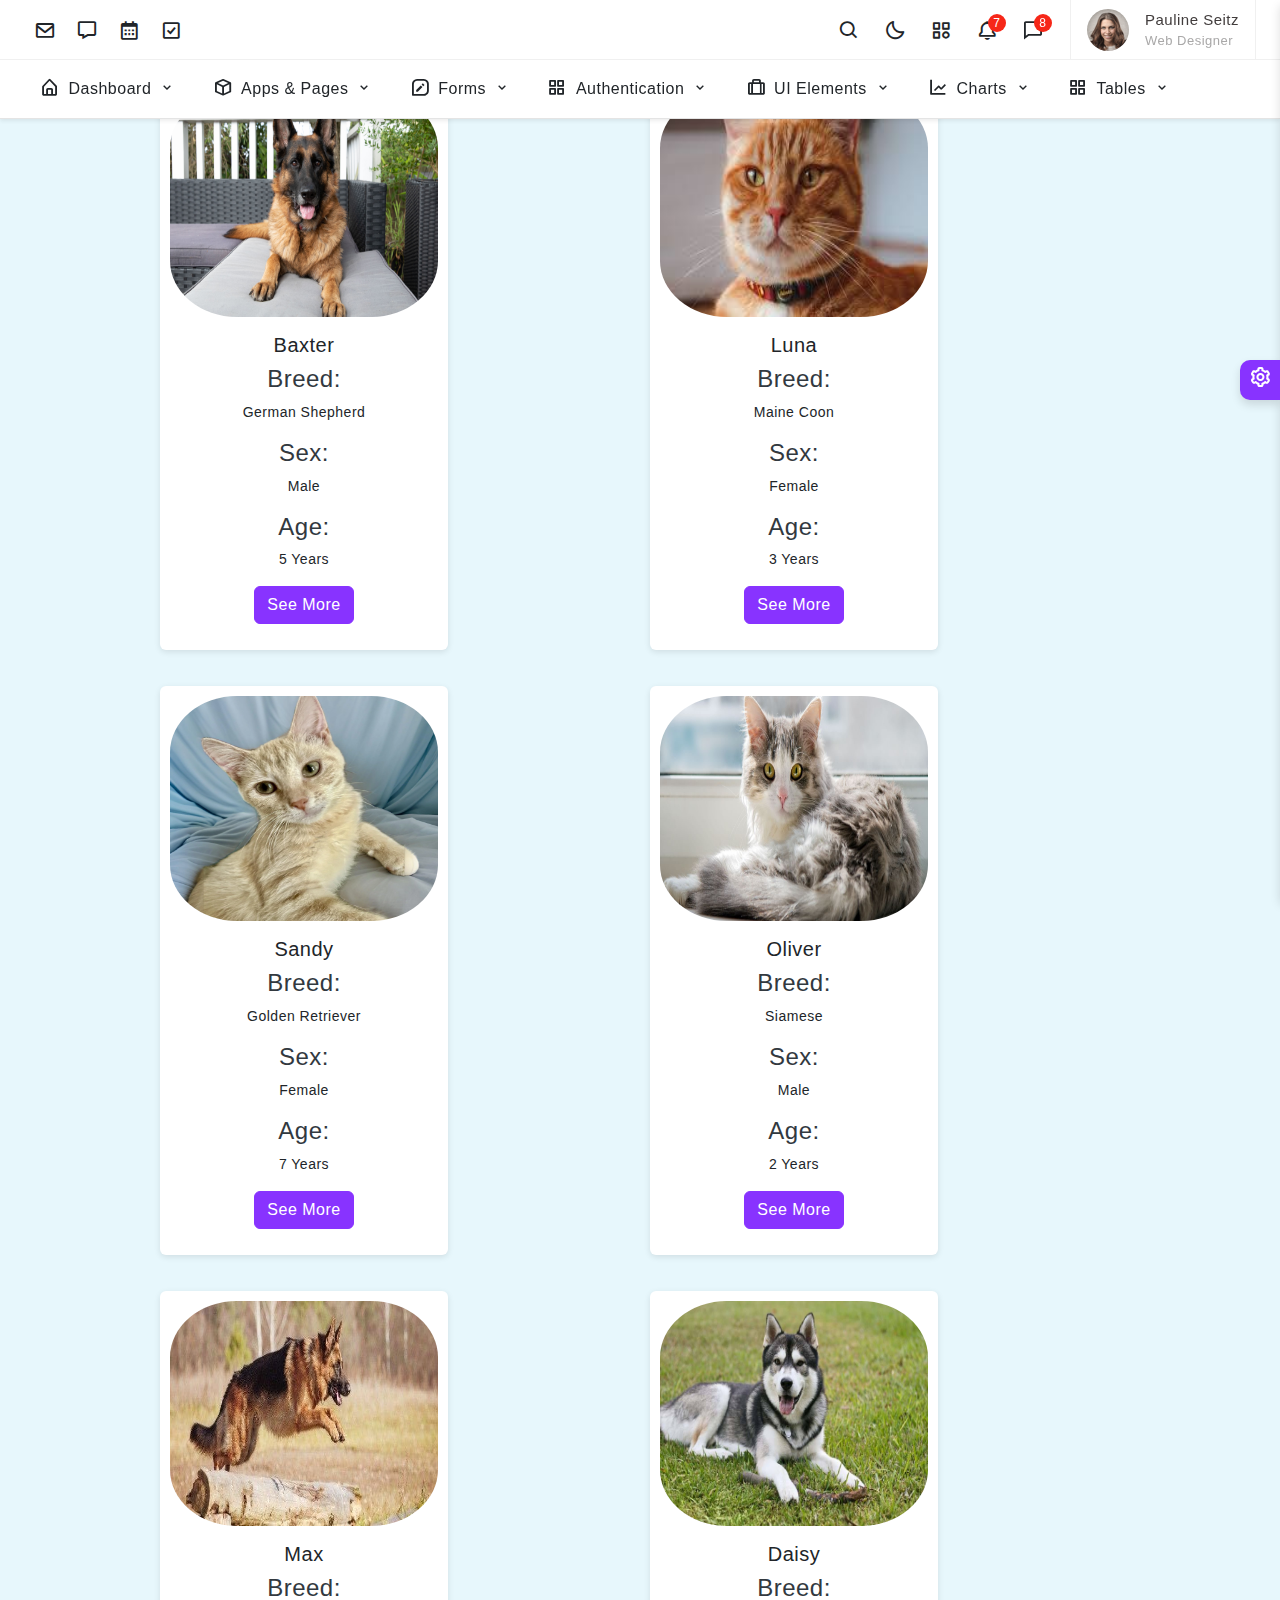
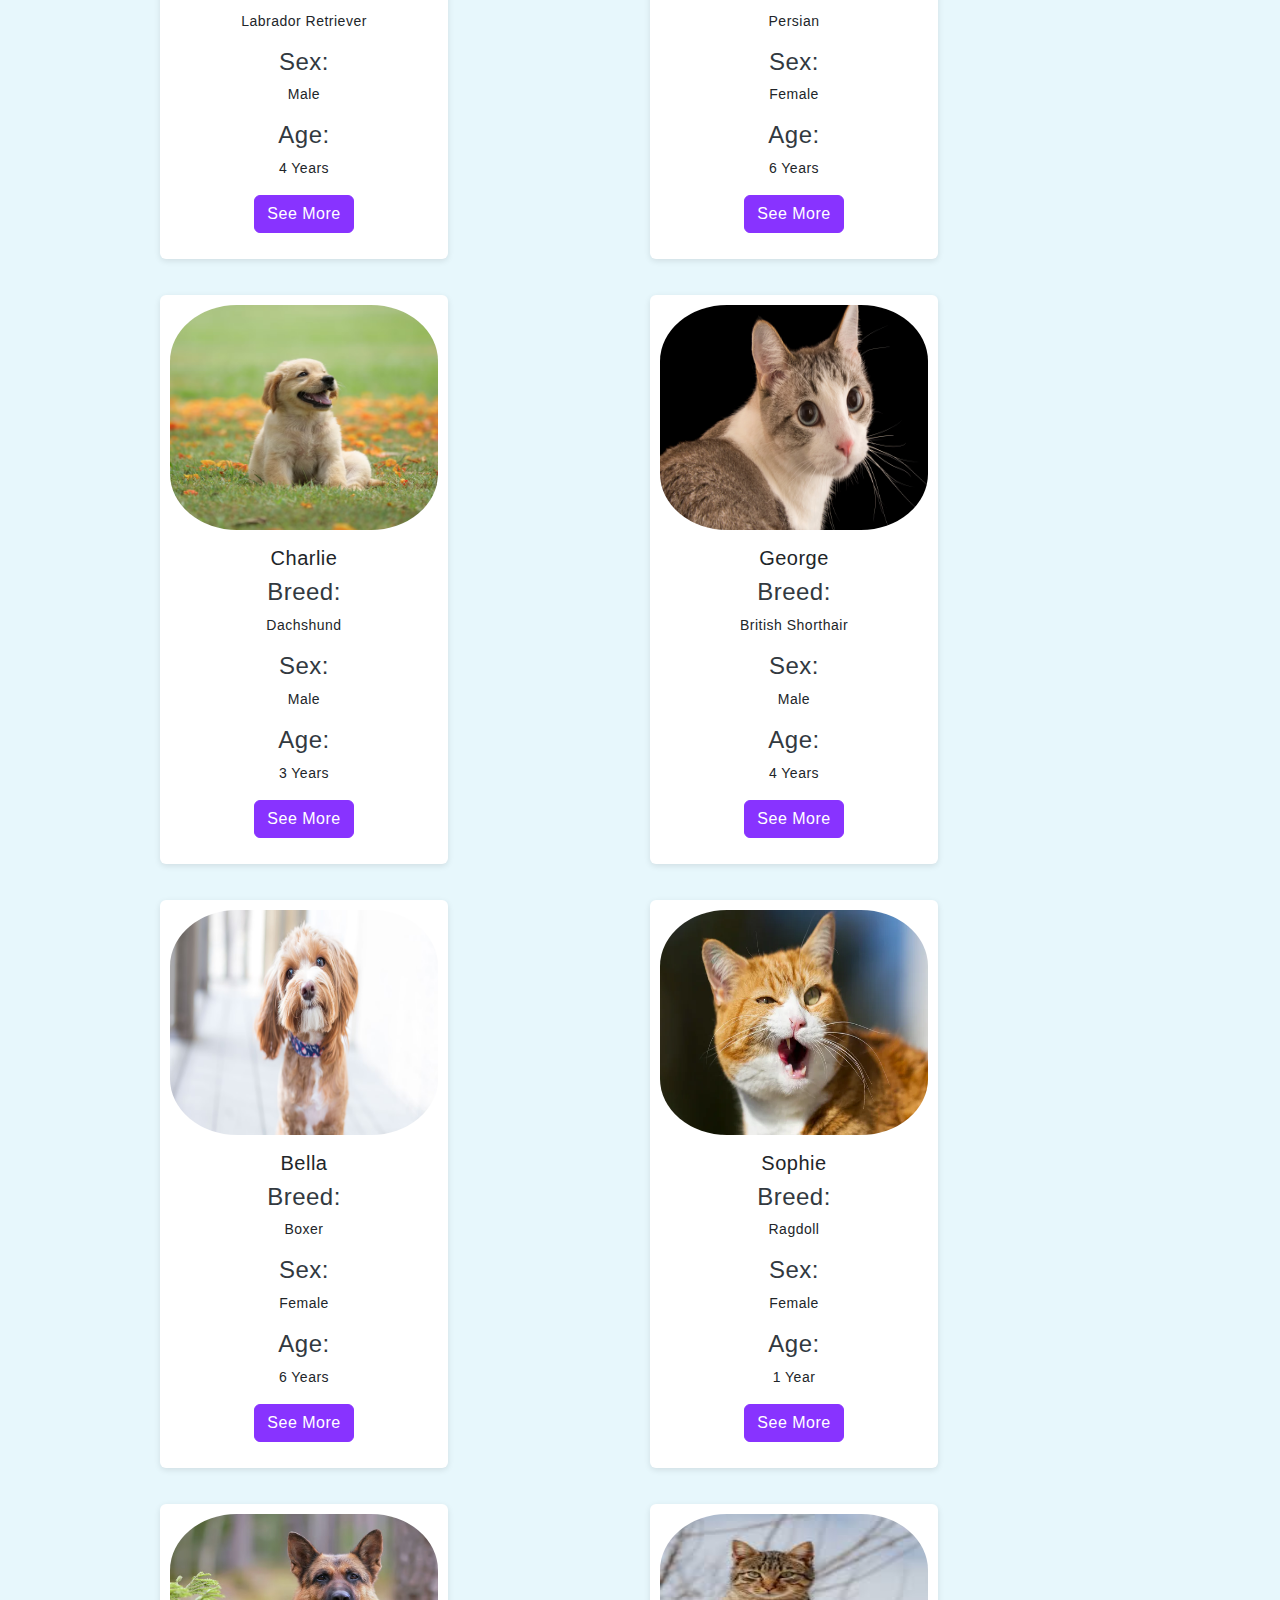
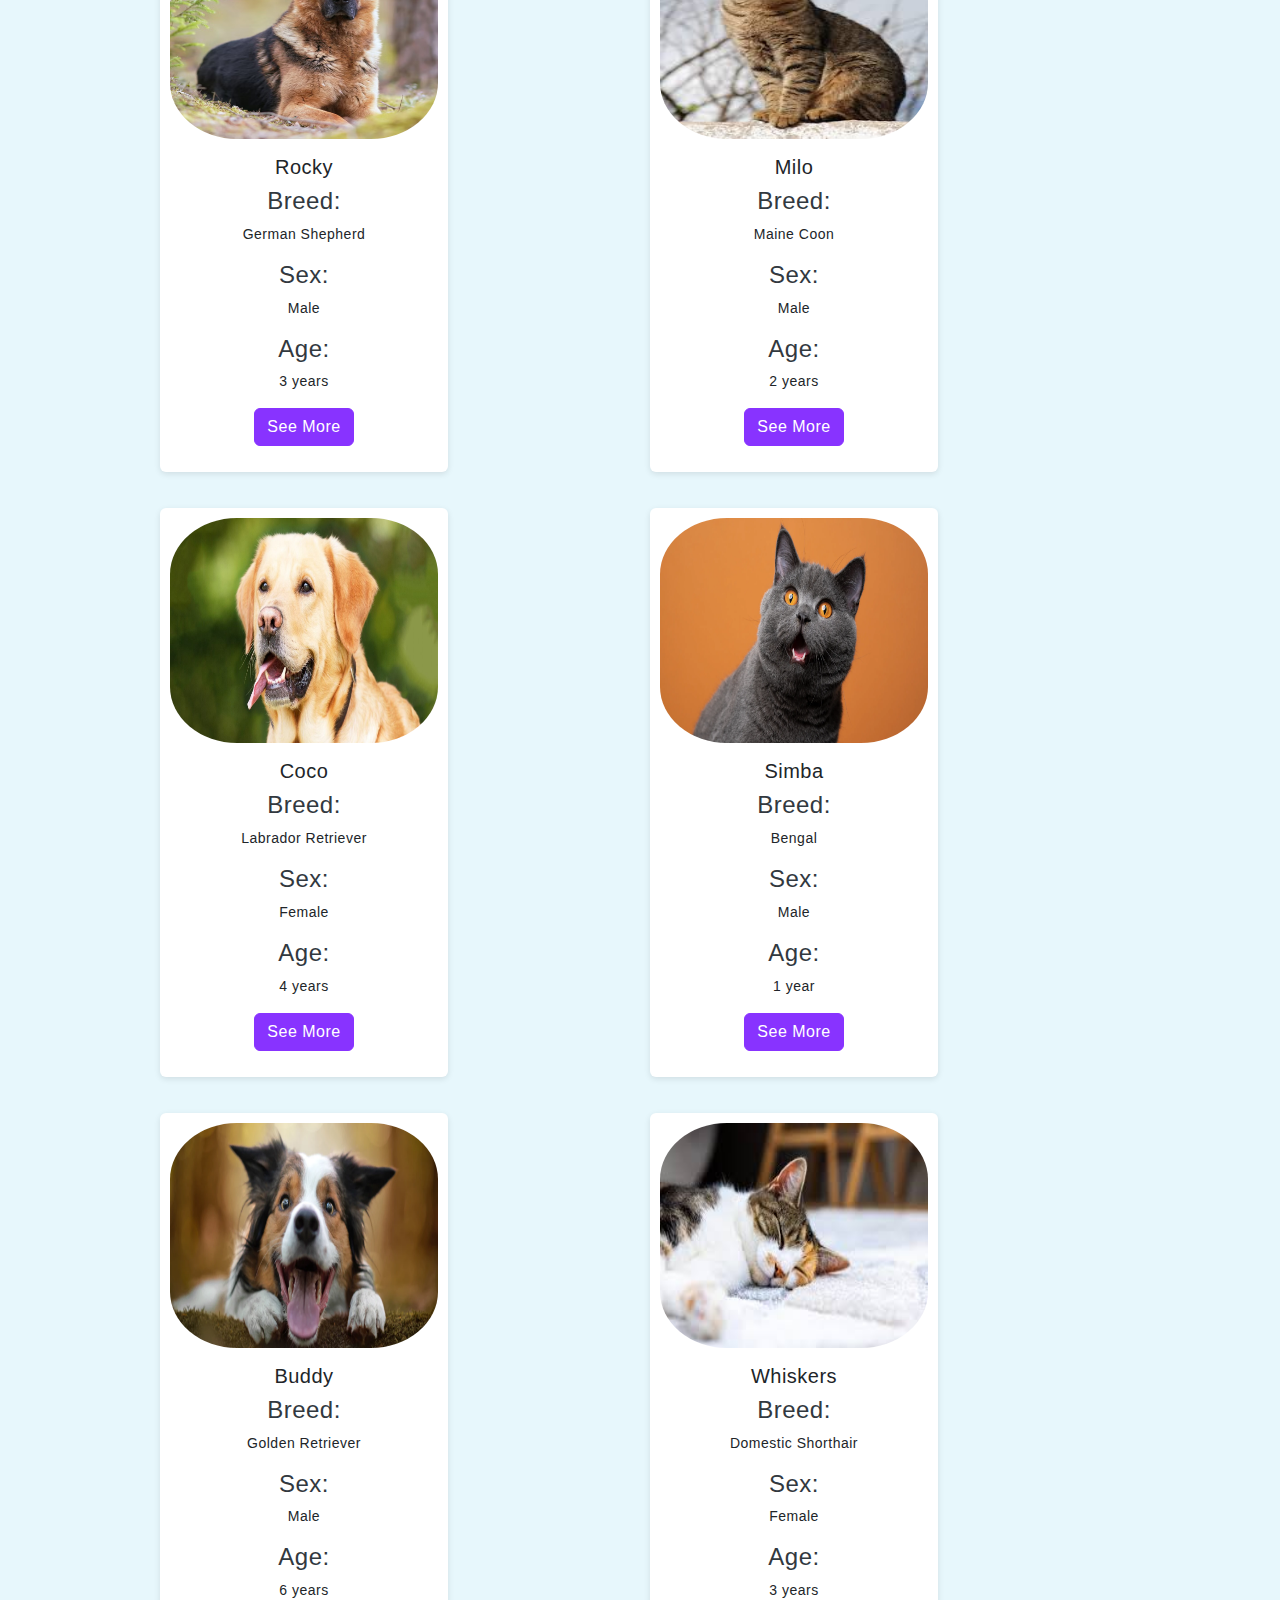
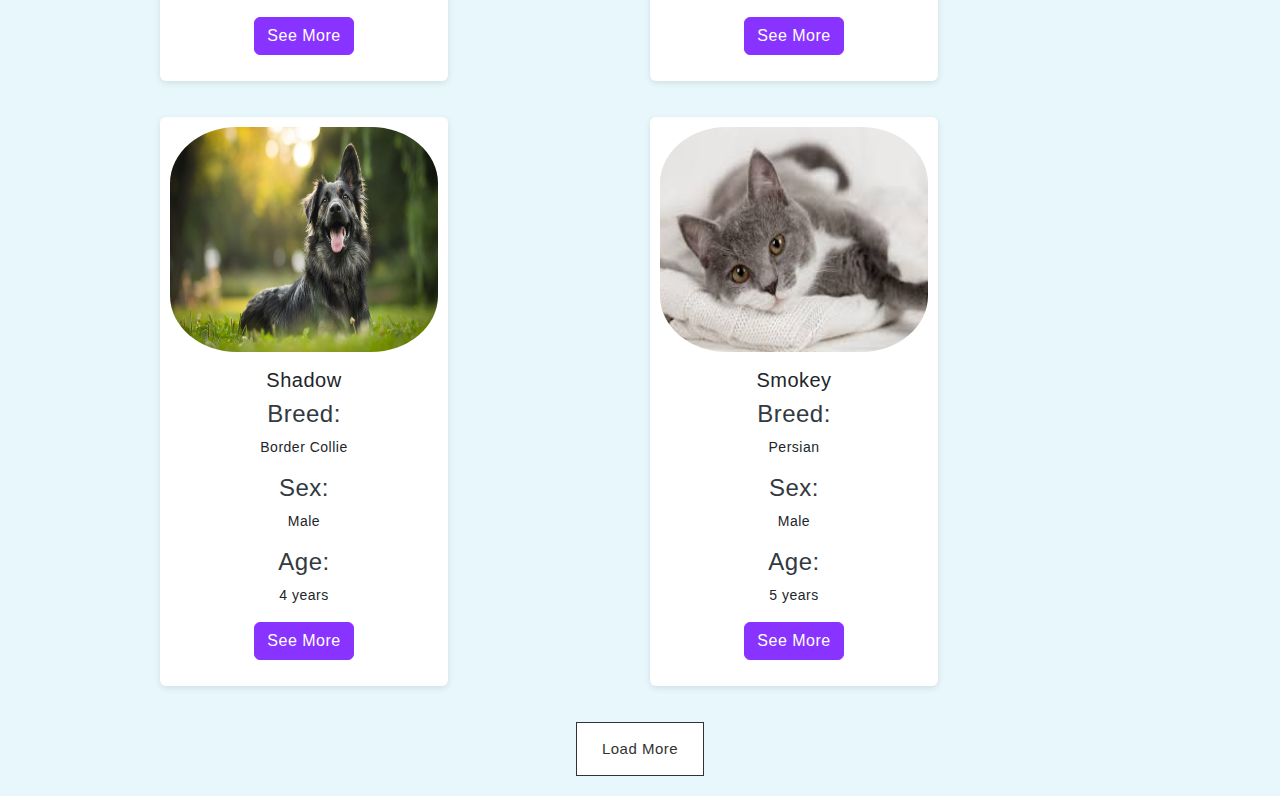
==== commit f5679144: "Updated detail" ====
--- a/index.html
+++ b/index.html
@@ -33,11 +33,6 @@
 
 
     <style>
-        .pet-card img {
-            height: 540px; 
-            object-fit: cover;
-        }
-
         .gender-icon {
             font-size: 1.2rem;
             margin-right: 5px;
@@ -51,6 +46,7 @@
         .container img {
         	width: 100%;
 			height: 225px;
+			border-radius: 25%;
         }
         .left {
         	float: left;
